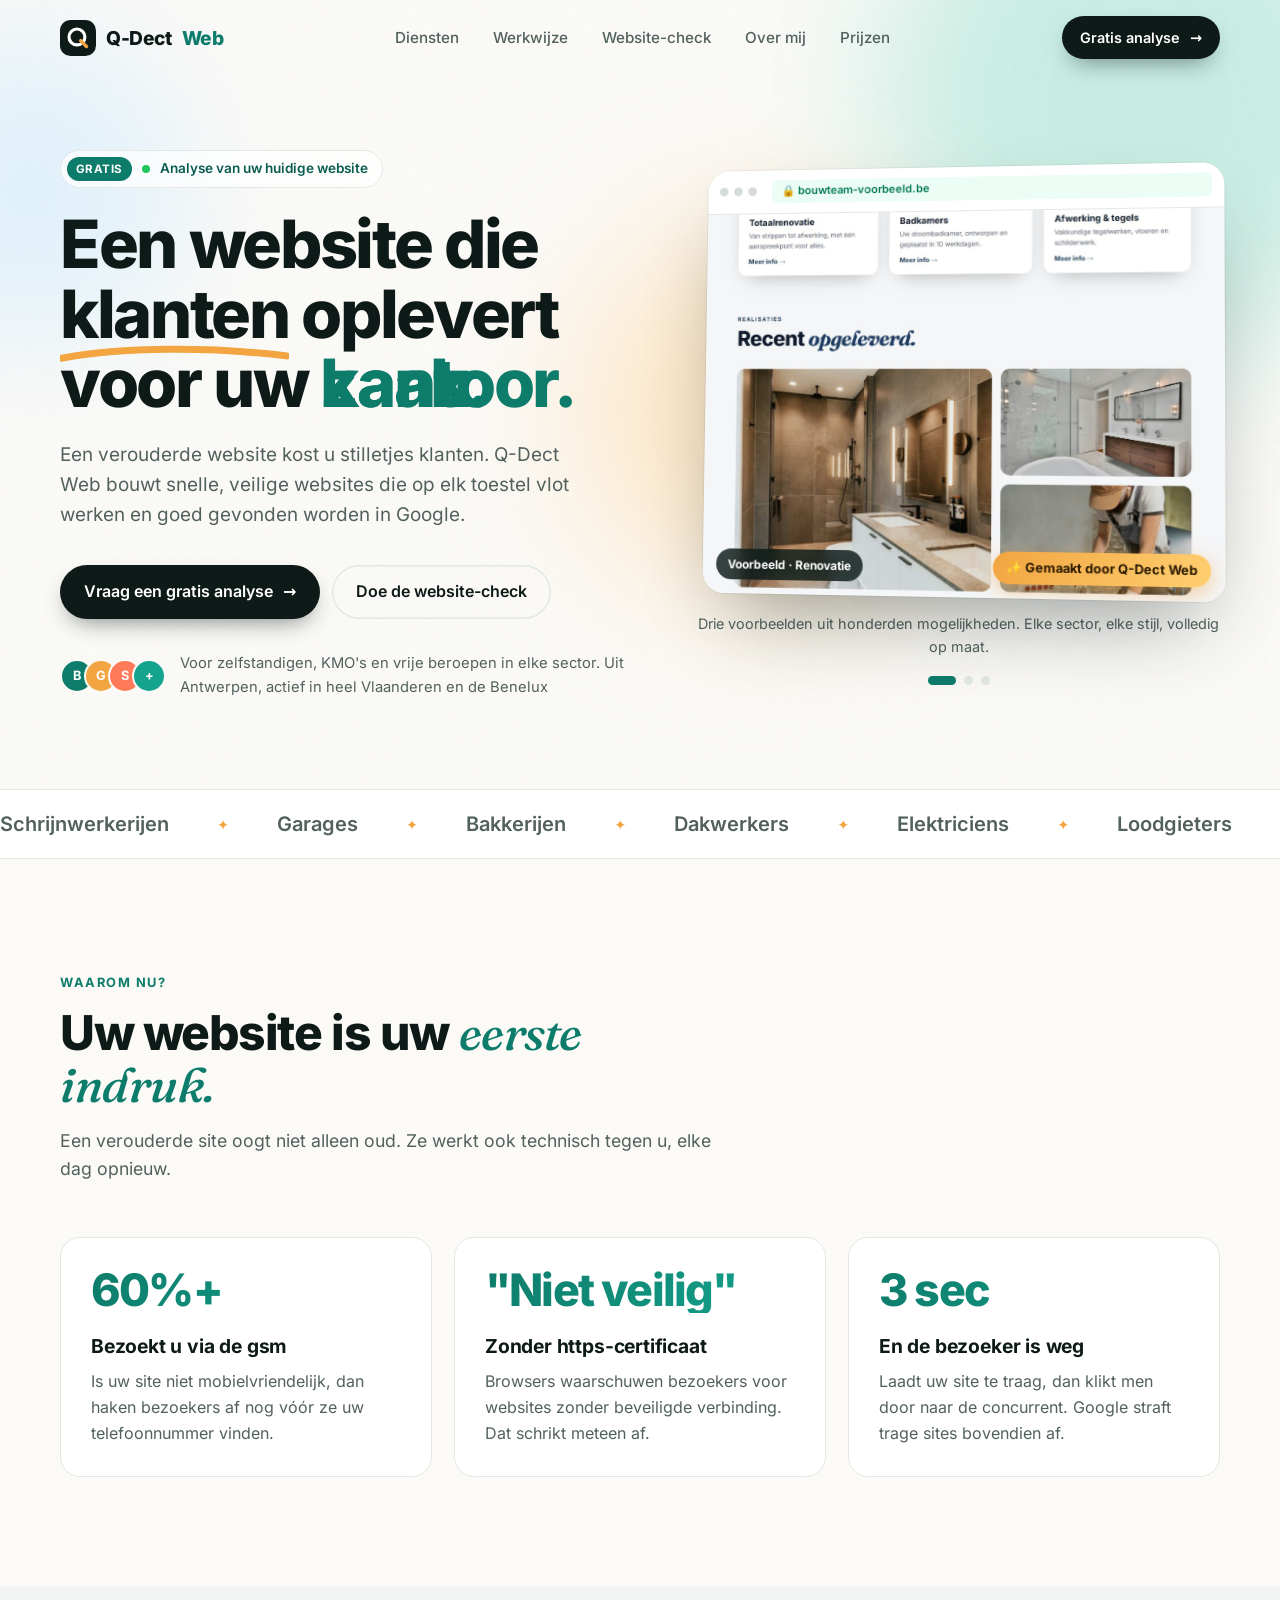
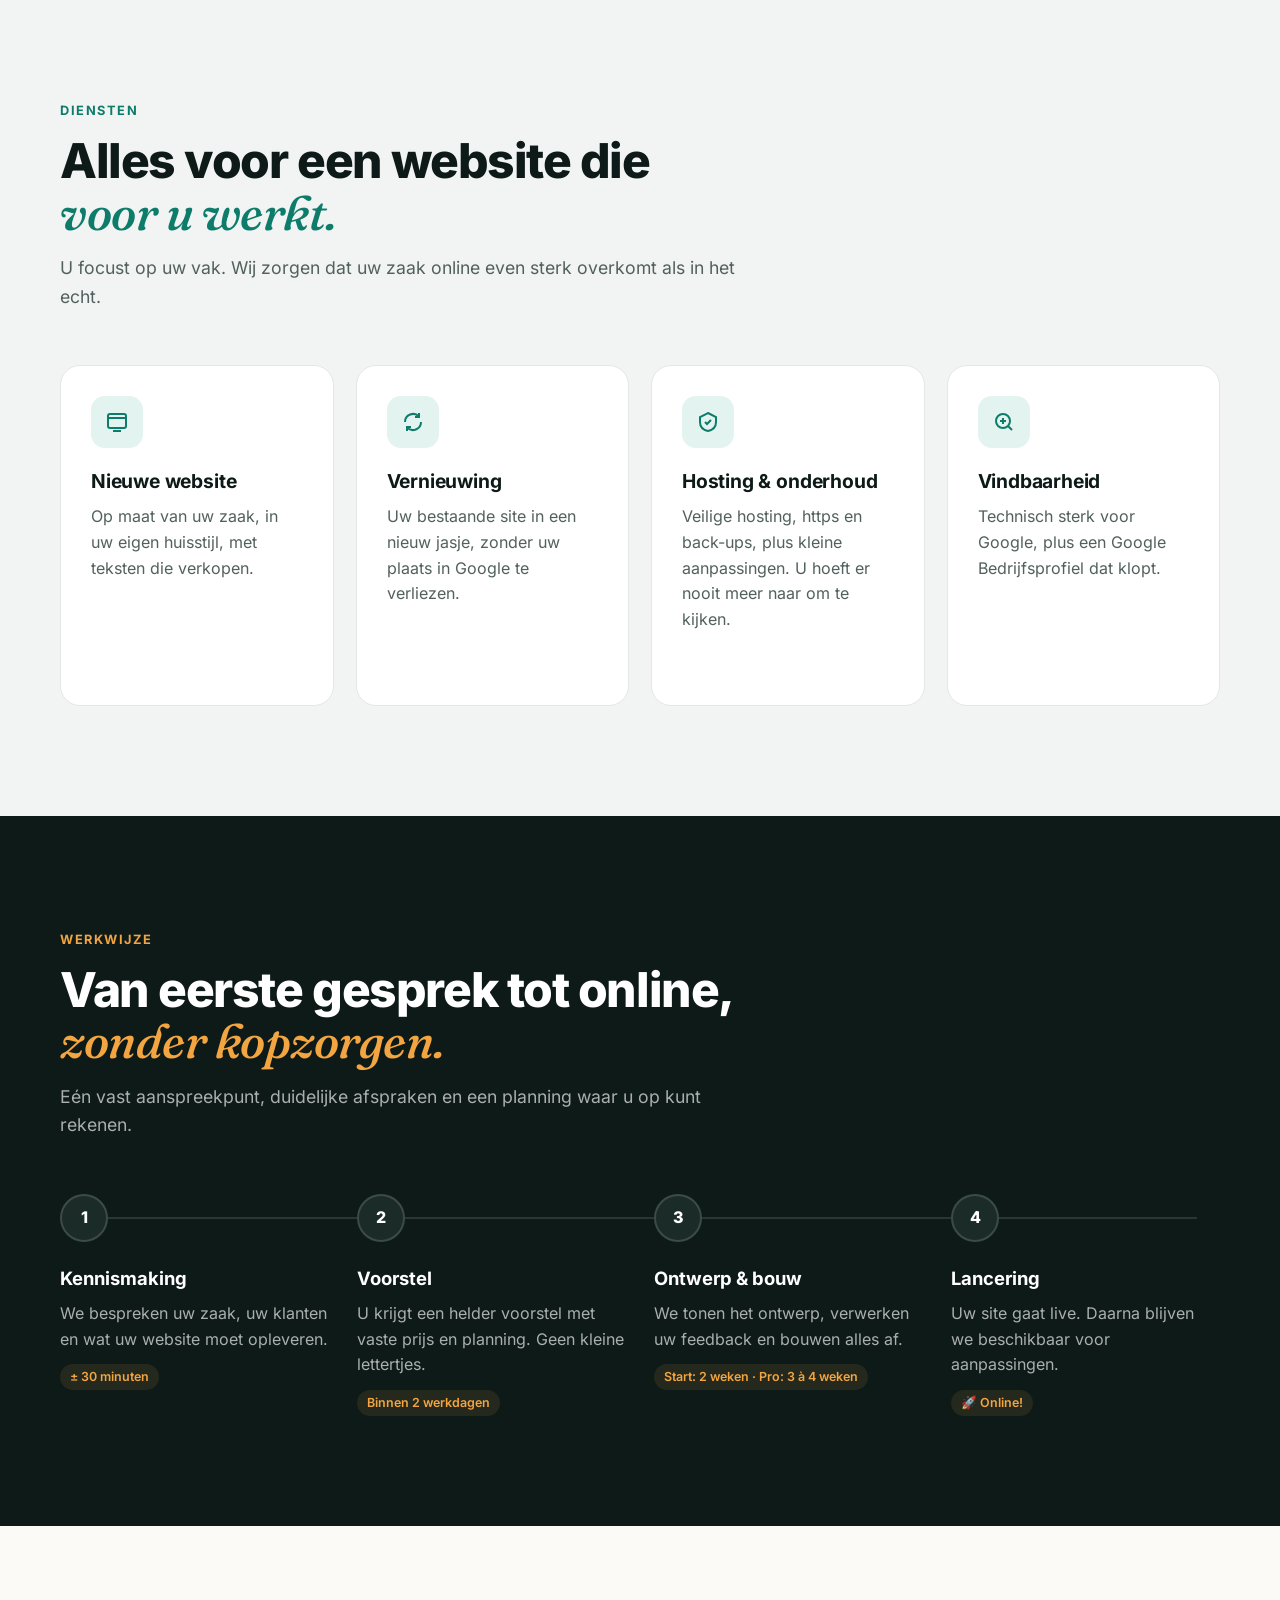
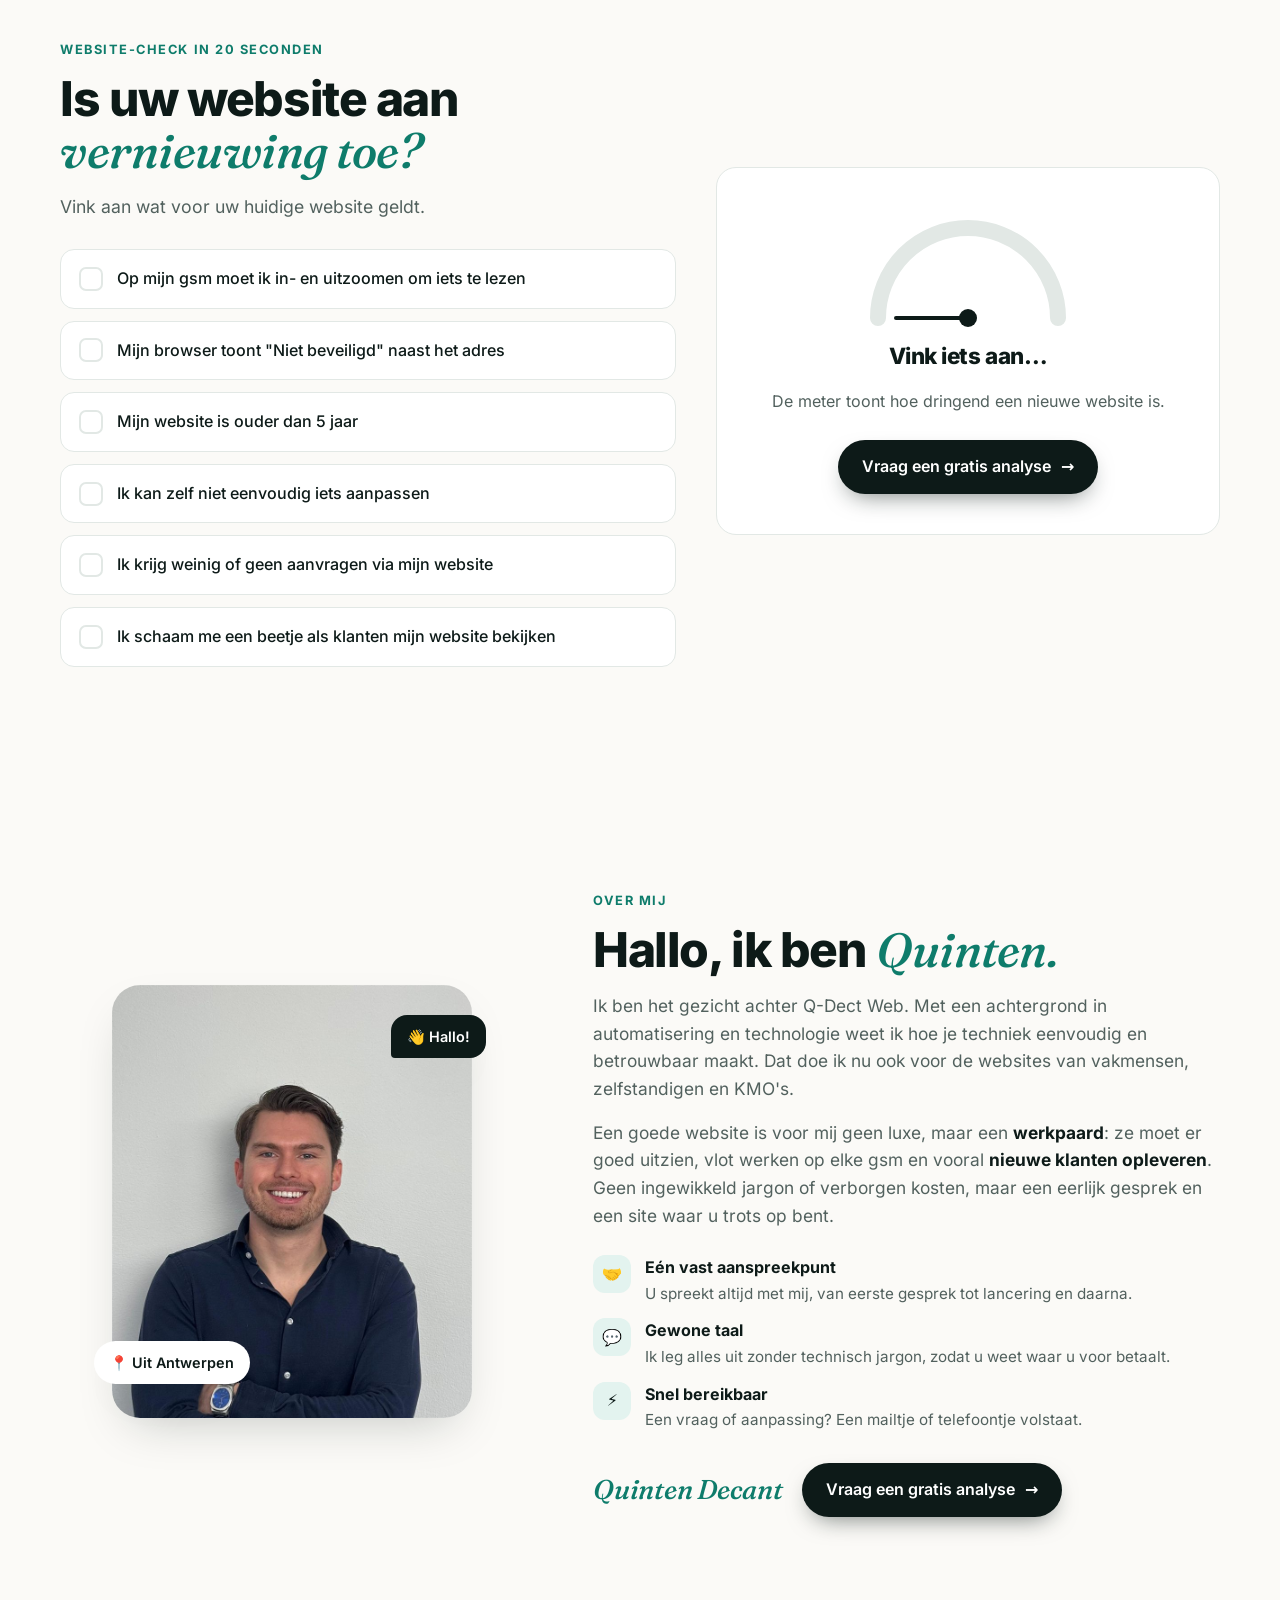
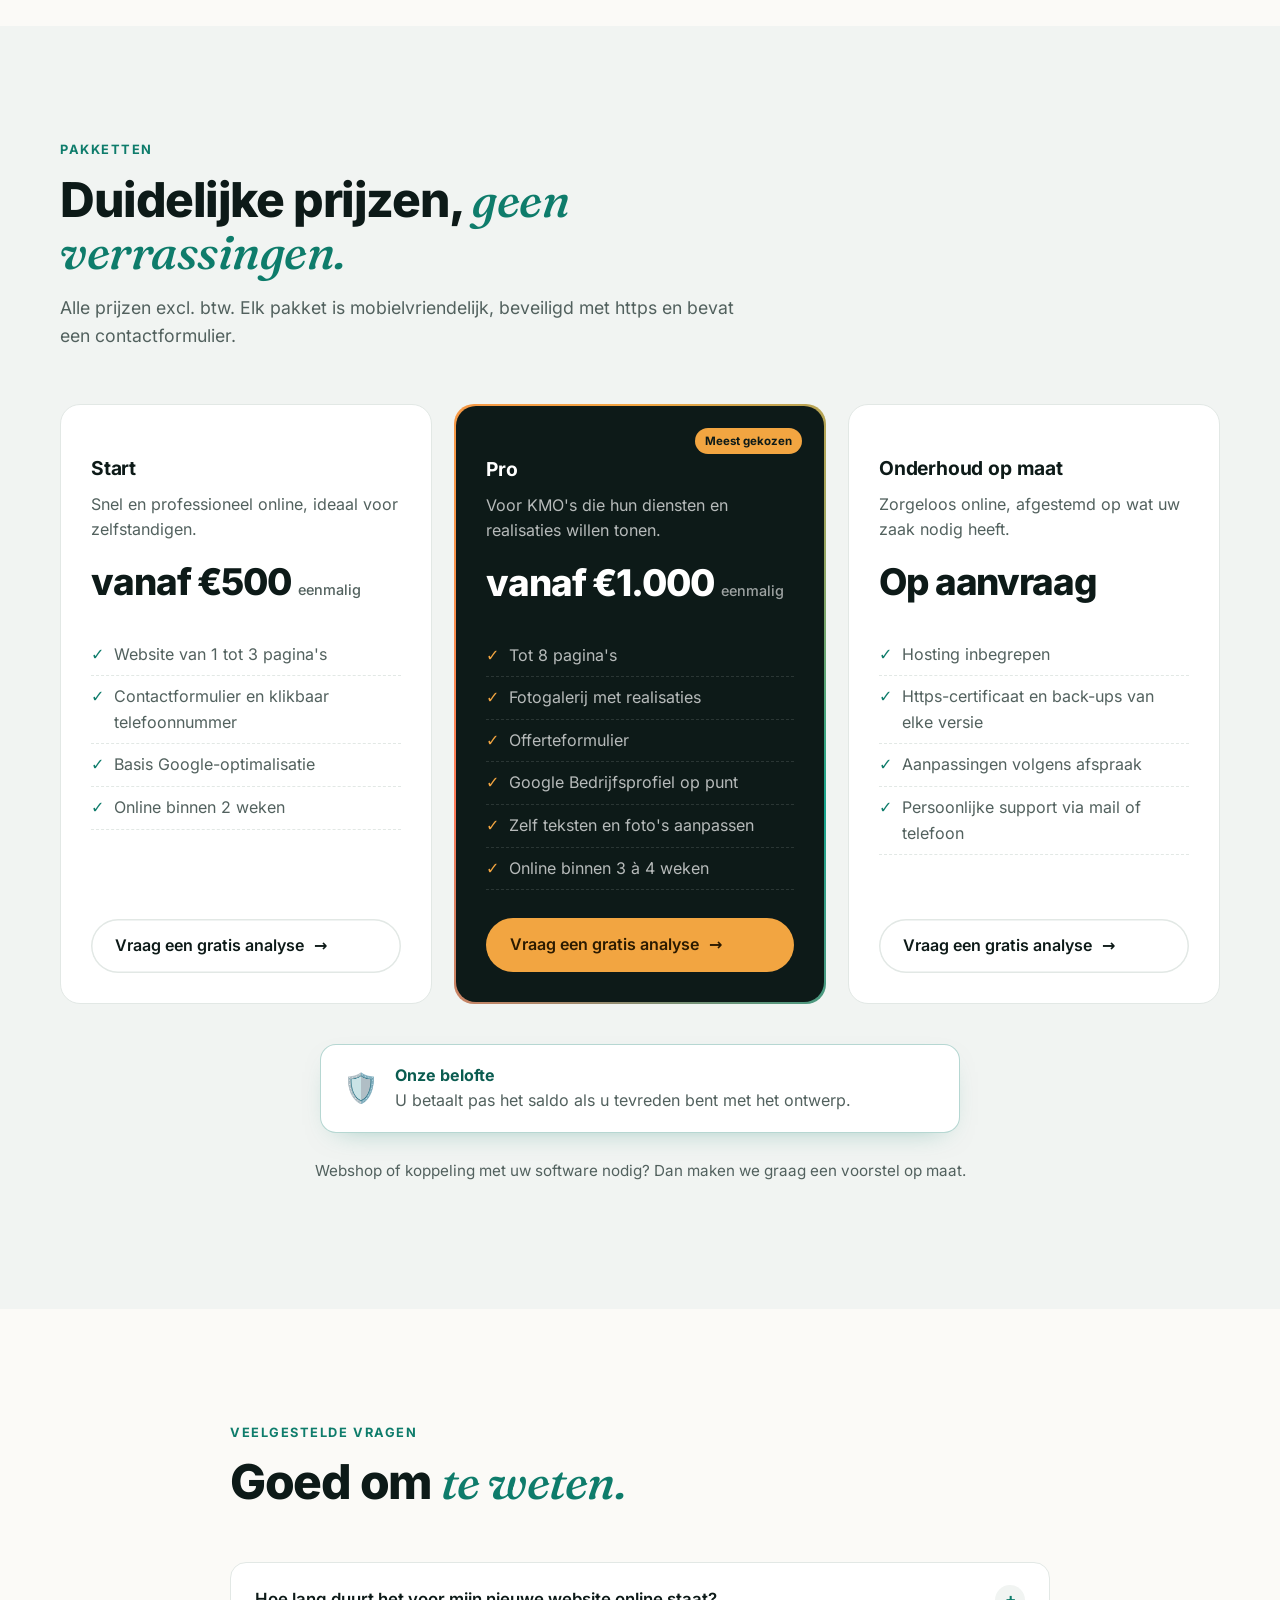
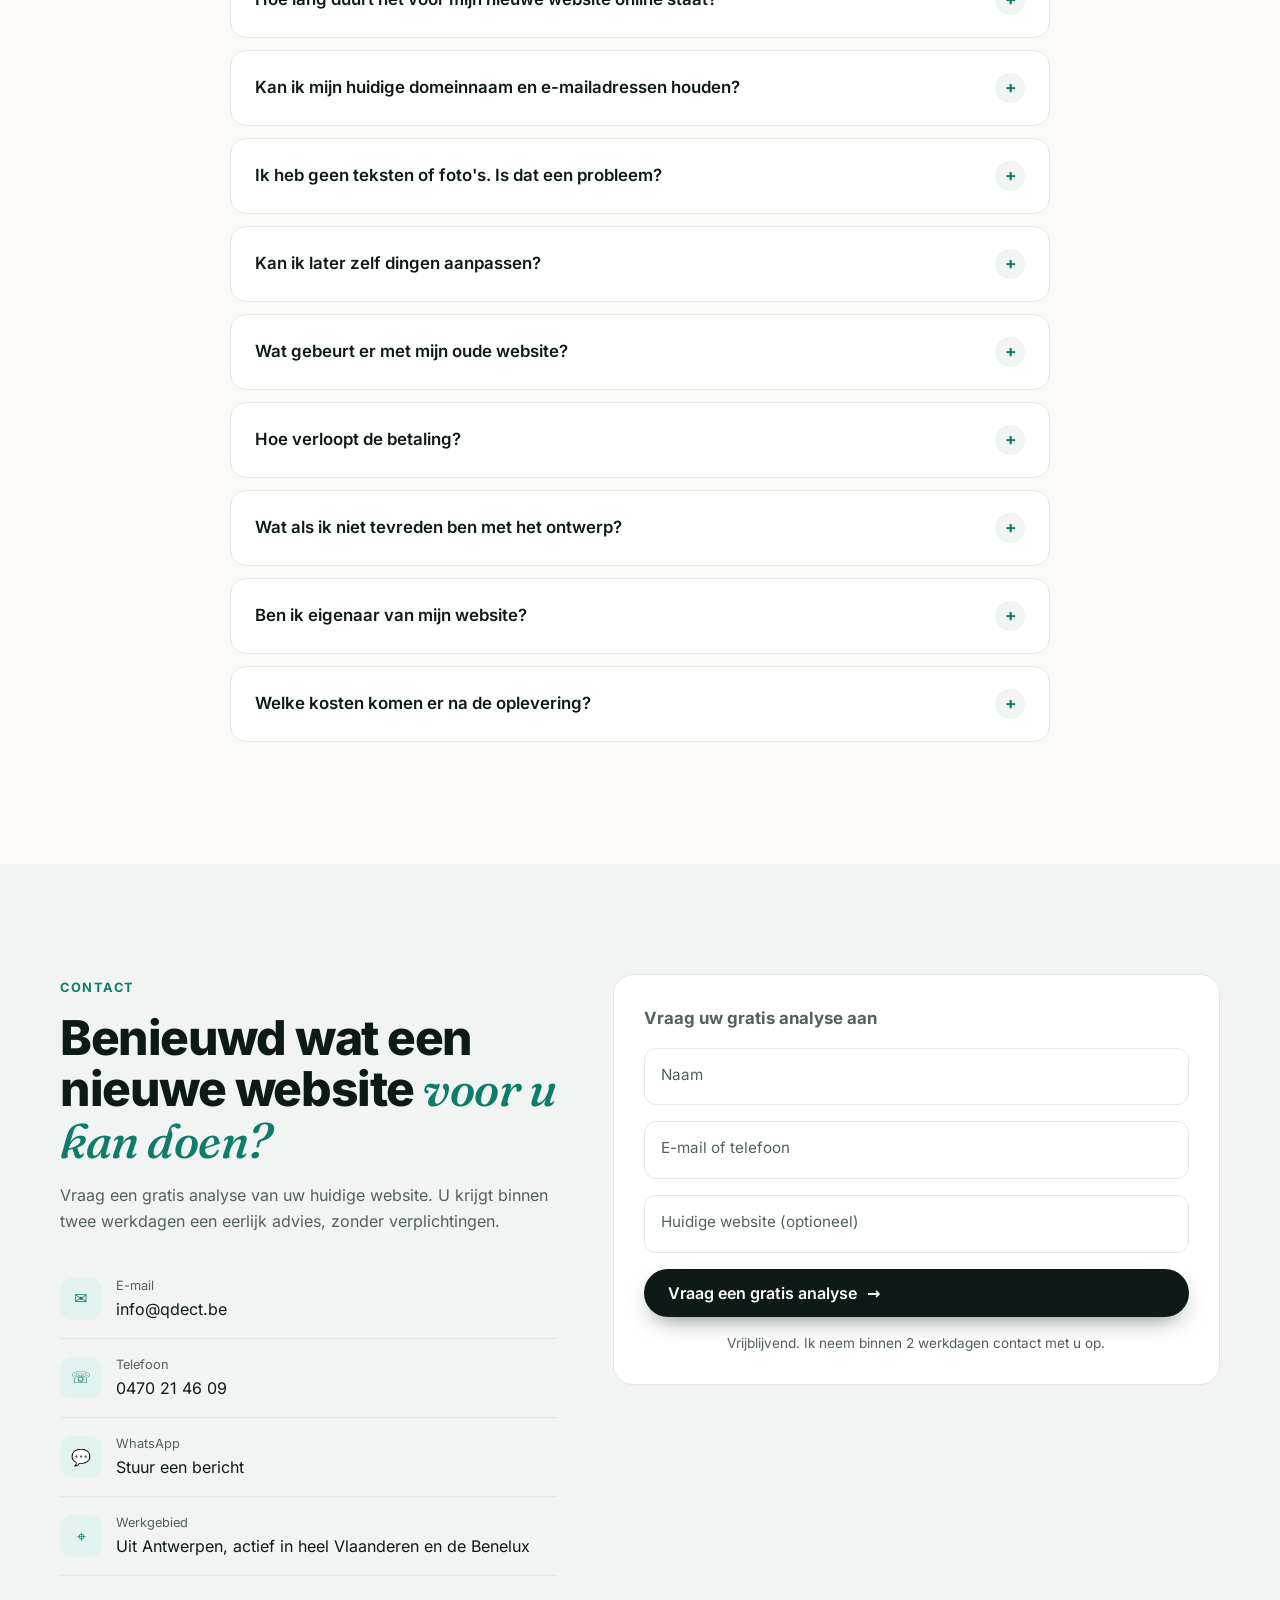
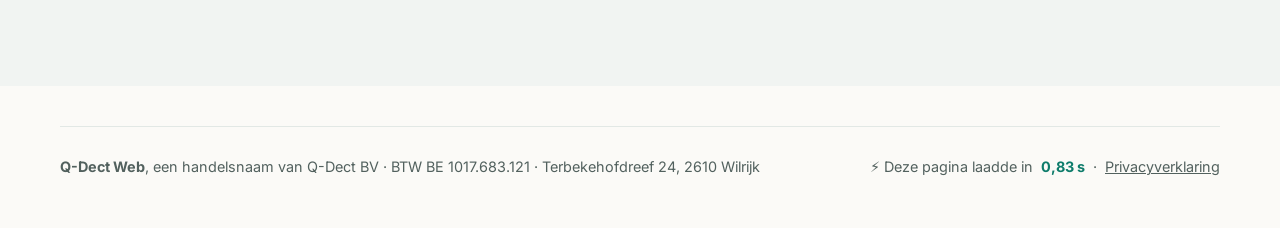
==== index.html @ 17177835 "Contactadres gewijzigd naar info@qdect.be Co-Authored-By: Claude Opus 5.5 <noreply@anthropic.com>" ====
<!doctype html>
<html lang="nl-BE">
<head>
<meta charset="utf-8">
<meta name="viewport" content="width=device-width, initial-scale=1">
<title>Q-Dect Web | Websites die klanten opleveren</title>
<meta name="description" content="Q-Dect Web bouwt snelle, veilige en mobielvriendelijke websites voor vakmensen, zelfstandigen en KMO's. Uit Antwerpen, actief in heel Vlaanderen en de Benelux. Vaste prijs, persoonlijke opvolging.">
<link rel="icon" href="favicon.svg" type="image/svg+xml">
<link rel="canonical" href="https://qdect.be/">
<meta name="theme-color" content="#0d1a18">
<meta property="og:type" content="website">
<meta property="og:locale" content="nl_BE">
<meta property="og:site_name" content="Q-Dect Web">
<meta property="og:title" content="Q-Dect Web | Websites die klanten opleveren">
<meta property="og:description" content="Snelle, veilige en mobielvriendelijke websites voor vakmensen, zelfstandigen en KMO's. Vaste prijs en gratis analyse van uw huidige website.">
<meta property="og:url" content="https://qdect.be/">
<meta property="og:image" content="https://qdect.be/media/og.png">
<meta property="og:image:width" content="1200">
<meta property="og:image:height" content="630">
<meta name="twitter:card" content="summary_large_image">
<link rel="stylesheet" href="fonts/fonts.css">
<style>
  :root {
    --bg: #fbfaf7;
    --bg-soft: #f1f4f2;
    --ink: #0d1a18;
    --ink-soft: #52615e;
    --line: #e2e8e5;
    --brand: #0e7c6b;
    --brand-2: #14a38c;
    --brand-dark: #0a5c50;
    --accent: #f2a541;
    --accent-2: #ff7a59;
    --card: #ffffff;
    --radius: 20px;
    --shadow: 0 20px 50px -20px rgba(13, 26, 24, .25);
    --ease: cubic-bezier(.2, .8, .2, 1);
  }
  * { box-sizing: border-box; }
  html { scroll-behavior: smooth; }
  body { margin: 0; font-family: Inter, system-ui, -apple-system, Segoe UI, Roboto, sans-serif; color: var(--ink); background: var(--bg); line-height: 1.6; overflow-x: hidden; }
  a { color: inherit; }
  .wrap { width: min(1160px, 100% - 32px); margin-inline: auto; }
  .serif { font-family: Fraunces, Georgia, serif; font-style: italic; font-weight: 500; letter-spacing: -.01em; }
  ::selection { background: var(--accent); color: var(--ink); }

  /* Scroll progress */
  .progress { position: fixed; top: 0; left: 0; height: 3px; width: 100%; transform-origin: 0 50%; transform: scaleX(0); background: linear-gradient(90deg, var(--brand), var(--accent)); z-index: 50; }

  /* Header */
  header { position: fixed; inset: 0 0 auto 0; z-index: 40; transition: .35s var(--ease); }
  header.scrolled { background: rgba(251, 250, 247, .82); backdrop-filter: blur(14px) saturate(1.4); box-shadow: 0 1px 0 var(--line); }
  .nav { display: flex; align-items: center; justify-content: space-between; height: 76px; transition: height .35s var(--ease); }
  header.scrolled .nav { height: 62px; }
  .logo { display: flex; align-items: center; gap: 10px; font-weight: 800; font-size: 1.2rem; text-decoration: none; letter-spacing: -.02em; }
  .logo svg { transition: transform .6s var(--ease); }
  .logo:hover svg { transform: rotate(-20deg) scale(1.08); }
  .logo span { color: var(--brand); }
  .nav ul { display: flex; gap: 6px; list-style: none; margin: 0; padding: 0; }
  .nav ul a { position: relative; text-decoration: none; color: var(--ink-soft); font-weight: 500; font-size: .95rem; padding: 8px 14px; border-radius: 999px; transition: .25s; }
  .nav ul a:hover { color: var(--ink); background: rgba(14, 124, 107, .08); }

  .btn { position: relative; display: inline-flex; align-items: center; gap: 10px; padding: 14px 24px; border-radius: 999px; font-weight: 600; text-decoration: none; border: 0; cursor: pointer; font-size: 1rem; font-family: inherit; transition: transform .3s var(--ease), box-shadow .3s var(--ease), background .3s; will-change: transform; isolation: isolate; overflow: hidden; }
  .btn .arrow { display: inline-block; transition: transform .3s var(--ease); }
  .btn:hover .arrow { transform: translateX(4px); }
  .btn-primary { background: var(--ink); color: #fff; box-shadow: 0 10px 25px -10px rgba(13, 26, 24, .6); }
  .btn-primary::before { content: ""; position: absolute; inset: 0; z-index: -1; background: linear-gradient(120deg, var(--brand), var(--brand-2)); transform: translateY(101%); transition: transform .45s var(--ease); }
  .btn-primary:hover::before { transform: translateY(0); }
  .btn-ghost { background: transparent; color: var(--ink); box-shadow: inset 0 0 0 1.5px var(--line); }
  .btn-ghost:hover { box-shadow: inset 0 0 0 1.5px var(--ink); }
  .btn-accent { background: var(--accent); color: #2b1a00; }
  .btn-accent:hover { box-shadow: 0 0 0 6px rgba(242, 165, 65, .25); }
  .nav .btn { padding: 10px 18px; font-size: .9rem; }

  /* Hero */
  .hero { position: relative; padding: 150px 0 90px; overflow: hidden; }
  .blob { position: absolute; border-radius: 50%; filter: blur(70px); opacity: .55; z-index: -1; animation: drift 18s ease-in-out infinite alternate; }
  .blob.b1 { width: 520px; height: 520px; background: #9fe3d4; top: -160px; right: -120px; }
  .blob.b2 { width: 380px; height: 380px; background: #ffd8a1; top: 220px; right: 320px; animation-duration: 22s; }
  .blob.b3 { width: 300px; height: 300px; background: #c9e9ff; top: 40px; left: -120px; animation-duration: 26s; }
  @keyframes drift { to { transform: translate(60px, 40px) scale(1.12); } }
  .grain { position: absolute; inset: 0; z-index: -1; opacity: .35; background-image: url("data:image/svg+xml,%3Csvg xmlns='http://www.w3.org/2000/svg' width='160' height='160'%3E%3Cfilter id='n'%3E%3CfeTurbulence baseFrequency='.9' numOctaves='2'/%3E%3C/filter%3E%3Crect width='100%25' height='100%25' filter='url(%23n)' opacity='.08'/%3E%3C/svg%3E"); }

  .hero-grid { display: grid; grid-template-columns: 1.05fr .95fr; gap: 60px; align-items: center; }
  .pill { display: inline-flex; align-items: center; gap: 10px; font-size: .85rem; font-weight: 600; color: var(--brand-dark); background: rgba(255,255,255,.7); border: 1px solid var(--line); padding: 6px 14px 6px 6px; border-radius: 999px; backdrop-filter: blur(6px); }
  .pill b { background: var(--brand); color: #fff; font-size: .72rem; padding: 3px 9px; border-radius: 999px; letter-spacing: .04em; }
  .pulse { width: 8px; height: 8px; border-radius: 50%; background: #22c55e; box-shadow: 0 0 0 0 rgba(34,197,94,.6); animation: pulse 2s infinite; }
  @keyframes pulse { to { box-shadow: 0 0 0 10px rgba(34,197,94,0); } }
  h1 { font-size: clamp(2.4rem, 5.2vw, 4.2rem); line-height: 1.04; letter-spacing: -.035em; margin: 22px 0 22px; font-weight: 800; }
  .rotator { display: inline-grid; vertical-align: bottom; color: var(--brand); }
  .rotator span { grid-area: 1 / 1; opacity: 0; transform: translateY(40%); transition: opacity .5s var(--ease), transform .5s var(--ease); white-space: nowrap; }
  .rotator span.on { opacity: 1; transform: none; }
  .rotator span.off { opacity: 0; transform: translateY(-40%); }
  .underline { position: relative; white-space: nowrap; }
  .underline svg { position: absolute; left: 0; bottom: -.18em; width: 100%; height: .35em; }
  .underline path { stroke-dasharray: 300; stroke-dashoffset: 300; animation: draw 1.2s .6s var(--ease) forwards; }
  @keyframes draw { to { stroke-dashoffset: 0; } }
  .lead { font-size: 1.18rem; color: var(--ink-soft); max-width: 540px; }
  .hero-cta { display: flex; gap: 12px; flex-wrap: wrap; margin-top: 34px; }
  .trust { display: flex; align-items: center; gap: 14px; margin-top: 34px; color: var(--ink-soft); font-size: .92rem; }
  .avatars { display: flex; }
  .avatars i { width: 34px; height: 34px; border-radius: 50%; border: 2px solid var(--bg); margin-left: -10px; display: grid; place-items: center; font-style: normal; font-weight: 700; font-size: .8rem; color: #fff; }
  .avatars i:first-child { margin-left: 0; }

  /* Before/after slider */
  .chrome { display: flex; align-items: center; gap: 6px; padding: 10px 12px; background: #eef1f0; border-bottom: 1px solid var(--line); font-size: .7rem; color: var(--ink-soft); }
  .chrome i { width: 9px; height: 9px; border-radius: 50%; background: #d4dbd9; }
  .chrome .url { margin-left: 10px; flex: 1; background: #fff; border-radius: 6px; padding: 3px 10px; display: flex; gap: 6px; align-items: center; }
  /* Hero showcase */
  .show { position: relative; aspect-ratio: 4 / 3.3; border-radius: 22px; overflow: hidden; background: #fff; display: flex; flex-direction: column; box-shadow: 0 40px 80px -30px rgba(13,26,24,.45), 0 0 0 1px rgba(13,26,24,.06); transform: perspective(1400px) rotateY(-7deg) rotateX(3deg); transition: transform .8s var(--ease); }
  .show:hover { transform: perspective(1400px) rotateY(0) rotateX(0); }
  .show .chrome { background: #fff; }
  .show .chrome .url { background: #ecfdf5; color: #047857; font-weight: 600; transition: opacity .3s; }
  .screens { position: relative; flex: 1; min-height: 0; overflow: hidden; }
  .screens img { position: absolute; inset: 0; width: 100%; height: 100%; object-fit: cover; object-position: 50% 0%; opacity: 0; transform: scale(1.03); transition: opacity .8s var(--ease), transform .8s var(--ease); }
  .screens img.on { opacity: 1; transform: none; animation: showScroll 9s cubic-bezier(.45,.05,.35,1) forwards; }
  @keyframes showScroll { 0%, 18% { object-position: 50% 0%; } 100% { object-position: 50% 62%; } }
  .show-label { position: absolute; right: 14px; bottom: 14px; z-index: 3; font-size: .8rem; font-weight: 700; padding: 6px 13px; border-radius: 999px; background: linear-gradient(120deg, var(--accent), #ffcf70); color: #2b1a00; box-shadow: 0 6px 20px rgba(242,165,65,.5); }
  .show-tag { position: absolute; left: 14px; bottom: 14px; z-index: 3; font-size: .75rem; font-weight: 700; padding: 6px 12px; border-radius: 999px; background: rgba(13,26,24,.82); color: #fff; backdrop-filter: blur(6px); }
  .show-cap { text-align: center; margin: 16px 0 0; font-size: .9rem; color: var(--ink-soft); }
  .show-dots { display: flex; justify-content: center; gap: 8px; margin-top: 18px; }
  .show-dots button { width: 9px; height: 9px; border-radius: 999px; border: 0; padding: 0; background: var(--line); cursor: pointer; transition: width .4s var(--ease), background .4s; }
  .show-dots button.on { width: 28px; background: var(--brand); }
  @media (max-width: 960px) { .show { transform: none; } }

  @keyframes shine { 0%, 60% { transform: translateX(-100%); } 100% { transform: translateX(100%); } }

  /* Marquee */
  .ticker { border-block: 1px solid var(--line); background: #fff; overflow: hidden; padding: 18px 0; }
  .ticker-track { display: flex; gap: 48px; width: max-content; animation: ticker 40s linear infinite; }
  .ticker:hover .ticker-track { animation-play-state: paused; }
  .ticker span { font-size: 1.25rem; font-weight: 600; color: var(--ink-soft); white-space: nowrap; display: flex; align-items: center; gap: 48px; transition: color .2s; }
  .ticker span:hover { color: var(--brand); }
  .ticker span::after { content: "✦"; color: var(--accent); font-size: .9rem; }
  @keyframes ticker { to { transform: translateX(-50%); } }

  /* Sections */
  section { padding: 110px 0; position: relative; }
  .soft { background: var(--bg-soft); }
  .section-head { max-width: 680px; margin-bottom: 54px; }
  .kicker { display: inline-block; font-size: .8rem; font-weight: 700; letter-spacing: .12em; text-transform: uppercase; color: var(--brand); }
  h2 { font-size: clamp(2rem, 3.8vw, 3rem); letter-spacing: -.03em; line-height: 1.08; margin: 12px 0 16px; font-weight: 800; }
  h2 .serif { color: var(--brand); }
  .section-head p { color: var(--ink-soft); font-size: 1.1rem; margin: 0; }

  /* Reveal */
  .reveal { opacity: 0; transform: translateY(28px); transition: opacity .8s var(--ease), transform .8s var(--ease); transition-delay: var(--d, 0s); }
  .reveal.in { opacity: 1; transform: none; }

  /* Spotlight cards */
  .grid-3 { display: grid; grid-template-columns: repeat(3, 1fr); gap: 22px; }
  .grid-4 { display: grid; grid-template-columns: repeat(4, 1fr); gap: 22px; }
  .card { position: relative; background: var(--card); border: 1px solid var(--line); border-radius: var(--radius); padding: 30px; overflow: hidden; transition: transform .4s var(--ease), box-shadow .4s var(--ease), border-color .4s; transform-style: preserve-3d; }
  .card::before { content: ""; position: absolute; inset: 0; background: radial-gradient(380px circle at var(--mx, 50%) var(--my, 50%), rgba(20, 163, 140, .14), transparent 45%); opacity: 0; transition: opacity .35s; pointer-events: none; }
  .card:hover::before { opacity: 1; }
  .card:hover { box-shadow: var(--shadow); border-color: rgba(14,124,107,.35); }
  .card h3 { margin: 18px 0 8px; font-size: 1.2rem; letter-spacing: -.01em; }
  .card p { margin: 0; color: var(--ink-soft); }

  .stat { font-size: 2.8rem; font-weight: 800; letter-spacing: -.04em; line-height: 1; background: linear-gradient(120deg, var(--brand), var(--brand-2)); -webkit-background-clip: text; background-clip: text; color: transparent; }

  /* Services */
  .svc .icon { width: 52px; height: 52px; border-radius: 14px; background: #e3f3ef; display: grid; place-items: center; color: var(--brand); transition: transform .5s var(--ease), background .4s, color .4s; }
  .svc:hover .icon { transform: rotate(-8deg) scale(1.1); background: var(--brand); color: #fff; }
  .svc .more { display: inline-flex; gap: 6px; margin-top: 18px; font-weight: 600; font-size: .9rem; color: var(--brand); opacity: 0; transform: translateY(8px); transition: .35s var(--ease); }
  .svc:hover .more { opacity: 1; transform: none; }

  /* Dark band with steps */
  .dark { background: var(--ink); color: #fff; overflow: hidden; }
  .dark .section-head p { color: rgba(255,255,255,.65); }
  .dark .kicker { color: var(--accent); }
  .dark h2 .serif { color: var(--accent); }
  .timeline { position: relative; display: grid; grid-template-columns: repeat(4, 1fr); gap: 28px; }
  .timeline::before, .timeline .fill { content: ""; position: absolute; top: 23px; left: 23px; right: 23px; height: 2px; background: rgba(255,255,255,.12); }
  .timeline .fill { background: linear-gradient(90deg, var(--accent), var(--brand-2)); transform-origin: 0 50%; transform: scaleX(var(--p, 0)); transition: transform .2s linear; }
  .step { position: relative; padding-top: 70px; }
  .step .dot { position: absolute; top: 0; left: 0; width: 48px; height: 48px; border-radius: 50%; display: grid; place-items: center; font-weight: 800; background: #1b2b28; border: 2px solid rgba(255,255,255,.15); transition: .5s var(--ease); }
  .step.lit .dot { background: var(--accent); color: var(--ink); border-color: var(--accent); box-shadow: 0 0 0 8px rgba(242,165,65,.15); }
  .step h3 { margin: 0 0 8px; font-size: 1.15rem; }
  .step p { margin: 0; color: rgba(255,255,255,.65); }
  .step .time { display: inline-block; margin-top: 12px; font-size: .78rem; font-weight: 600; color: var(--accent); background: rgba(242,165,65,.1); padding: 3px 10px; border-radius: 999px; }

  /* Quiz */
  .quiz { display: grid; grid-template-columns: 1.1fr .9fr; gap: 40px; align-items: center; }
  .q-list { display: grid; gap: 12px; }
  .q { display: flex; gap: 14px; align-items: center; background: #fff; border: 1.5px solid var(--line); border-radius: 14px; padding: 16px 18px; cursor: pointer; transition: .3s var(--ease); font-weight: 500; }
  .q:hover { border-color: var(--brand); transform: translateX(4px); }
  .q input { display: none; }
  .q .box { flex: none; width: 24px; height: 24px; border-radius: 7px; border: 2px solid var(--line); display: grid; place-items: center; transition: .3s var(--ease); }
  .q .box::after { content: "✓"; color: #fff; font-weight: 800; font-size: .8rem; transform: scale(0); transition: transform .3s var(--ease); }
  .q:has(input:checked) { border-color: var(--brand); background: #f0faf7; }
  .q:has(input:checked) .box { background: var(--brand); border-color: var(--brand); }
  .q:has(input:checked) .box::after { transform: scale(1); }
  .gauge-card { text-align: center; padding: 40px 30px; }
  .gauge { position: relative; width: 220px; height: 120px; margin: 0 auto 10px; }
  .gauge svg { width: 100%; height: 100%; overflow: visible; }
  .gauge .track { stroke: var(--line); }
  .gauge .val { stroke: url(#gg); stroke-dasharray: 283; stroke-dashoffset: 283; transition: stroke-dashoffset .9s var(--ease); }
  .gauge .needle { transform-origin: 110px 110px; transform: rotate(-90deg); transition: transform .9s var(--ease); }
  .verdict { font-size: 1.4rem; font-weight: 800; letter-spacing: -.02em; margin: 6px 0 6px; min-height: 2em; }
  .verdict-sub { color: var(--ink-soft); margin: 0 0 22px; min-height: 3.2em; }

  /* About */
  .about { display: grid; grid-template-columns: .85fr 1.15fr; gap: 70px; align-items: center; }
  .portrait { position: relative; max-width: 360px; justify-self: center; width: 100%; }
  .portrait img { position: relative; display: block; width: 100%; height: auto; border-radius: 28px; box-shadow: var(--shadow); transition: transform .6s var(--ease); }
  .portrait:hover img { transform: translateY(-6px) rotate(-1deg); }
  .portrait .loc { position: absolute; left: -18px; bottom: 34px; display: flex; align-items: center; gap: 8px; background: #fff; padding: 10px 16px; border-radius: 999px; box-shadow: var(--shadow); font-weight: 600; font-size: .9rem; animation: float 5s ease-in-out infinite; }
  .portrait .wave { position: absolute; right: -14px; top: 30px; background: var(--ink); color: #fff; padding: 10px 16px; border-radius: 16px 16px 16px 4px; box-shadow: var(--shadow); font-weight: 600; font-size: .9rem; animation: float 5s 1.2s ease-in-out infinite; }
  .portrait .wave span { display: inline-block; transform-origin: 70% 70%; animation: wave 2.4s ease-in-out infinite; }
  @keyframes float { 50% { transform: translateY(-8px); } }
  @keyframes wave { 0%, 60%, 100% { transform: rotate(0); } 10%, 30% { transform: rotate(16deg); } 20%, 40% { transform: rotate(-8deg); } }
  .about p { color: var(--ink-soft); font-size: 1.08rem; margin: 0 0 16px; }
  .about p strong { color: var(--ink); }
  .about-points { list-style: none; padding: 0; margin: 26px 0 30px; display: grid; gap: 12px; }
  .about-points li { display: flex; gap: 14px; align-items: flex-start; }
  .about-points i { flex: none; width: 38px; height: 38px; border-radius: 12px; background: #e3f3ef; display: grid; place-items: center; font-style: normal; }
  .about-points b { display: block; }
  .about-points span { color: var(--ink-soft); font-size: .95rem; }
  .sign { display: flex; align-items: center; gap: 20px; flex-wrap: wrap; }
  .sign .serif { font-size: 1.7rem; color: var(--brand); }

  /* Pricing */
  .price { display: flex; flex-direction: column; }
  .price .amount { font-size: 2.3rem; font-weight: 800; margin: 10px 0 2px; letter-spacing: -.03em; }
  .price .amount small { font-size: .9rem; font-weight: 500; color: var(--ink-soft); letter-spacing: 0; }
  .price ul { list-style: none; padding: 0; margin: 20px 0 28px; flex: 1; }
  .price li { padding: 8px 0; color: var(--ink-soft); border-bottom: 1px dashed var(--line); display: flex; gap: 10px; }
  .price li::before { content: "✓"; color: var(--brand); font-weight: 800; }
  .featured { border: 0; background: var(--ink); color: #fff; transform: translateY(-14px); }
  .featured::after { content: ""; position: absolute; inset: -2px; z-index: -1; border-radius: inherit; background: conic-gradient(from var(--a, 0deg), var(--accent), var(--brand-2), var(--accent-2), var(--accent)); animation: spin 6s linear infinite; }
  .featured-wrap { position: relative; border-radius: var(--radius); padding: 2px; background: conic-gradient(from var(--a, 0deg), var(--accent), var(--brand-2), var(--accent-2), var(--accent)); animation: spin 6s linear infinite; transform: translateY(-14px); }
  .featured-wrap .card { height: 100%; background: var(--ink); color: #fff; border: 0; }
  .featured-wrap .card p, .featured-wrap li { color: rgba(255,255,255,.7); }
  .featured-wrap li { border-color: rgba(255,255,255,.12); }
  .featured-wrap li::before { color: var(--accent); }
  .featured-wrap .badge { position: absolute; top: 22px; right: 22px; background: var(--accent); color: var(--ink); font-size: .72rem; font-weight: 700; padding: 4px 10px; border-radius: 999px; }
  @property --a { syntax: "<angle>"; inherits: false; initial-value: 0deg; }
  @keyframes spin { to { --a: 360deg; } }
  .promise { display: flex; align-items: center; gap: 16px; max-width: 640px; margin: 40px auto 0; padding: 18px 22px; border-radius: 16px; background: #fff; border: 1.5px solid rgba(14,124,107,.3); box-shadow: 0 10px 30px -18px rgba(14,124,107,.5); }
  .promise-ico { font-size: 1.8rem; }
  .promise b { display: block; color: var(--brand-dark); }
  .promise span { color: var(--ink-soft); }
  .mobile-bar { display: none; }
  @media (max-width: 620px) {
    .mobile-bar { display: flex; position: fixed; left: 12px; right: 12px; bottom: 12px; z-index: 45; gap: 10px; }
    .mobile-bar a { flex: 1; display: flex; justify-content: center; align-items: center; gap: 8px; padding: 14px; border-radius: 999px; font-weight: 700; text-decoration: none; box-shadow: 0 10px 30px -10px rgba(0,0,0,.4); }
    .mobile-bar .call { background: var(--ink); color: #fff; }
    .mobile-bar .wa { background: #25d366; color: #05361b; }
    footer { padding-bottom: 96px; }
    .toast { bottom: 90px; }
  }
  .note { margin-top: 26px; color: var(--ink-soft); font-size: .95rem; text-align: center; }

  /* FAQ */
  .faq { max-width: 820px; }
  details { background: #fff; border: 1px solid var(--line); border-radius: 16px; margin-bottom: 12px; transition: border-color .3s, box-shadow .3s; }
  details:hover { border-color: rgba(14,124,107,.35); }
  details[open] { box-shadow: var(--shadow); border-color: transparent; }
  summary { cursor: pointer; font-weight: 600; list-style: none; display: flex; justify-content: space-between; align-items: center; gap: 16px; padding: 22px 24px; font-size: 1.05rem; }
  summary::-webkit-details-marker { display: none; }
  summary .plus { flex: none; width: 30px; height: 30px; border-radius: 50%; background: var(--bg-soft); display: grid; place-items: center; transition: transform .4s var(--ease), background .3s; font-weight: 700; color: var(--brand); }
  details[open] .plus { transform: rotate(45deg); background: var(--brand); color: #fff; }
  details p { color: var(--ink-soft); margin: 0; padding: 0 24px 22px; }

  /* Contact */
  .contact-grid { display: grid; grid-template-columns: .9fr 1.1fr; gap: 56px; align-items: start; }
  .contact-info p { margin: 6px 0; }
  .contact-line { display: flex; align-items: center; gap: 14px; padding: 16px 0; border-bottom: 1px solid var(--line); text-decoration: none; transition: .3s var(--ease); }
  .contact-line:hover { padding-left: 8px; color: var(--brand); }
  .contact-line .ci { width: 42px; height: 42px; border-radius: 12px; background: #e3f3ef; color: var(--brand); display: grid; place-items: center; }
  .contact-line small { display: block; color: var(--ink-soft); font-size: .8rem; }
  form { display: grid; gap: 16px; }
  .two { display: grid; grid-template-columns: 1fr 1fr; gap: 16px; }
  .field { position: relative; }
  .field input, .field textarea { width: 100%; font: inherit; padding: 22px 16px 8px; border: 1.5px solid var(--line); border-radius: 12px; background: #fff; color: var(--ink); transition: border-color .3s, box-shadow .3s; }
  .field textarea { min-height: 130px; resize: vertical; }
  .field label { position: absolute; left: 17px; top: 15px; color: var(--ink-soft); font-size: .95rem; pointer-events: none; transition: .25s var(--ease); }
  .field input:focus, .field textarea:focus { outline: none; border-color: var(--brand); box-shadow: 0 0 0 4px rgba(14,124,107,.12); }
  .field input:focus + label, .field input:not(:placeholder-shown) + label,
  .field textarea:focus + label, .field textarea:not(:placeholder-shown) + label { top: 6px; font-size: .72rem; font-weight: 600; color: var(--brand); }
  .chips { display: flex; flex-wrap: wrap; gap: 8px; }
  .chips label { cursor: pointer; }
  .chips input { display: none; }
  .chips span { display: inline-block; padding: 8px 14px; border-radius: 999px; border: 1.5px solid var(--line); font-size: .88rem; font-weight: 500; transition: .25s var(--ease); background: #fff; }
  .chips span:hover { border-color: var(--brand); }
  .chips input:checked + span { background: var(--ink); color: #fff; border-color: var(--ink); }
  .form-title { font-weight: 700; font-size: 1.05rem; margin: 4px 0 2px; }
  .form-note { margin: -4px 0 0; font-size: .85rem; color: var(--ink-soft); text-align: center; }


  footer { padding: 40px 0 50px; color: var(--ink-soft); font-size: .9rem; }
  .foot { display: flex; justify-content: space-between; gap: 16px; flex-wrap: wrap; border-top: 1px solid var(--line); padding-top: 28px; }
  .speed { display: inline-flex; align-items: center; gap: 8px; }
  .speed b { color: var(--brand); }

  /* Toast */
  .toast { position: fixed; left: 50%; bottom: 24px; transform: translate(-50%, 140%); background: var(--ink); color: #fff; padding: 14px 20px; border-radius: 14px; box-shadow: var(--shadow); z-index: 60; transition: transform .5s var(--ease); font-size: .95rem; max-width: calc(100% - 32px); }
  .toast { opacity: 0; visibility: hidden; }
  .toast.show { transform: translate(-50%, 0); opacity: 1; visibility: visible; }

  @media (max-width: 960px) {
    .hero-grid, .contact-grid, .quiz, .about { grid-template-columns: 1fr; }
    .about { gap: 50px; }
    .portrait { max-width: 360px; }
    .hero { padding-top: 120px; }
    .grid-3, .grid-4 { grid-template-columns: 1fr 1fr; }
    .timeline { grid-template-columns: 1fr 1fr; row-gap: 40px; }
    .timeline::before, .timeline .fill { display: none; }
    .nav ul { display: none; }
    .featured-wrap { transform: none; }
  }
  @media (max-width: 620px) {
    .grid-3, .grid-4, .two, .timeline { grid-template-columns: 1fr; }
    section { padding: 76px 0; }
  }
  @media (prefers-reduced-motion: reduce) {
    *, *::before, *::after { animation: none !important; transition: none !important; }
    .reveal { opacity: 1; transform: none; }
  }
</style>
</head>
<body>
<div class="progress" id="progress"></div>

<header id="top">
  <div class="wrap nav">
    <a href="#" class="logo" aria-label="Q-Dect Web, naar boven">
      <svg width="36" height="36" viewBox="0 0 34 34" aria-hidden="true"><rect width="34" height="34" rx="10" fill="#0d1a18"/><circle cx="16" cy="16" r="7.5" fill="none" stroke="#fff" stroke-width="3"/><path d="M19.5 19.5 L25 25" stroke="#f2a541" stroke-width="3.2" stroke-linecap="round"/></svg>
      Q-Dect <span>Web</span>
    </a>
    <ul>
      <li><a href="#diensten">Diensten</a></li>
      <li><a href="#werkwijze">Werkwijze</a></li>
      <li><a href="#check">Website-check</a></li>
      <li><a href="#over">Over mij</a></li>
      <li><a href="#prijzen">Prijzen</a></li>
    </ul>
    <a href="#contact" class="btn btn-primary magnetic">Gratis analyse <span class="arrow">→</span></a>
  </div>
</header>

<main>
  <section class="hero" id="home">
    <div class="blob b1"></div><div class="blob b2"></div><div class="blob b3"></div><div class="grain"></div>
    <div class="wrap hero-grid">
      <div>
        <span class="pill reveal"><b>GRATIS</b><span class="pulse"></span> Analyse van uw huidige website</span>
        <h1 class="reveal" style="--d:.08s">Een website die <span class="underline">klanten<svg viewBox="0 0 300 20" preserveAspectRatio="none" aria-hidden="true"><path d="M2 14 C 80 4, 200 4, 298 12" fill="none" stroke="#f2a541" stroke-width="6" stroke-linecap="round"/></svg></span> oplevert voor uw <span class="rotator" aria-live="polite"><span class="on">zaak.</span><span>kantoor.</span><span>praktijk.</span><span>winkel.</span><span>bedrijf.</span></span></h1>
        <p class="lead reveal" style="--d:.16s">Een verouderde website kost u stilletjes klanten. Q-Dect Web bouwt snelle, veilige websites die op elk toestel vlot werken en goed gevonden worden in Google.</p>
        <div class="hero-cta reveal" style="--d:.24s">
          <a href="#contact" class="btn btn-primary magnetic">Vraag een gratis analyse <span class="arrow">→</span></a>
          <a href="#check" class="btn btn-ghost">Doe de website-check</a>
        </div>
        <div class="trust reveal" style="--d:.32s">
          <div class="avatars" aria-hidden="true"><i style="background:#0e7c6b">B</i><i style="background:#f2a541">G</i><i style="background:#ff7a59">S</i><i style="background:#14a38c">+</i></div>
          <span>Voor zelfstandigen, KMO's en vrije beroepen in elke sector. Uit Antwerpen, actief in heel Vlaanderen en de Benelux</span>
        </div>
      </div>

      <div class="reveal" style="--d:.2s">
        <div class="show" id="show">
          <div class="chrome"><i></i><i></i><i></i><div class="url" id="showUrl">🔒 bouwteam-voorbeeld.be</div></div>
          <div class="screens">
            <img class="on" src="media/site-renovatie.jpg" alt="Voorbeeld van een moderne website voor een renovatiebedrijf" width="1280" height="3100">
            <img src="media/site-garage.jpg" alt="Voorbeeld van een moderne website voor een garage" width="1280" height="3100" loading="lazy">
            <img src="media/site-bakkerij.jpg" alt="Voorbeeld van een moderne website voor een bakkerij" width="1280" height="3100" loading="lazy">
          </div>
          <span class="show-tag" id="showTag">Voorbeeld · Renovatie</span>
          <span class="show-label">✨ Gemaakt door Q-Dect Web</span>
        </div>
        <p class="show-cap">Drie voorbeelden uit honderden mogelijkheden. Elke sector, elke stijl, volledig op maat.</p>
        <div class="show-dots" id="showDots"><button class="on" aria-label="Renovatie"></button><button aria-label="Garage"></button><button aria-label="Bakkerij"></button></div>
      </div>
    </div>
  </section>

  <div class="ticker" aria-hidden="true">
    <div class="ticker-track">
      <span>Schrijnwerkerijen</span><span>Garages</span><span>Bakkerijen</span><span>Dakwerkers</span><span>Elektriciens</span><span>Loodgieters</span><span>Boekhouders</span><span>Tuinaanleggers</span><span>Kinesisten</span><span>Restaurants</span><span>Schilders</span><span>Metaalbouw</span>
      <span>Schrijnwerkerijen</span><span>Garages</span><span>Bakkerijen</span><span>Dakwerkers</span><span>Elektriciens</span><span>Loodgieters</span><span>Boekhouders</span><span>Tuinaanleggers</span><span>Kinesisten</span><span>Restaurants</span><span>Schilders</span><span>Metaalbouw</span>
    </div>
  </div>

  <section>
    <div class="wrap">
      <div class="section-head reveal">
        <span class="kicker">Waarom nu?</span>
        <h2>Uw website is uw <span class="serif">eerste indruk.</span></h2>
        <p>Een verouderde site oogt niet alleen oud. Ze werkt ook technisch tegen u, elke dag opnieuw.</p>
      </div>
      <div class="grid-3">
        <div class="card spot tilt reveal"><div class="stat" data-count="60" data-suffix="%+">0%+</div><h3>Bezoekt u via de gsm</h3><p>Is uw site niet mobielvriendelijk, dan haken bezoekers af nog vóór ze uw telefoonnummer vinden.</p></div>
        <div class="card spot tilt reveal" style="--d:.1s"><div class="stat">"Niet veilig"</div><h3>Zonder https-certificaat</h3><p>Browsers waarschuwen bezoekers voor websites zonder beveiligde verbinding. Dat schrikt meteen af.</p></div>
        <div class="card spot tilt reveal" style="--d:.2s"><div class="stat" data-count="3" data-suffix=" sec">0 sec</div><h3>En de bezoeker is weg</h3><p>Laadt uw site te traag, dan klikt men door naar de concurrent. Google straft trage sites bovendien af.</p></div>
      </div>
    </div>
  </section>

  <section id="diensten" class="soft">
    <div class="wrap">
      <div class="section-head reveal">
        <span class="kicker">Diensten</span>
        <h2>Alles voor een website die <span class="serif">voor u werkt.</span></h2>
        <p>U focust op uw vak. Wij zorgen dat uw zaak online even sterk overkomt als in het echt.</p>
      </div>
      <div class="grid-4">
        <div class="card svc spot tilt reveal"><div class="icon"><svg width="24" height="24" viewBox="0 0 24 24" fill="none" stroke="currentColor" stroke-width="2"><rect x="3" y="4" width="18" height="14" rx="2"/><path d="M3 8h18M8 21h8"/></svg></div><h3>Nieuwe website</h3><p>Op maat van uw zaak, in uw eigen huisstijl, met teksten die verkopen.</p><span class="more">Meer weten →</span></div>
        <div class="card svc spot tilt reveal" style="--d:.08s"><div class="icon"><svg width="24" height="24" viewBox="0 0 24 24" fill="none" stroke="currentColor" stroke-width="2"><path d="M4 12a8 8 0 0 1 14-5.3M20 12a8 8 0 0 1-14 5.3"/><path d="M18 3v4h-4M6 21v-4h4"/></svg></div><h3>Vernieuwing</h3><p>Uw bestaande site in een nieuw jasje, zonder uw plaats in Google te verliezen.</p><span class="more">Meer weten →</span></div>
        <div class="card svc spot tilt reveal" style="--d:.16s"><div class="icon"><svg width="24" height="24" viewBox="0 0 24 24" fill="none" stroke="currentColor" stroke-width="2"><path d="M12 3l8 4v5c0 5-3.5 8-8 9-4.5-1-8-4-8-9V7z"/><path d="M9 12l2 2 4-4"/></svg></div><h3>Hosting & onderhoud</h3><p>Veilige hosting, https en back-ups, plus kleine aanpassingen. U hoeft er nooit meer naar om te kijken.</p><span class="more">Meer weten →</span></div>
        <div class="card svc spot tilt reveal" style="--d:.24s"><div class="icon"><svg width="24" height="24" viewBox="0 0 24 24" fill="none" stroke="currentColor" stroke-width="2"><circle cx="11" cy="11" r="7"/><path d="M20 20l-4-4M8 11h6M11 8v6"/></svg></div><h3>Vindbaarheid</h3><p>Technisch sterk voor Google, plus een Google Bedrijfsprofiel dat klopt.</p><span class="more">Meer weten →</span></div>
      </div>
    </div>
  </section>

  <section id="werkwijze" class="dark">
    <div class="wrap">
      <div class="section-head reveal">
        <span class="kicker">Werkwijze</span>
        <h2>Van eerste gesprek tot online, <span class="serif">zonder kopzorgen.</span></h2>
        <p>Eén vast aanspreekpunt, duidelijke afspraken en een planning waar u op kunt rekenen.</p>
      </div>
      <div class="timeline" id="timeline">
        <div class="fill"></div>
        <div class="step"><div class="dot">1</div><h3>Kennismaking</h3><p>We bespreken uw zaak, uw klanten en wat uw website moet opleveren.</p><span class="time">± 30 minuten</span></div>
        <div class="step"><div class="dot">2</div><h3>Voorstel</h3><p>U krijgt een helder voorstel met vaste prijs en planning. Geen kleine lettertjes.</p><span class="time">Binnen 2 werkdagen</span></div>
        <div class="step"><div class="dot">3</div><h3>Ontwerp & bouw</h3><p>We tonen het ontwerp, verwerken uw feedback en bouwen alles af.</p><span class="time">Start: 2 weken · Pro: 3 à 4 weken</span></div>
        <div class="step"><div class="dot">4</div><h3>Lancering</h3><p>Uw site gaat live. Daarna blijven we beschikbaar voor aanpassingen.</p><span class="time">🚀 Online!</span></div>
      </div>
    </div>
  </section>

  <section id="check">
    <div class="wrap quiz">
      <div>
        <div class="section-head reveal" style="margin-bottom:28px">
          <span class="kicker">Website-check in 20 seconden</span>
          <h2>Is uw website aan <span class="serif">vernieuwing toe?</span></h2>
          <p>Vink aan wat voor uw huidige website geldt.</p>
        </div>
        <div class="q-list reveal" id="qlist">
          <label class="q"><input type="checkbox"><span class="box"></span>Op mijn gsm moet ik in- en uitzoomen om iets te lezen</label>
          <label class="q"><input type="checkbox"><span class="box"></span>Mijn browser toont "Niet beveiligd" naast het adres</label>
          <label class="q"><input type="checkbox"><span class="box"></span>Mijn website is ouder dan 5 jaar</label>
          <label class="q"><input type="checkbox"><span class="box"></span>Ik kan zelf niet eenvoudig iets aanpassen</label>
          <label class="q"><input type="checkbox"><span class="box"></span>Ik krijg weinig of geen aanvragen via mijn website</label>
          <label class="q"><input type="checkbox"><span class="box"></span>Ik schaam me een beetje als klanten mijn website bekijken</label>
        </div>
      </div>
      <div class="card gauge-card reveal" style="--d:.15s">
        <div class="gauge" aria-hidden="true">
          <svg viewBox="0 0 220 120">
            <defs><linearGradient id="gg" x1="0" x2="1"><stop offset="0" stop-color="#14a38c"/><stop offset=".6" stop-color="#f2a541"/><stop offset="1" stop-color="#ff5a3c"/></linearGradient></defs>
            <path class="track" d="M20 110 A90 90 0 0 1 200 110" fill="none" stroke-width="16" stroke-linecap="round"/>
            <path class="val" id="gval" d="M20 110 A90 90 0 0 1 200 110" fill="none" stroke-width="16" stroke-linecap="round"/>
            <g class="needle" id="needle"><line x1="110" y1="110" x2="110" y2="38" stroke="#0d1a18" stroke-width="4" stroke-linecap="round"/><circle cx="110" cy="110" r="9" fill="#0d1a18"/></g>
          </svg>
        </div>
        <div class="verdict" id="verdict">Vink iets aan…</div>
        <p class="verdict-sub" id="verdictSub">De meter toont hoe dringend een nieuwe website is.</p>
        <a href="#contact" class="btn btn-primary magnetic">Vraag een gratis analyse <span class="arrow">→</span></a>
      </div>
    </div>
  </section>

  <section id="over">
    <div class="wrap about">
      <div class="portrait reveal">
        <img src="media/quinten.jpg" alt="Quinten Decant, oprichter van Q-Dect Web" loading="lazy" width="800" height="961">
        <div class="wave"><span>👋</span> Hallo!</div>
        <div class="loc">📍 Uit Antwerpen</div>
      </div>
      <div class="reveal" style="--d:.1s">
        <span class="kicker">Over mij</span>
        <h2>Hallo, ik ben <span class="serif">Quinten.</span></h2>
        <p>Ik ben het gezicht achter Q-Dect Web. Met een achtergrond in automatisering en technologie weet ik hoe je techniek eenvoudig en betrouwbaar maakt. Dat doe ik nu ook voor de websites van vakmensen, zelfstandigen en KMO's.</p>
        <p>Een goede website is voor mij geen luxe, maar een <strong>werkpaard</strong>: ze moet er goed uitzien, vlot werken op elke gsm en vooral <strong>nieuwe klanten opleveren</strong>. Geen ingewikkeld jargon of verborgen kosten, maar een eerlijk gesprek en een site waar u trots op bent.</p>
        <ul class="about-points">
          <li><i>🤝</i><div><b>Eén vast aanspreekpunt</b><span>U spreekt altijd met mij, van eerste gesprek tot lancering en daarna.</span></div></li>
          <li><i>💬</i><div><b>Gewone taal</b><span>Ik leg alles uit zonder technisch jargon, zodat u weet waar u voor betaalt.</span></div></li>
          <li><i>⚡</i><div><b>Snel bereikbaar</b><span>Een vraag of aanpassing? Een mailtje of telefoontje volstaat.</span></div></li>
        </ul>
        <div class="sign">
          <span class="serif">Quinten Decant</span>
          <a href="#contact" class="btn btn-primary magnetic">Vraag een gratis analyse <span class="arrow">→</span></a>
        </div>
      </div>
    </div>
  </section>

  <section id="prijzen" class="soft">
    <div class="wrap">
      <div class="section-head reveal">
        <span class="kicker">Pakketten</span>
        <h2>Duidelijke prijzen, <span class="serif">geen verrassingen.</span></h2>
        <p>Alle prijzen excl. btw. Elk pakket is mobielvriendelijk, beveiligd met https en bevat een contactformulier.</p>
      </div>
      <div class="grid-3" style="align-items:stretch">
        <div class="card price spot reveal">
          <h3>Start</h3>
          <p>Snel en professioneel online, ideaal voor zelfstandigen.</p>
          <div class="amount">vanaf €500 <small>eenmalig</small></div>
          <ul><li>Website van 1 tot 3 pagina's</li><li>Contactformulier en klikbaar telefoonnummer</li><li>Basis Google-optimalisatie</li><li>Online binnen 2 weken</li></ul>
          <a href="#contact" class="btn btn-ghost">Vraag een gratis analyse <span class="arrow">→</span></a>
        </div>
        <div class="featured-wrap reveal" style="--d:.1s">
          <div class="card price">
            <span class="badge">Meest gekozen</span>
            <h3>Pro</h3>
            <p>Voor KMO's die hun diensten en realisaties willen tonen.</p>
            <div class="amount">vanaf €1.000 <small style="color:rgba(255,255,255,.6)">eenmalig</small></div>
            <ul><li>Tot 8 pagina's</li><li>Fotogalerij met realisaties</li><li>Offerteformulier</li><li>Google Bedrijfsprofiel op punt</li><li>Zelf teksten en foto's aanpassen</li><li>Online binnen 3 à 4 weken</li></ul>
            <a href="#contact" class="btn btn-accent magnetic">Vraag een gratis analyse <span class="arrow">→</span></a>
          </div>
        </div>
        <div class="card price spot reveal" style="--d:.2s">
          <h3>Onderhoud op maat</h3>
          <p>Zorgeloos online, afgestemd op wat uw zaak nodig heeft.</p>
          <div class="amount">Op aanvraag</div>
          <ul><li>Hosting inbegrepen</li><li>Https-certificaat en back-ups van elke versie</li><li>Aanpassingen volgens afspraak</li><li>Persoonlijke support via mail of telefoon</li></ul>
          <a href="#contact" class="btn btn-ghost">Vraag een gratis analyse <span class="arrow">→</span></a>
        </div>
      </div>
      <div class="promise reveal"><span class="promise-ico">🛡️</span><div><b>Onze belofte</b><span>U betaalt pas het saldo als u tevreden bent met het ontwerp.</span></div></div>
      <p class="note reveal">Webshop of koppeling met uw software nodig? Dan maken we graag een voorstel op maat.</p>
    </div>
  </section>

  <section id="faq">
    <div class="wrap faq">
      <div class="section-head reveal">
        <span class="kicker">Veelgestelde vragen</span>
        <h2>Goed om <span class="serif">te weten.</span></h2>
      </div>
      <div class="reveal">
        <details><summary>Hoe lang duurt het voor mijn nieuwe website online staat? <span class="plus">+</span></summary><p>Een Start-website staat binnen 2 weken online, een Pro-website binnen 3 à 4 weken. Dat hangt ook af van hoe snel we teksten en foto's van u krijgen.</p></details>
        <details><summary>Kan ik mijn huidige domeinnaam en e-mailadressen houden? <span class="plus">+</span></summary><p>Ja. Uw domeinnaam en e-mailadressen blijven gewoon behouden. Wij zorgen dat de overstap zonder onderbreking verloopt.</p></details>
        <details><summary>Ik heb geen teksten of foto's. Is dat een probleem? <span class="plus">+</span></summary><p>Helemaal niet. We helpen u met duidelijke teksten en gebruiken rechtenvrije beelden, of schakelen een fotograaf in.</p></details>
        <details><summary>Kan ik later zelf dingen aanpassen? <span class="plus">+</span></summary><p>Ja, bij het Pro-pakket past u zelf eenvoudig teksten en foto's aan. Liever niet zelf doen? Met het onderhoudspakket regelen wij het.</p></details>
        <details><summary>Wat gebeurt er met mijn oude website? <span class="plus">+</span></summary><p>Die blijft online tot de nieuwe klaar is. Belangrijke pagina's leiden we door, zodat u uw plaats in Google niet verliest.</p></details>
        <details><summary>Hoe verloopt de betaling? <span class="plus">+</span></summary><p>U betaalt een voorschot bij de start van het project. Het saldo betaalt u pas als u tevreden bent met het ontwerp.</p></details>
        <details><summary>Wat als ik niet tevreden ben met het ontwerp? <span class="plus">+</span></summary><p>Dan bespreken we uw feedback en passen we het ontwerp aan. Het saldo betaalt u pas als u tevreden bent.</p></details>
        <details><summary>Ben ik eigenaar van mijn website? <span class="plus">+</span></summary><p>Ja. Na volledige betaling is de website van u, net als uw domeinnaam. Wilt u later overstappen, dan krijgt u alle bestanden mee.</p></details>
        <details><summary>Welke kosten komen er na de oplevering? <span class="plus">+</span></summary><p>De prijs van uw website is eenmalig. Daarna kiest u zelf: met een onderhoudsabonnement regelen wij hosting, beveiliging en aanpassingen, of u beheert het zelf. In het voorstel staat dit altijd duidelijk vermeld.</p></details>
      </div>
    </div>
  </section>

  <section id="contact" class="soft">
    <div class="wrap contact-grid">
      <div class="contact-info reveal">
        <span class="kicker">Contact</span>
        <h2>Benieuwd wat een nieuwe website <span class="serif">voor u kan doen?</span></h2>
        <p style="color:var(--ink-soft);margin:0 0 26px">Vraag een gratis analyse van uw huidige website. U krijgt binnen twee werkdagen een eerlijk advies, zonder verplichtingen.</p>
        <a class="contact-line" href="mailto:info@qdect.be"><span class="ci">✉</span><span><small>E-mail</small>info@qdect.be</span></a>
        <a class="contact-line" href="tel:+32470214609"><span class="ci">☏</span><span><small>Telefoon</small>0470 21 46 09</span></a>
        <a class="contact-line" href="https://wa.me/32470214609" target="_blank" rel="noopener"><span class="ci">💬</span><span><small>WhatsApp</small>Stuur een bericht</span></a>
        <div class="contact-line"><span class="ci">⌖</span><span><small>Werkgebied</small>Uit Antwerpen, actief in heel Vlaanderen en de Benelux</span></div>
      </div>
      <form class="card reveal" style="--d:.1s" id="form" name="contact" method="POST" action="/" data-netlify="true" netlify-honeypot="bot-field">
        <input type="hidden" name="form-name" value="contact">
        <p hidden><label>Niet invullen: <input name="bot-field"></label></p>
        <p class="form-title">Vraag uw gratis analyse aan</p>
        <div class="field"><input id="f1" name="naam" placeholder=" " required autocomplete="name"><label for="f1">Naam</label></div>
        <div class="field"><input id="f3" name="contact" placeholder=" " required autocomplete="email"><label for="f3">E-mail of telefoon</label></div>
        <div class="field"><input id="f5" name="website" placeholder=" "><label for="f5">Huidige website (optioneel)</label></div>
        <button class="btn btn-primary magnetic" type="submit">Vraag een gratis analyse <span class="arrow">→</span></button>
        <p class="form-note">Vrijblijvend. Ik neem binnen 2 werkdagen contact met u op.</p>
      </form>
    </div>
  </section>

</main>

<footer>
  <div class="wrap foot">
    <div><strong>Q-Dect Web</strong>, een handelsnaam van Q-Dect BV · BTW BE 1017.683.121 · Terbekehofdreef 24, 2610 Wilrijk</div>
    <div class="speed" title="Gemeten in uw eigen browser">⚡ Deze pagina laadde in <b id="speed">…</b> · <a href="privacy.html">Privacyverklaring</a></div>
  </div>
</footer>

<div class="mobile-bar"><a class="call" href="tel:+32470214609">📞 Bel mij</a><a class="wa" href="https://wa.me/32470214609" target="_blank" rel="noopener">💬 WhatsApp</a></div>
<div class="toast" id="toast" role="status"></div>

<script>
(() => {
  const reduce = matchMedia('(prefers-reduced-motion: reduce)').matches;

  // Header + progress bar
  const header = document.getElementById('top'), bar = document.getElementById('progress');
  const onScroll = () => {
    const h = document.documentElement;
    header.classList.toggle('scrolled', h.scrollTop > 20);
    bar.style.transform = `scaleX(${h.scrollTop / (h.scrollHeight - h.clientHeight || 1)})`;
    timelineProgress();
  };

  // Reveal on scroll + count-up
  const io = new IntersectionObserver(entries => entries.forEach(e => {
    if (!e.isIntersecting) return;
    e.target.classList.add('in');
    e.target.querySelectorAll('[data-count]').forEach(countUp);
    io.unobserve(e.target);
  }), { threshold: .15 });
  document.querySelectorAll('.reveal').forEach(el => io.observe(el));
  function countUp(el) {
    const end = +el.dataset.count, suf = el.dataset.suffix || '', t0 = performance.now(), dur = 1400;
    const tick = t => { const p = Math.min((t - t0) / dur, 1), v = Math.round(end * (1 - Math.pow(1 - p, 3))); el.textContent = v + suf; if (p < 1) requestAnimationFrame(tick); };
    reduce ? (el.textContent = end + suf) : requestAnimationFrame(tick);
  }

  // Rotating word
  const words = [...document.querySelectorAll('.rotator span')]; let wi = 0;
  if (!reduce) setInterval(() => {
    const cur = words[wi]; cur.classList.remove('on'); cur.classList.add('off');
    setTimeout(() => cur.classList.remove('off'), 500);
    wi = (wi + 1) % words.length; words[wi].classList.add('on');
  }, 2600);

  // Voorbeeldsites
  const shots = [...document.querySelectorAll('#show .screens img')], dots = [...document.querySelectorAll('#showDots button')];
  const urls = ['🔒 bouwteam-voorbeeld.be', '🔒 garage-voorbeeld.be', '🔒 bakkerij-voorbeeld.be'], tags = ['Voorbeeld · Renovatie', 'Voorbeeld · Garage', 'Voorbeeld · Bakkerij'];
  const showUrl = document.getElementById('showUrl'), showTag = document.getElementById('showTag'); let si = 0;
  const showGo = n => {
    si = n;
    shots.forEach((s, i) => { s.classList.toggle('on', i === si); if (i === si) { s.style.animation = 'none'; s.offsetHeight; s.style.animation = ''; } });
    dots.forEach((d, i) => d.classList.toggle('on', i === si));
    showUrl.textContent = urls[si]; showTag.textContent = tags[si];
  };
  let rot = reduce ? null : setInterval(() => showGo((si + 1) % shots.length), 7000);
  dots.forEach((d, i) => d.addEventListener('click', () => { showGo(i); if (rot) { clearInterval(rot); rot = setInterval(() => showGo((si + 1) % shots.length), 7000); } }));

  // Spotlight + tilt on cards
  document.querySelectorAll('.spot').forEach(c => {
    c.addEventListener('pointermove', e => {
      const r = c.getBoundingClientRect(), x = e.clientX - r.left, y = e.clientY - r.top;
      c.style.setProperty('--mx', x + 'px'); c.style.setProperty('--my', y + 'px');
      if (c.classList.contains('tilt') && !reduce) c.style.transform = `perspective(900px) rotateX(${(y / r.height - .5) * -6}deg) rotateY(${(x / r.width - .5) * 6}deg) translateY(-4px)`;
    });
    c.addEventListener('pointerleave', () => { c.style.transform = ''; });
  });

  // Magnetic buttons
  if (!reduce && matchMedia('(pointer: fine)').matches) document.querySelectorAll('.magnetic').forEach(b => {
    b.addEventListener('pointermove', e => { const r = b.getBoundingClientRect(); b.style.transform = `translate(${(e.clientX - r.left - r.width / 2) * .18}px, ${(e.clientY - r.top - r.height / 2) * .3}px)`; });
    b.addEventListener('pointerleave', () => { b.style.transform = ''; });
  });

  // Timeline fill
  const tl = document.getElementById('timeline'), steps = [...tl.querySelectorAll('.step')];
  function timelineProgress() {
    const r = tl.getBoundingClientRect(), vh = innerHeight;
    const p = Math.max(0, Math.min(1, (vh * .75 - r.top) / (r.height + vh * .2)));
    tl.style.setProperty('--p', p);
    steps.forEach((s, i) => s.classList.toggle('lit', p >= i / (steps.length - 1) - .02 && p > 0));
  }

  // Website-check gauge
  const qs = [...document.querySelectorAll('#qlist input')], gval = document.getElementById('gval'), needle = document.getElementById('needle');
  const verdict = document.getElementById('verdict'), sub = document.getElementById('verdictSub');
  const texts = [
    ['Vink iets aan…', 'De meter toont hoe dringend een nieuwe website is.'],
    ['Nog in orde 👍', 'Kleine verbeteringen kunnen al veel verschil maken.'],
    ['Tijd voor een opfrissing', 'Uw website laat klanten liggen. Met een paar ingrepen staat u er weer.'],
    ['Dringend aan vernieuwing toe', 'Uw website kost u waarschijnlijk elke week klanten. Laat ons eens kijken.'],
    ['Code rood 🚨', 'Hoog tijd voor een nieuwe website. Goed nieuws: dat is precies waar we u mee helpen.']
  ];
  const update = () => {
    const n = qs.filter(q => q.checked).length, p = n / qs.length;
    gval.style.strokeDashoffset = 283 * (1 - p);
    needle.style.transform = `rotate(${-90 + 180 * p}deg)`;
    const t = n === 0 ? texts[0] : n <= 1 ? texts[1] : n <= 3 ? texts[2] : n <= 4 ? texts[3] : texts[4];
    verdict.textContent = t[0]; sub.textContent = t[1];
  };
  qs.forEach(q => q.addEventListener('change', update));

  // Form feedback
  const toast = document.getElementById('toast');
  const form = document.getElementById('form');
  const showToast = msg => { toast.textContent = msg; toast.classList.add('show'); setTimeout(() => toast.classList.remove('show'), 5000); };
  form.addEventListener('submit', async e => {
    e.preventDefault();
    const btn = form.querySelector('button[type=submit]'); btn.disabled = true;
    try {
      const res = await fetch('/', { method: 'POST', headers: { 'Content-Type': 'application/x-www-form-urlencoded' }, body: new URLSearchParams(new FormData(form)).toString() });
      if (!res.ok) throw new Error(res.status);
      form.reset();
      showToast('Bedankt! Uw aanvraag is goed ontvangen. U hoort binnen twee werkdagen van ons.');
    } catch {
      showToast('Er ging iets mis bij het versturen. Mail ons gerust op info@qdect.be.');
    } finally { btn.disabled = false; }
  });

  // Real load time
  addEventListener('load', () => {
    const nav = performance.getEntriesByType('navigation')[0];
    const ms = nav ? nav.loadEventStart || nav.domContentLoadedEventEnd : performance.now();
    document.getElementById('speed').textContent = (ms / 1000).toFixed(2).replace('.', ',') + ' s';
  });

  addEventListener('scroll', onScroll, { passive: true }); onScroll();
})();
</script>
</body>
</html>
---- fonts/fonts.css ----
/* latin-ext */
@font-face {
  font-family: 'Fraunces';
  font-style: italic;
  font-weight: 500;
  font-display: swap;
  src: url(fraunces-italic-500-latin-ext.woff2) format('woff2');
  unicode-range: U+0100-02BA, U+02BD-02C5, U+02C7-02CC, U+02CE-02D7, U+02DD-02FF, U+0304, U+0308, U+0329, U+1D00-1DBF, U+1E00-1E9F, U+1EF2-1EFF, U+2020, U+20A0-20AB, U+20AD-20C4, U+2113, U+2C60-2C7F, U+A720-A7FF;
}
/* latin */
@font-face {
  font-family: 'Fraunces';
  font-style: italic;
  font-weight: 500;
  font-display: swap;
  src: url(fraunces-italic-500-latin.woff2) format('woff2');
  unicode-range: U+0000-00FF, U+0131, U+0152-0153, U+02BB-02BC, U+02C6, U+02DA, U+02DC, U+0304, U+0308, U+0329, U+2000-206F, U+20AC, U+2122, U+2191, U+2193, U+2212, U+2215, U+FEFF, U+FFFD;
}
/* latin-ext */
@font-face {
  font-family: 'Fraunces';
  font-style: italic;
  font-weight: 700;
  font-display: swap;
  src: url(fraunces-italic-700-latin-ext.woff2) format('woff2');
  unicode-range: U+0100-02BA, U+02BD-02C5, U+02C7-02CC, U+02CE-02D7, U+02DD-02FF, U+0304, U+0308, U+0329, U+1D00-1DBF, U+1E00-1E9F, U+1EF2-1EFF, U+2020, U+20A0-20AB, U+20AD-20C4, U+2113, U+2C60-2C7F, U+A720-A7FF;
}
/* latin */
@font-face {
  font-family: 'Fraunces';
  font-style: italic;
  font-weight: 700;
  font-display: swap;
  src: url(fraunces-italic-700-latin.woff2) format('woff2');
  unicode-range: U+0000-00FF, U+0131, U+0152-0153, U+02BB-02BC, U+02C6, U+02DA, U+02DC, U+0304, U+0308, U+0329, U+2000-206F, U+20AC, U+2122, U+2191, U+2193, U+2212, U+2215, U+FEFF, U+FFFD;
}
/* latin-ext */
@font-face {
  font-family: 'Inter';
  font-style: normal;
  font-weight: 400;
  font-display: swap;
  src: url(inter-normal-400-latin-ext.woff2) format('woff2');
  unicode-range: U+0100-02BA, U+02BD-02C5, U+02C7-02CC, U+02CE-02D7, U+02DD-02FF, U+0304, U+0308, U+0329, U+1D00-1DBF, U+1E00-1E9F, U+1EF2-1EFF, U+2020, U+20A0-20AB, U+20AD-20C4, U+2113, U+2C60-2C7F, U+A720-A7FF;
}
/* latin */
@font-face {
  font-family: 'Inter';
  font-style: normal;
  font-weight: 400;
  font-display: swap;
  src: url(inter-normal-400-latin.woff2) format('woff2');
  unicode-range: U+0000-00FF, U+0131, U+0152-0153, U+02BB-02BC, U+02C6, U+02DA, U+02DC, U+0304, U+0308, U+0329, U+2000-206F, U+20AC, U+2122, U+2191, U+2193, U+2212, U+2215, U+FEFF, U+FFFD;
}
/* latin-ext */
@font-face {
  font-family: 'Inter';
  font-style: normal;
  font-weight: 500;
  font-display: swap;
  src: url(inter-normal-500-latin-ext.woff2) format('woff2');
  unicode-range: U+0100-02BA, U+02BD-02C5, U+02C7-02CC, U+02CE-02D7, U+02DD-02FF, U+0304, U+0308, U+0329, U+1D00-1DBF, U+1E00-1E9F, U+1EF2-1EFF, U+2020, U+20A0-20AB, U+20AD-20C4, U+2113, U+2C60-2C7F, U+A720-A7FF;
}
/* latin */
@font-face {
  font-family: 'Inter';
  font-style: normal;
  font-weight: 500;
  font-display: swap;
  src: url(inter-normal-500-latin.woff2) format('woff2');
  unicode-range: U+0000-00FF, U+0131, U+0152-0153, U+02BB-02BC, U+02C6, U+02DA, U+02DC, U+0304, U+0308, U+0329, U+2000-206F, U+20AC, U+2122, U+2191, U+2193, U+2212, U+2215, U+FEFF, U+FFFD;
}
/* latin-ext */
@font-face {
  font-family: 'Inter';
  font-style: normal;
  font-weight: 600;
  font-display: swap;
  src: url(inter-normal-600-latin-ext.woff2) format('woff2');
  unicode-range: U+0100-02BA, U+02BD-02C5, U+02C7-02CC, U+02CE-02D7, U+02DD-02FF, U+0304, U+0308, U+0329, U+1D00-1DBF, U+1E00-1E9F, U+1EF2-1EFF, U+2020, U+20A0-20AB, U+20AD-20C4, U+2113, U+2C60-2C7F, U+A720-A7FF;
}
/* latin */
@font-face {
  font-family: 'Inter';
  font-style: normal;
  font-weight: 600;
  font-display: swap;
  src: url(inter-normal-600-latin.woff2) format('woff2');
  unicode-range: U+0000-00FF, U+0131, U+0152-0153, U+02BB-02BC, U+02C6, U+02DA, U+02DC, U+0304, U+0308, U+0329, U+2000-206F, U+20AC, U+2122, U+2191, U+2193, U+2212, U+2215, U+FEFF, U+FFFD;
}
/* latin-ext */
@font-face {
  font-family: 'Inter';
  font-style: normal;
  font-weight: 700;
  font-display: swap;
  src: url(inter-normal-700-latin-ext.woff2) format('woff2');
  unicode-range: U+0100-02BA, U+02BD-02C5, U+02C7-02CC, U+02CE-02D7, U+02DD-02FF, U+0304, U+0308, U+0329, U+1D00-1DBF, U+1E00-1E9F, U+1EF2-1EFF, U+2020, U+20A0-20AB, U+20AD-20C4, U+2113, U+2C60-2C7F, U+A720-A7FF;
}
/* latin */
@font-face {
  font-family: 'Inter';
  font-style: normal;
  font-weight: 700;
  font-display: swap;
  src: url(inter-normal-700-latin.woff2) format('woff2');
  unicode-range: U+0000-00FF, U+0131, U+0152-0153, U+02BB-02BC, U+02C6, U+02DA, U+02DC, U+0304, U+0308, U+0329, U+2000-206F, U+20AC, U+2122, U+2191, U+2193, U+2212, U+2215, U+FEFF, U+FFFD;
}
/* latin-ext */
@font-face {
  font-family: 'Inter';
  font-style: normal;
  font-weight: 800;
  font-display: swap;
  src: url(inter-normal-800-latin-ext.woff2) format('woff2');
  unicode-range: U+0100-02BA, U+02BD-02C5, U+02C7-02CC, U+02CE-02D7, U+02DD-02FF, U+0304, U+0308, U+0329, U+1D00-1DBF, U+1E00-1E9F, U+1EF2-1EFF, U+2020, U+20A0-20AB, U+20AD-20C4, U+2113, U+2C60-2C7F, U+A720-A7FF;
}
/* latin */
@font-face {
  font-family: 'Inter';
  font-style: normal;
  font-weight: 800;
  font-display: swap;
  src: url(inter-normal-800-latin.woff2) format('woff2');
  unicode-range: U+0000-00FF, U+0131, U+0152-0153, U+02BB-02BC, U+02C6, U+02DA, U+02DC, U+0304, U+0308, U+0329, U+2000-206F, U+20AC, U+2122, U+2191, U+2193, U+2212, U+2215, U+FEFF, U+FFFD;
}
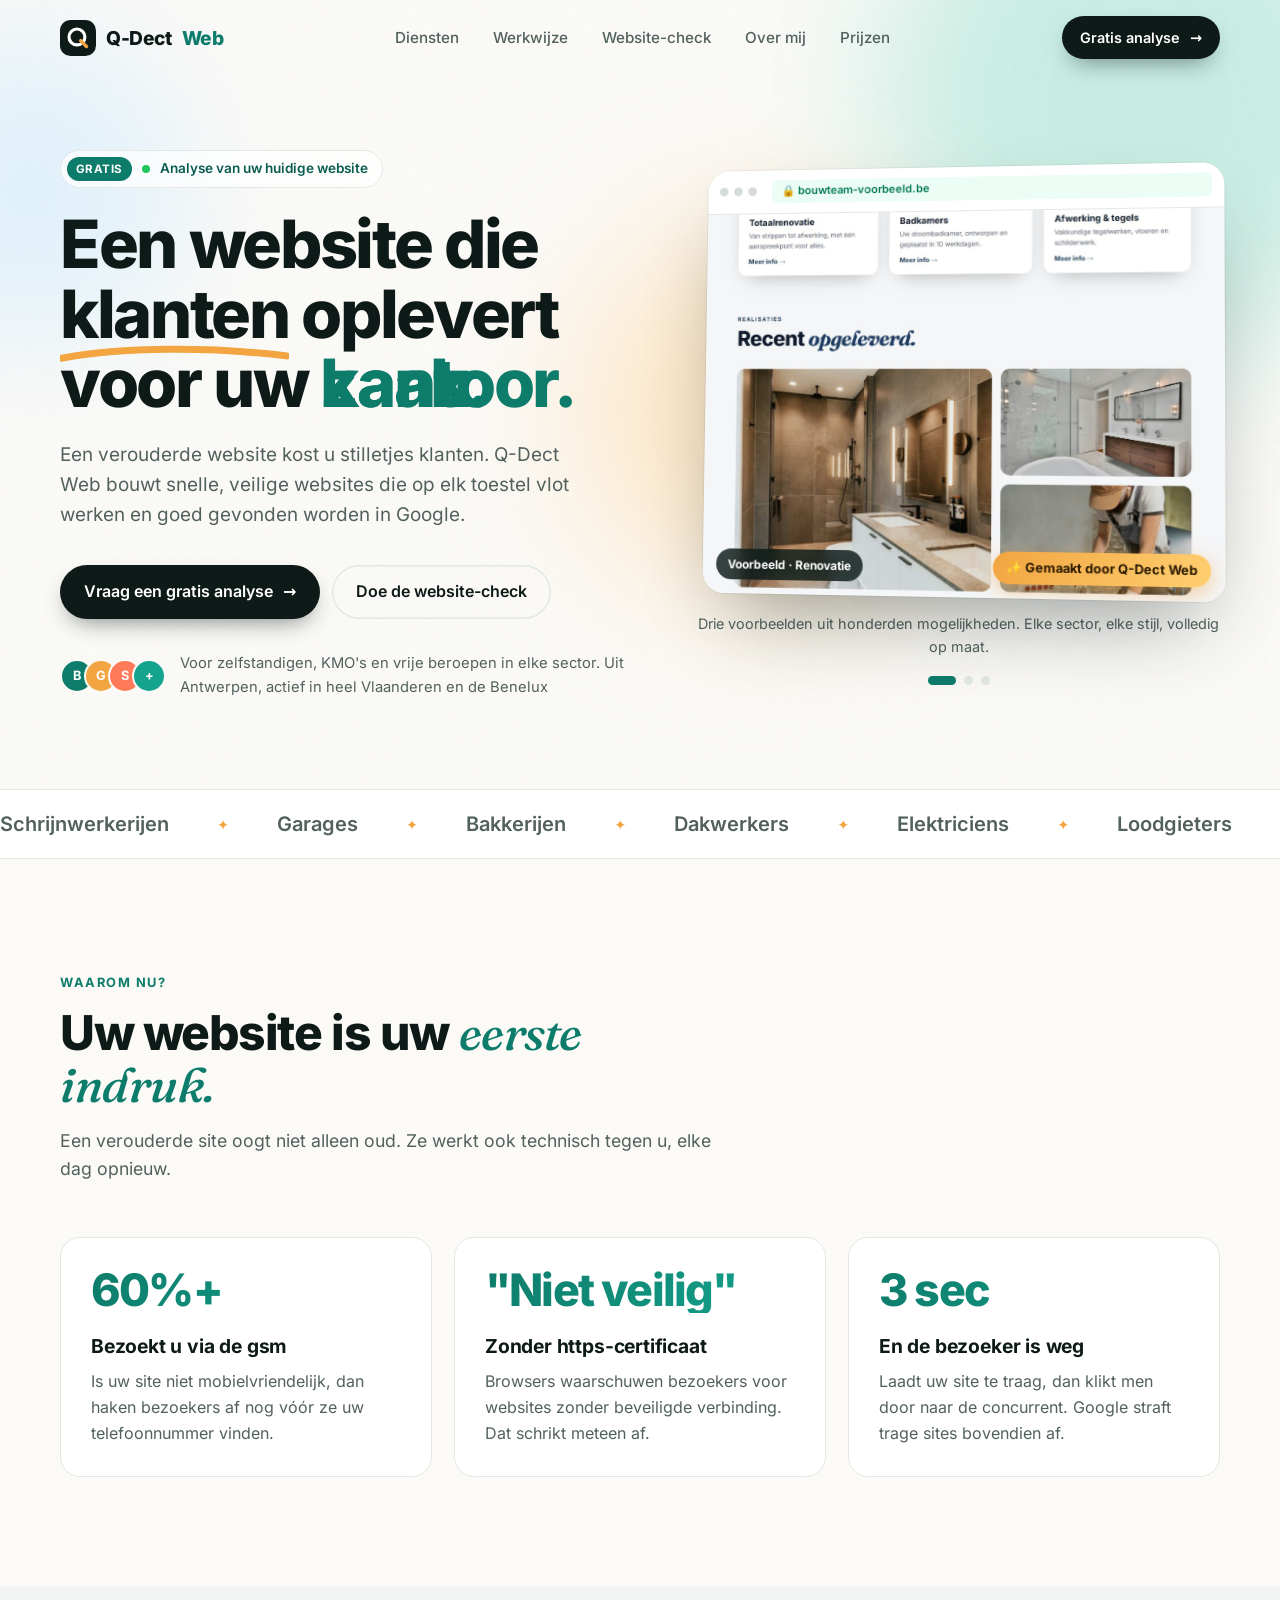
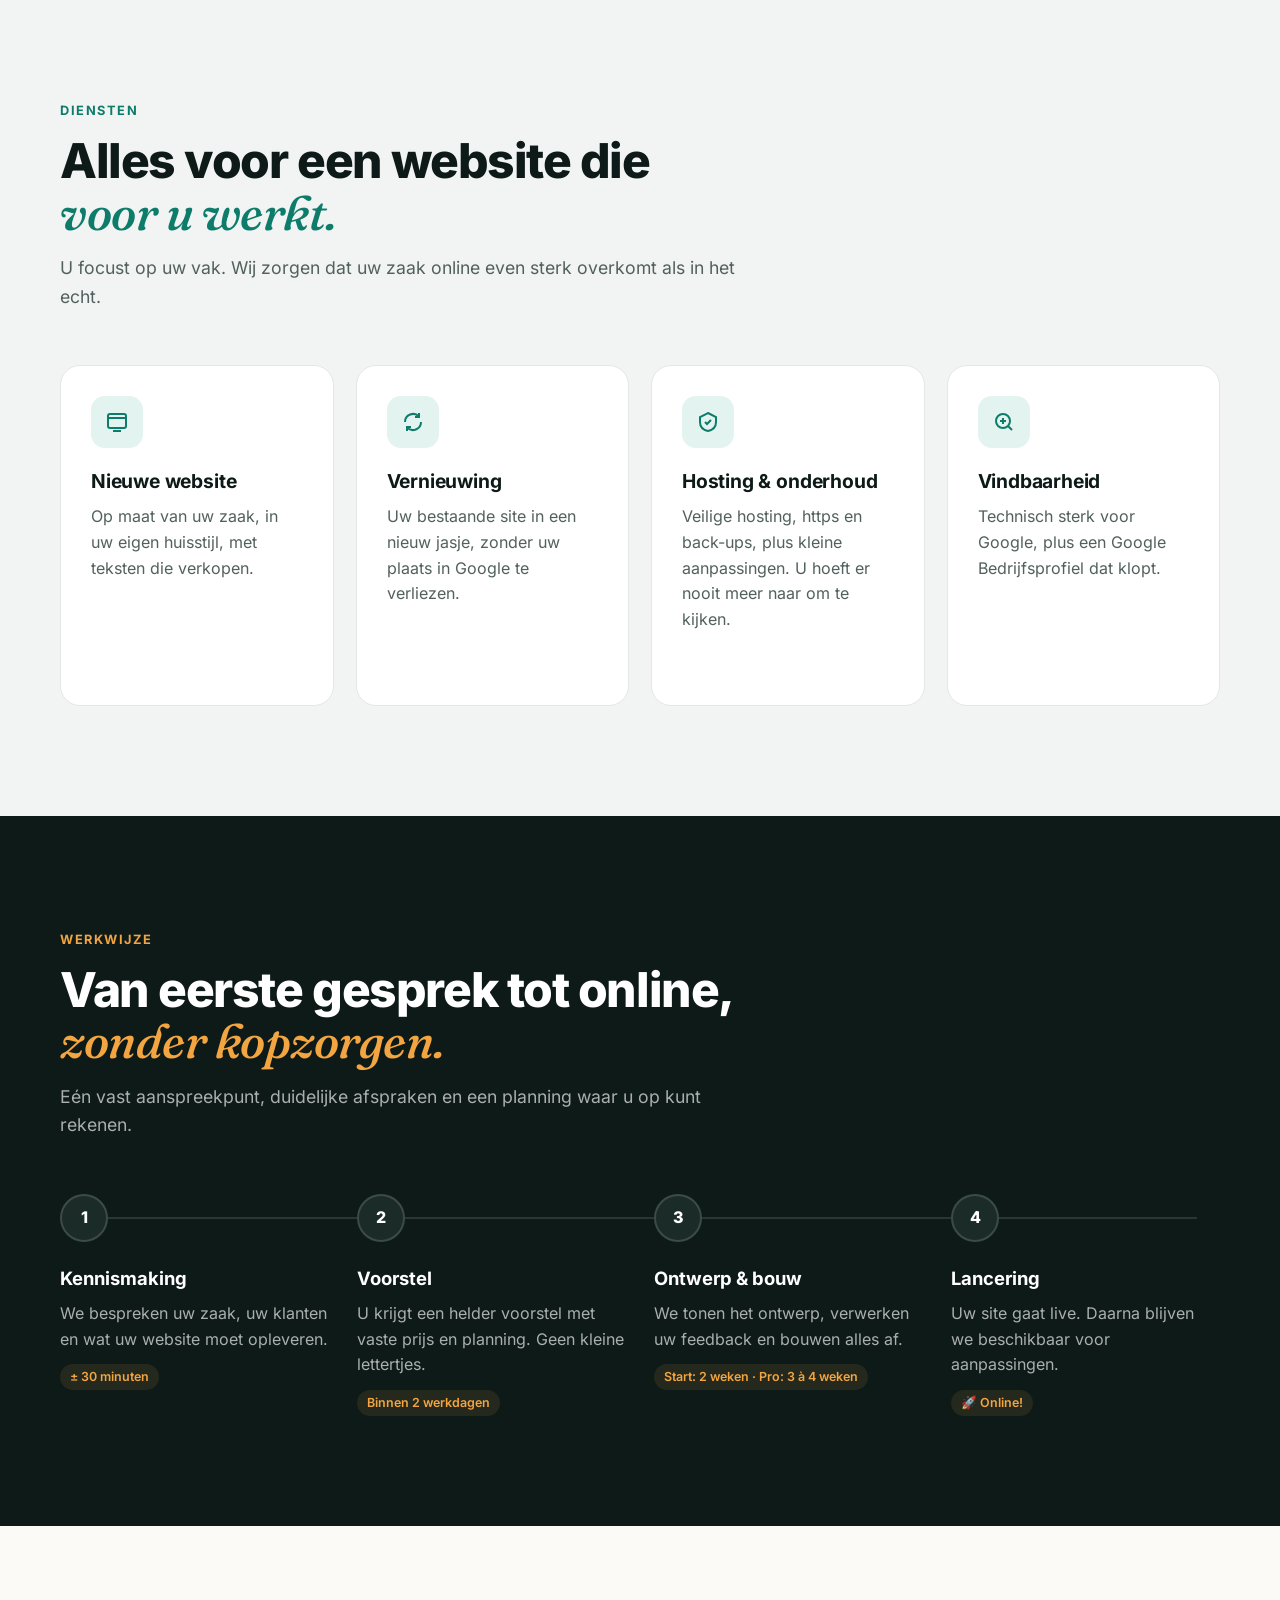
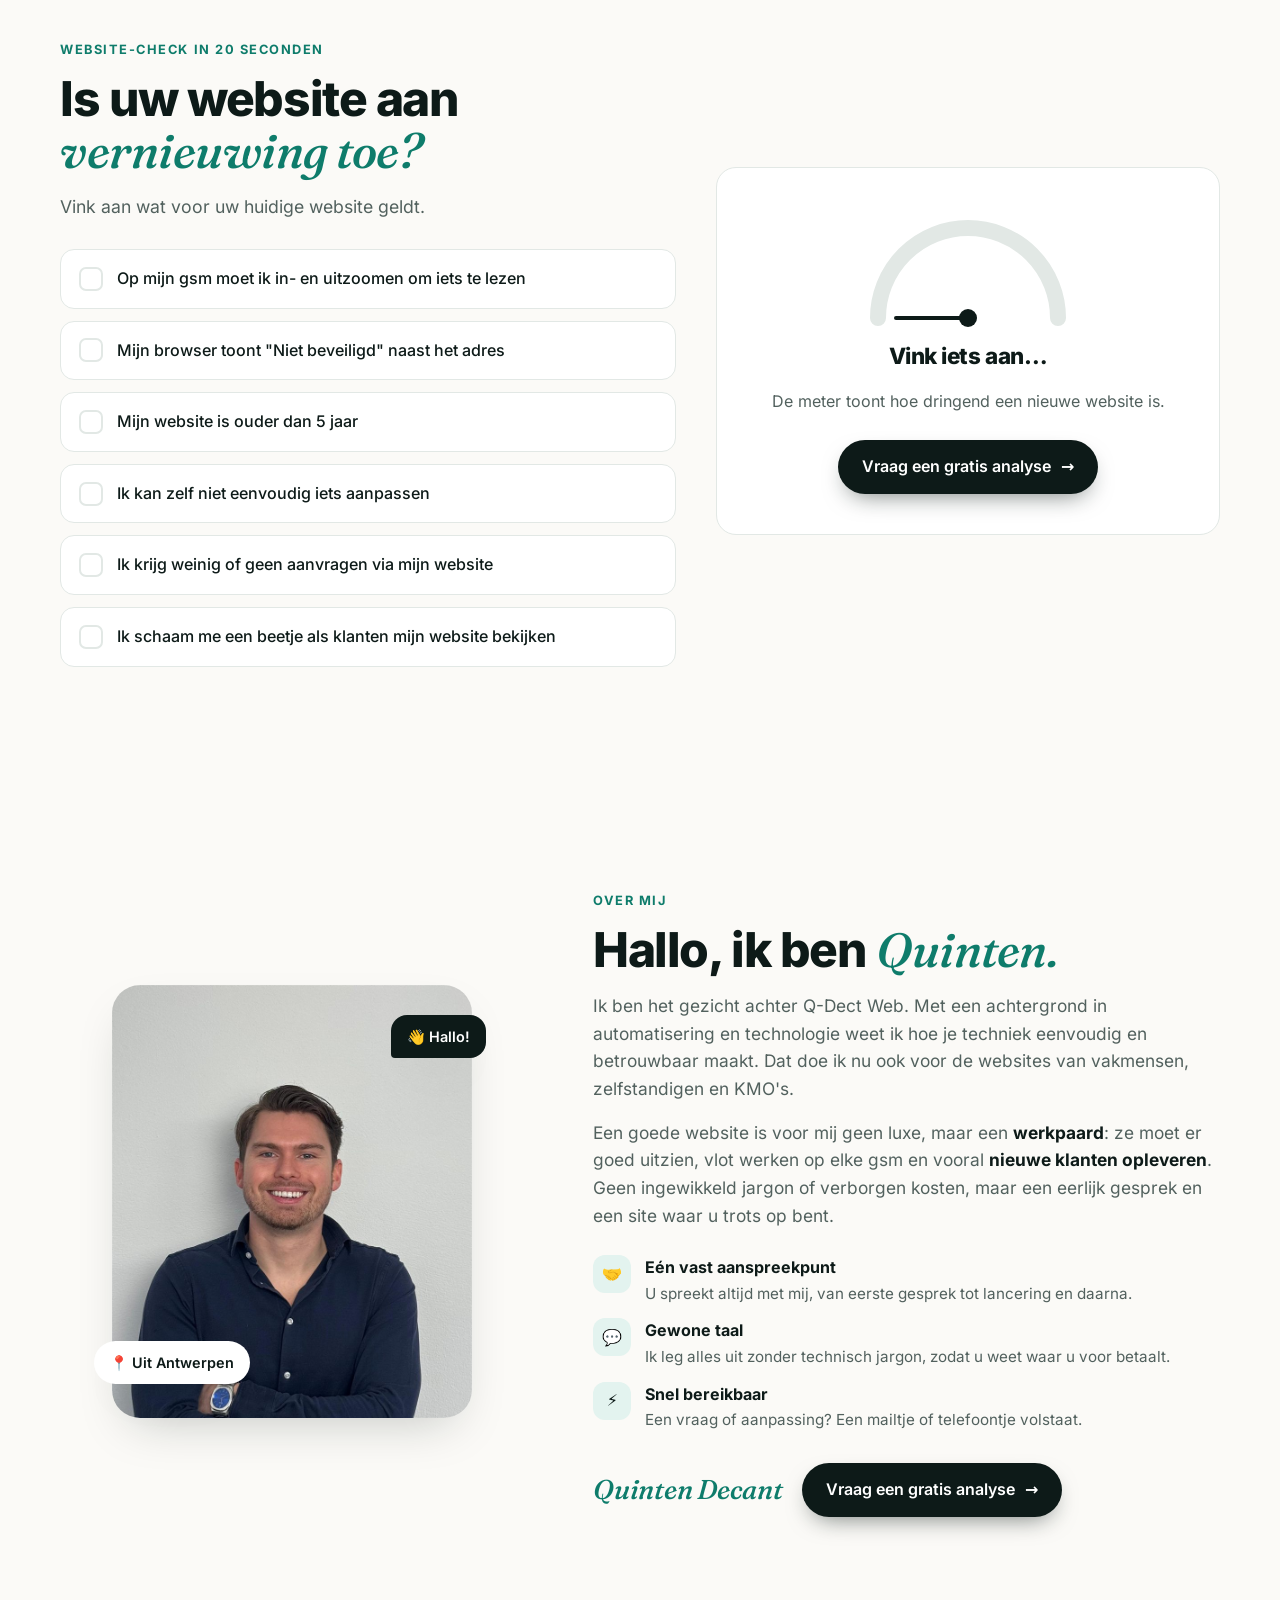
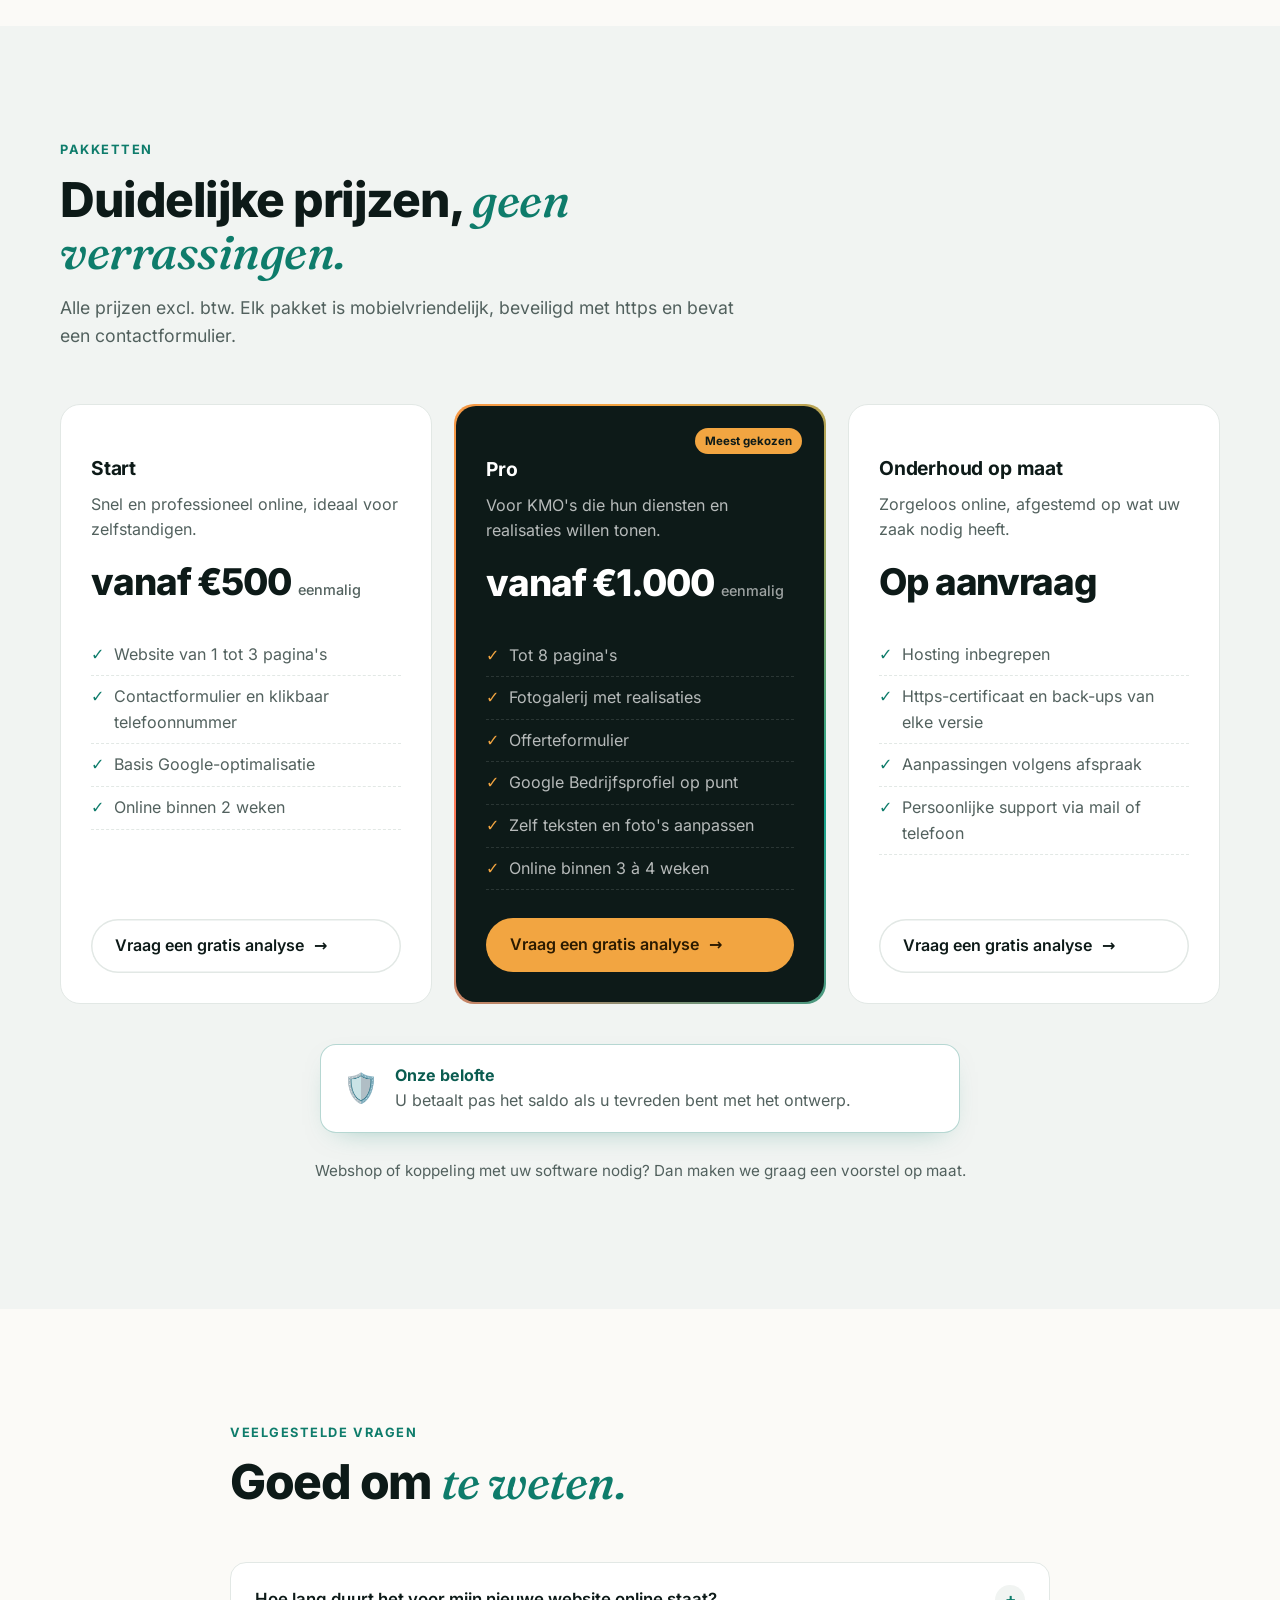
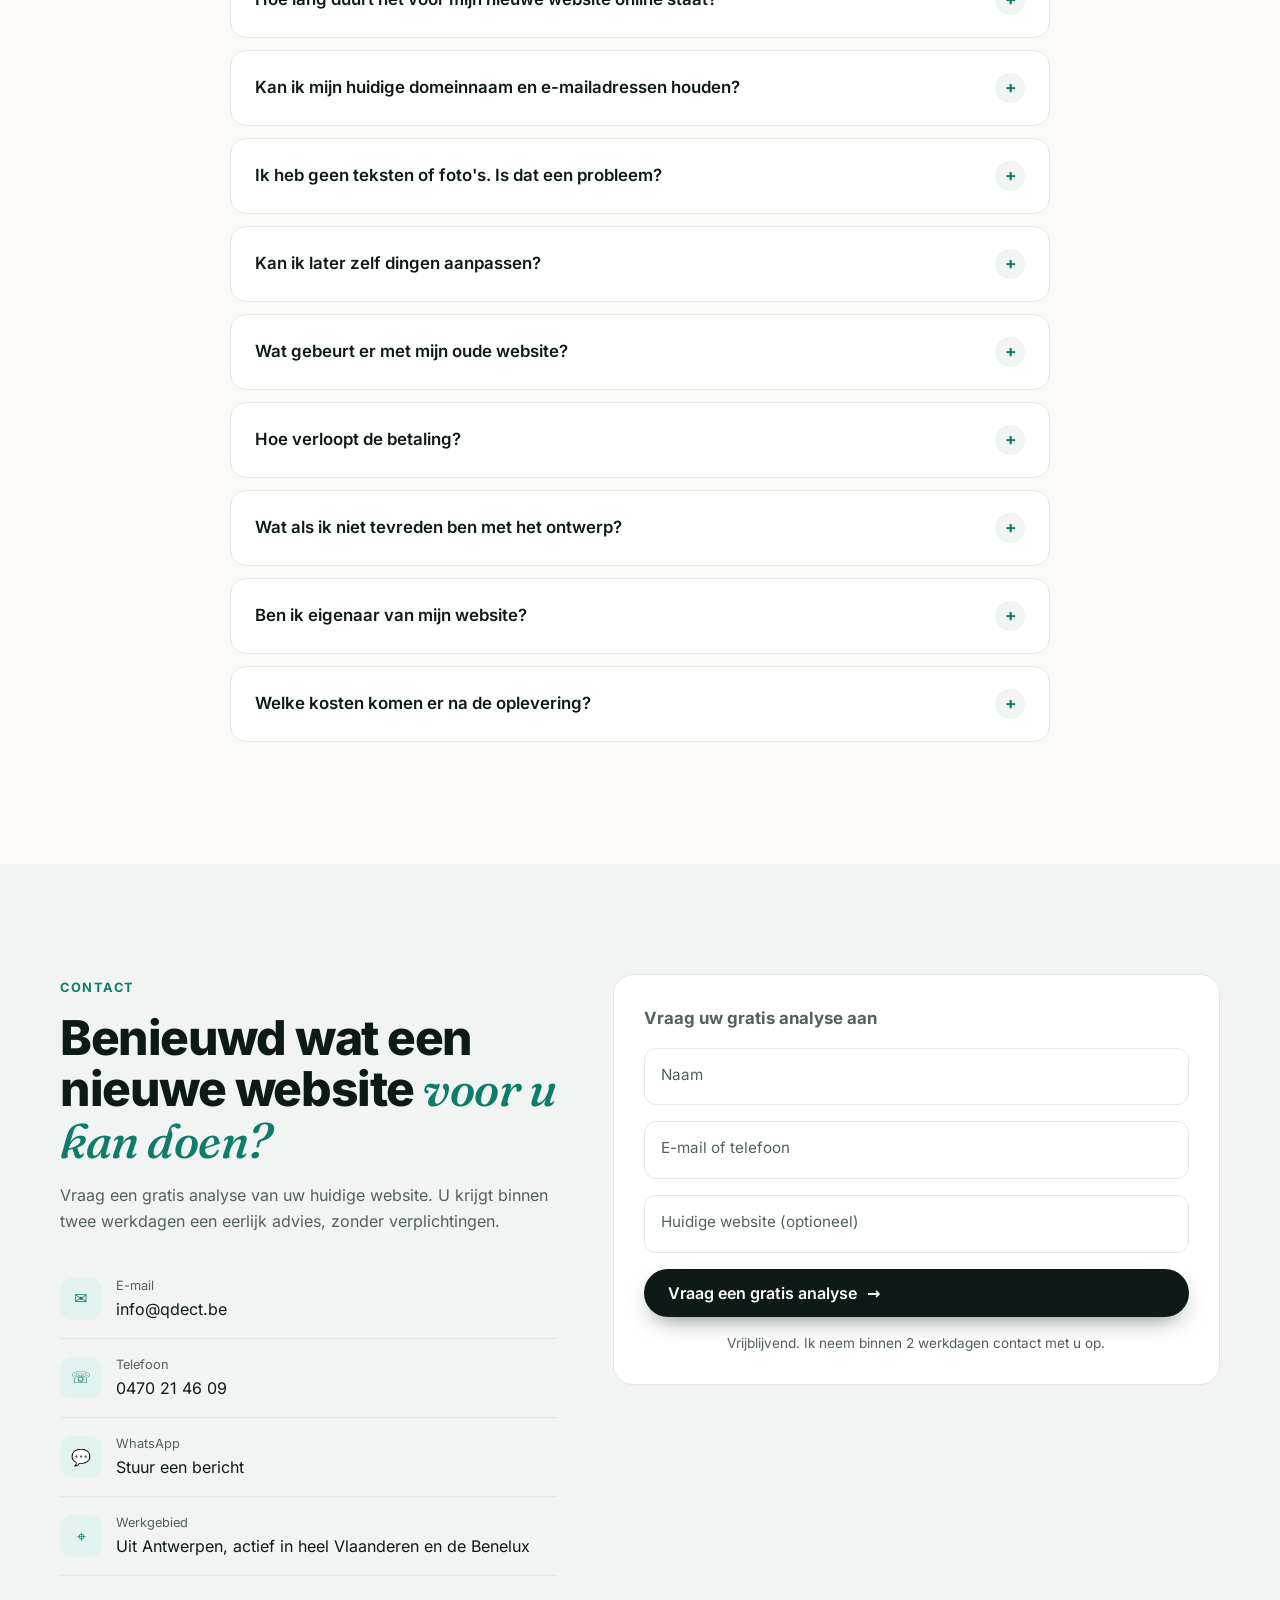
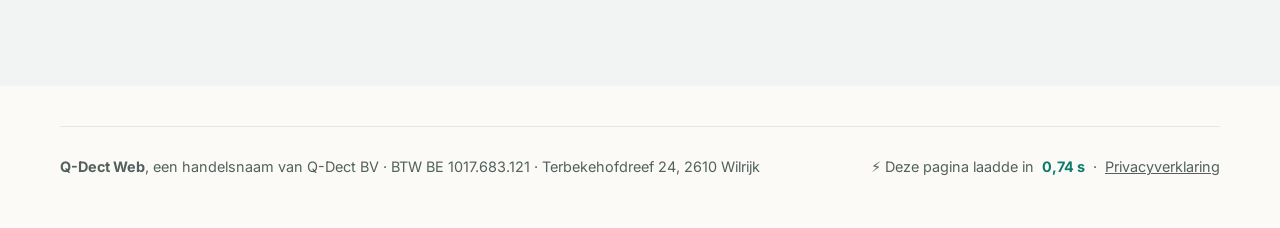
==== commit ef419118: "Overstap naar GitHub Pages: CNAME, FormSubmit voor contactformulier, privacyverklaring aangepast Co-" ====
--- a/index.html
+++ b/index.html
@@ -557,9 +557,11 @@
         <a class="contact-line" href="https://wa.me/32470214609" target="_blank" rel="noopener"><span class="ci">💬</span><span><small>WhatsApp</small>Stuur een bericht</span></a>
         <div class="contact-line"><span class="ci">⌖</span><span><small>Werkgebied</small>Uit Antwerpen, actief in heel Vlaanderen en de Benelux</span></div>
       </div>
-      <form class="card reveal" style="--d:.1s" id="form" name="contact" method="POST" action="/" data-netlify="true" netlify-honeypot="bot-field">
-        <input type="hidden" name="form-name" value="contact">
-        <p hidden><label>Niet invullen: <input name="bot-field"></label></p>
+      <form class="card reveal" style="--d:.1s" id="form" name="contact" method="POST" action="https://formsubmit.co/info@qdect.be">
+        <input type="hidden" name="_subject" value="Nieuwe aanvraag via qdect.be">
+        <input type="hidden" name="_template" value="table">
+        <input type="hidden" name="_captcha" value="false">
+        <input type="text" name="_honey" style="display:none" tabindex="-1" autocomplete="off">
         <p class="form-title">Vraag uw gratis analyse aan</p>
         <div class="field"><input id="f1" name="naam" placeholder=" " required autocomplete="name"><label for="f1">Naam</label></div>
         <div class="field"><input id="f3" name="contact" placeholder=" " required autocomplete="email"><label for="f3">E-mail of telefoon</label></div>
@@ -682,7 +684,7 @@
     e.preventDefault();
     const btn = form.querySelector('button[type=submit]'); btn.disabled = true;
     try {
-      const res = await fetch('/', { method: 'POST', headers: { 'Content-Type': 'application/x-www-form-urlencoded' }, body: new URLSearchParams(new FormData(form)).toString() });
+      const res = await fetch('https://formsubmit.co/ajax/info@qdect.be', { method: 'POST', headers: { 'Accept': 'application/json' }, body: new FormData(form) });
       if (!res.ok) throw new Error(res.status);
       form.reset();
       showToast('Bedankt! Uw aanvraag is goed ontvangen. U hoort binnen twee werkdagen van ons.');
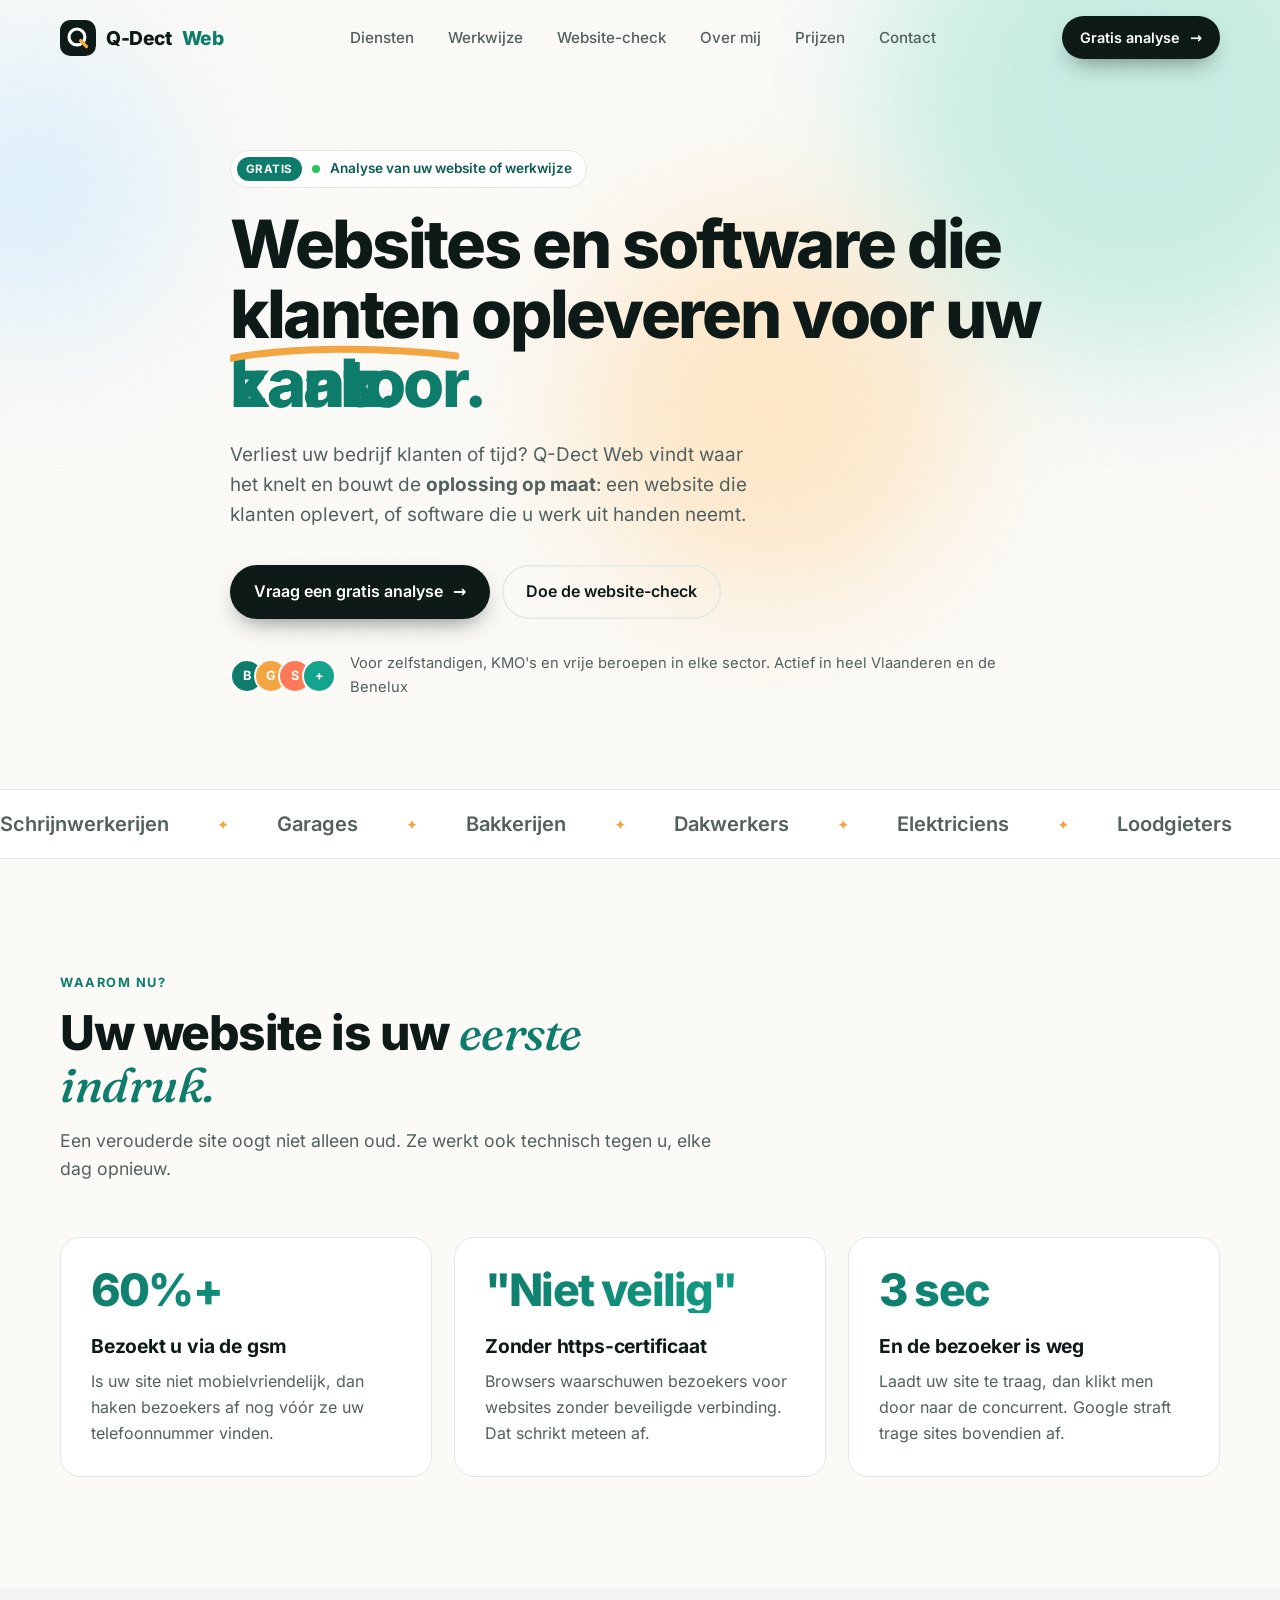
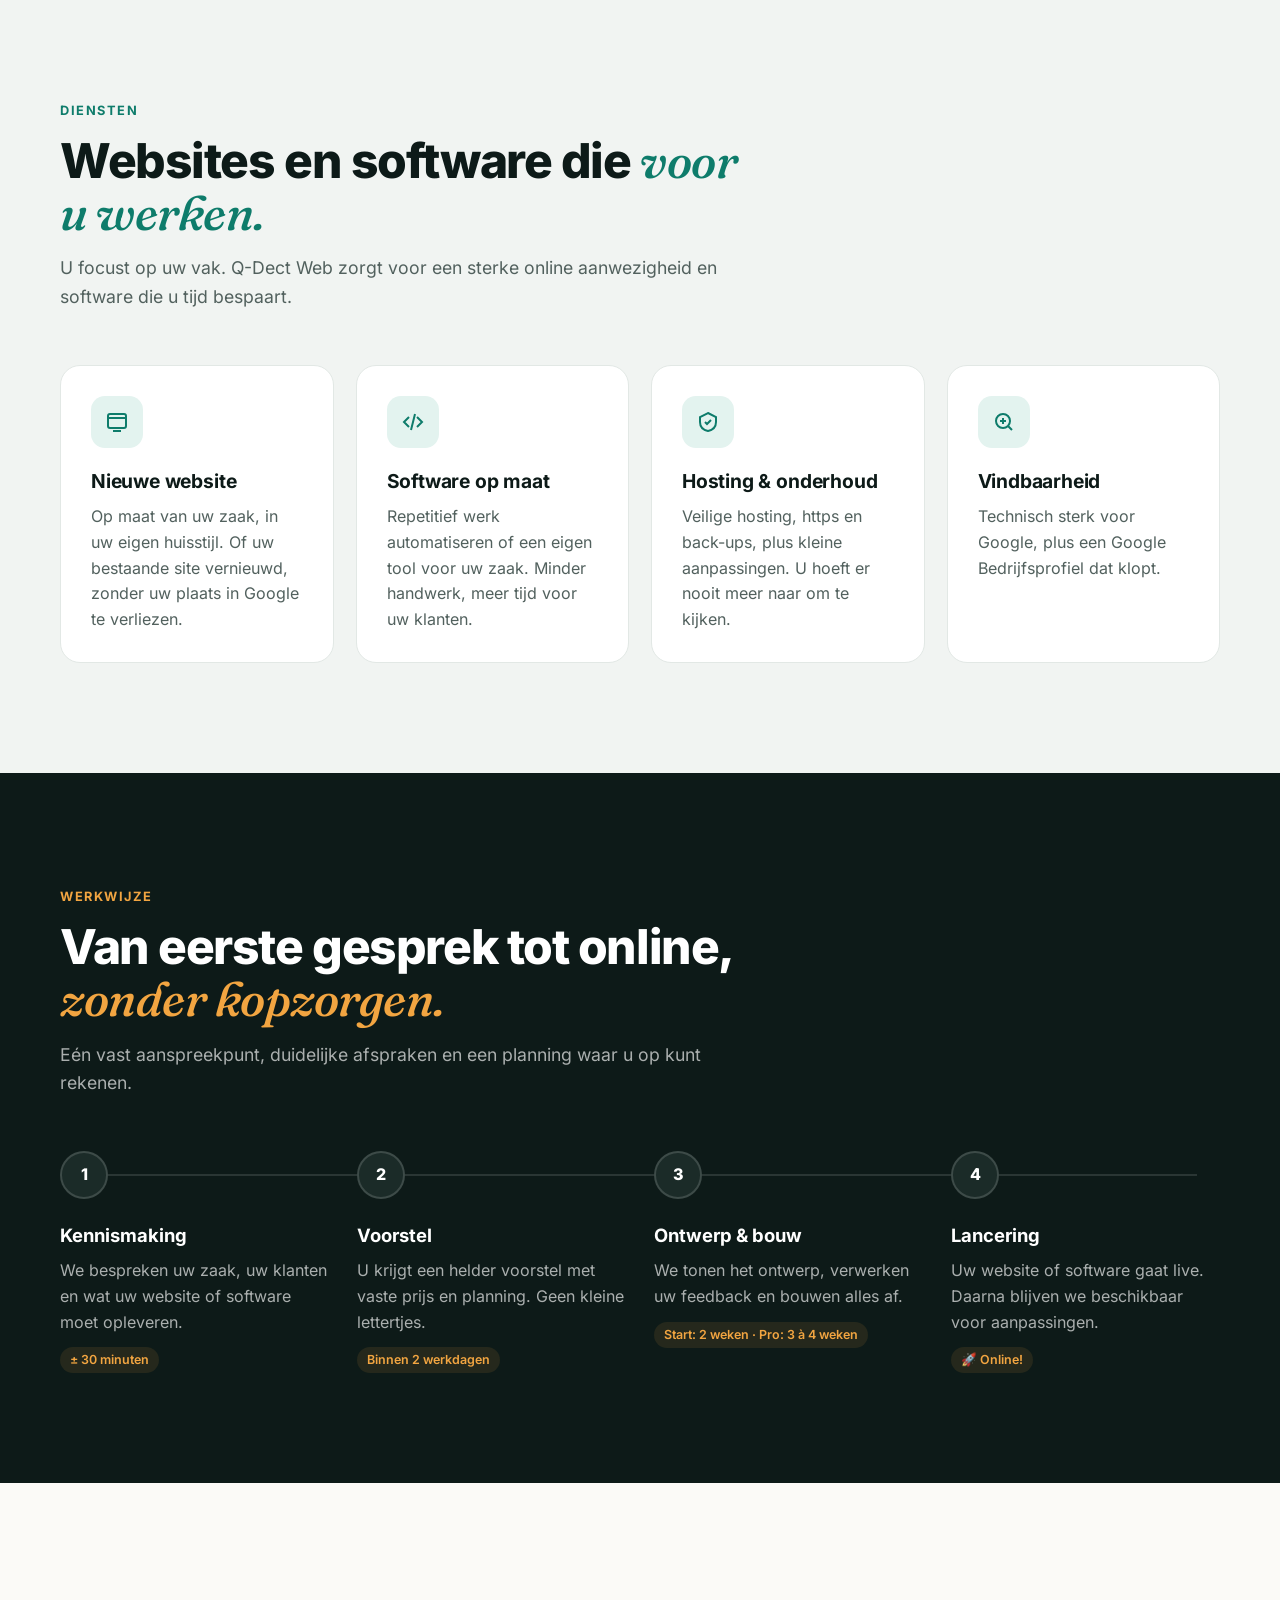
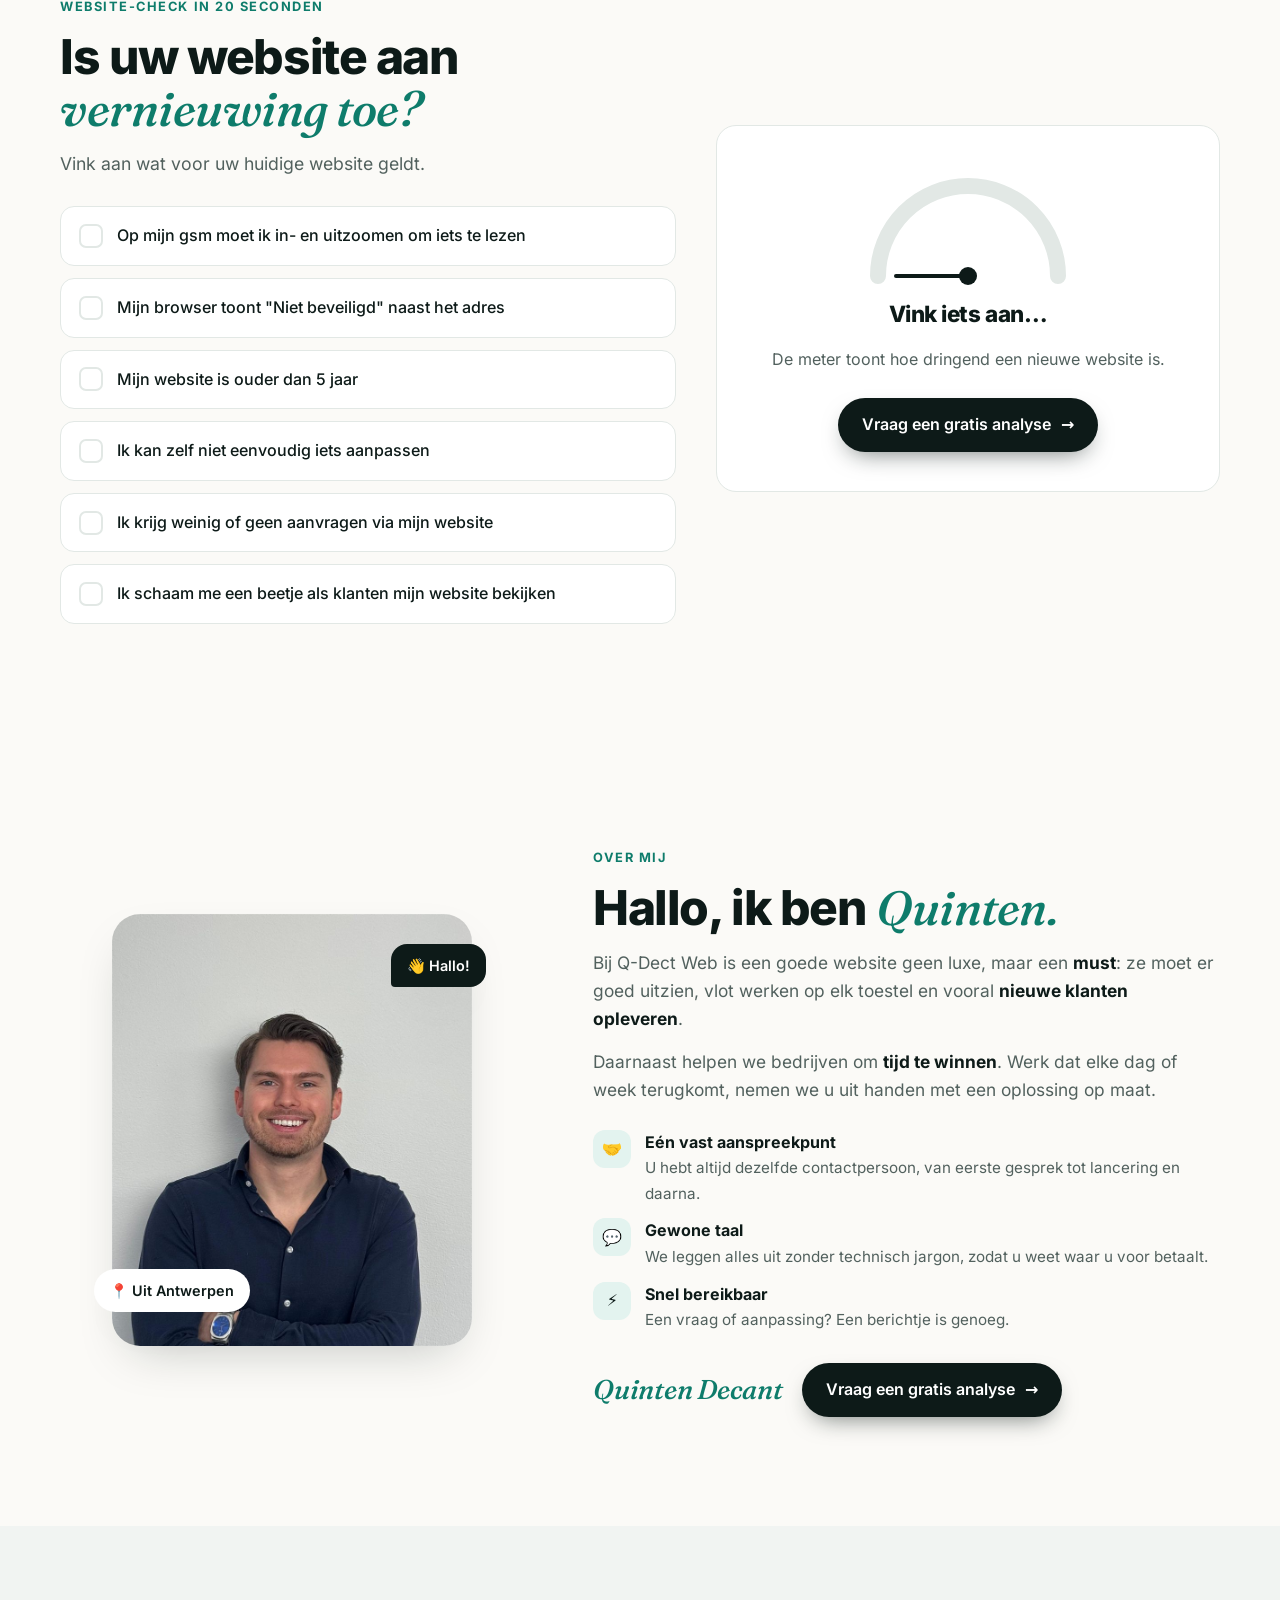
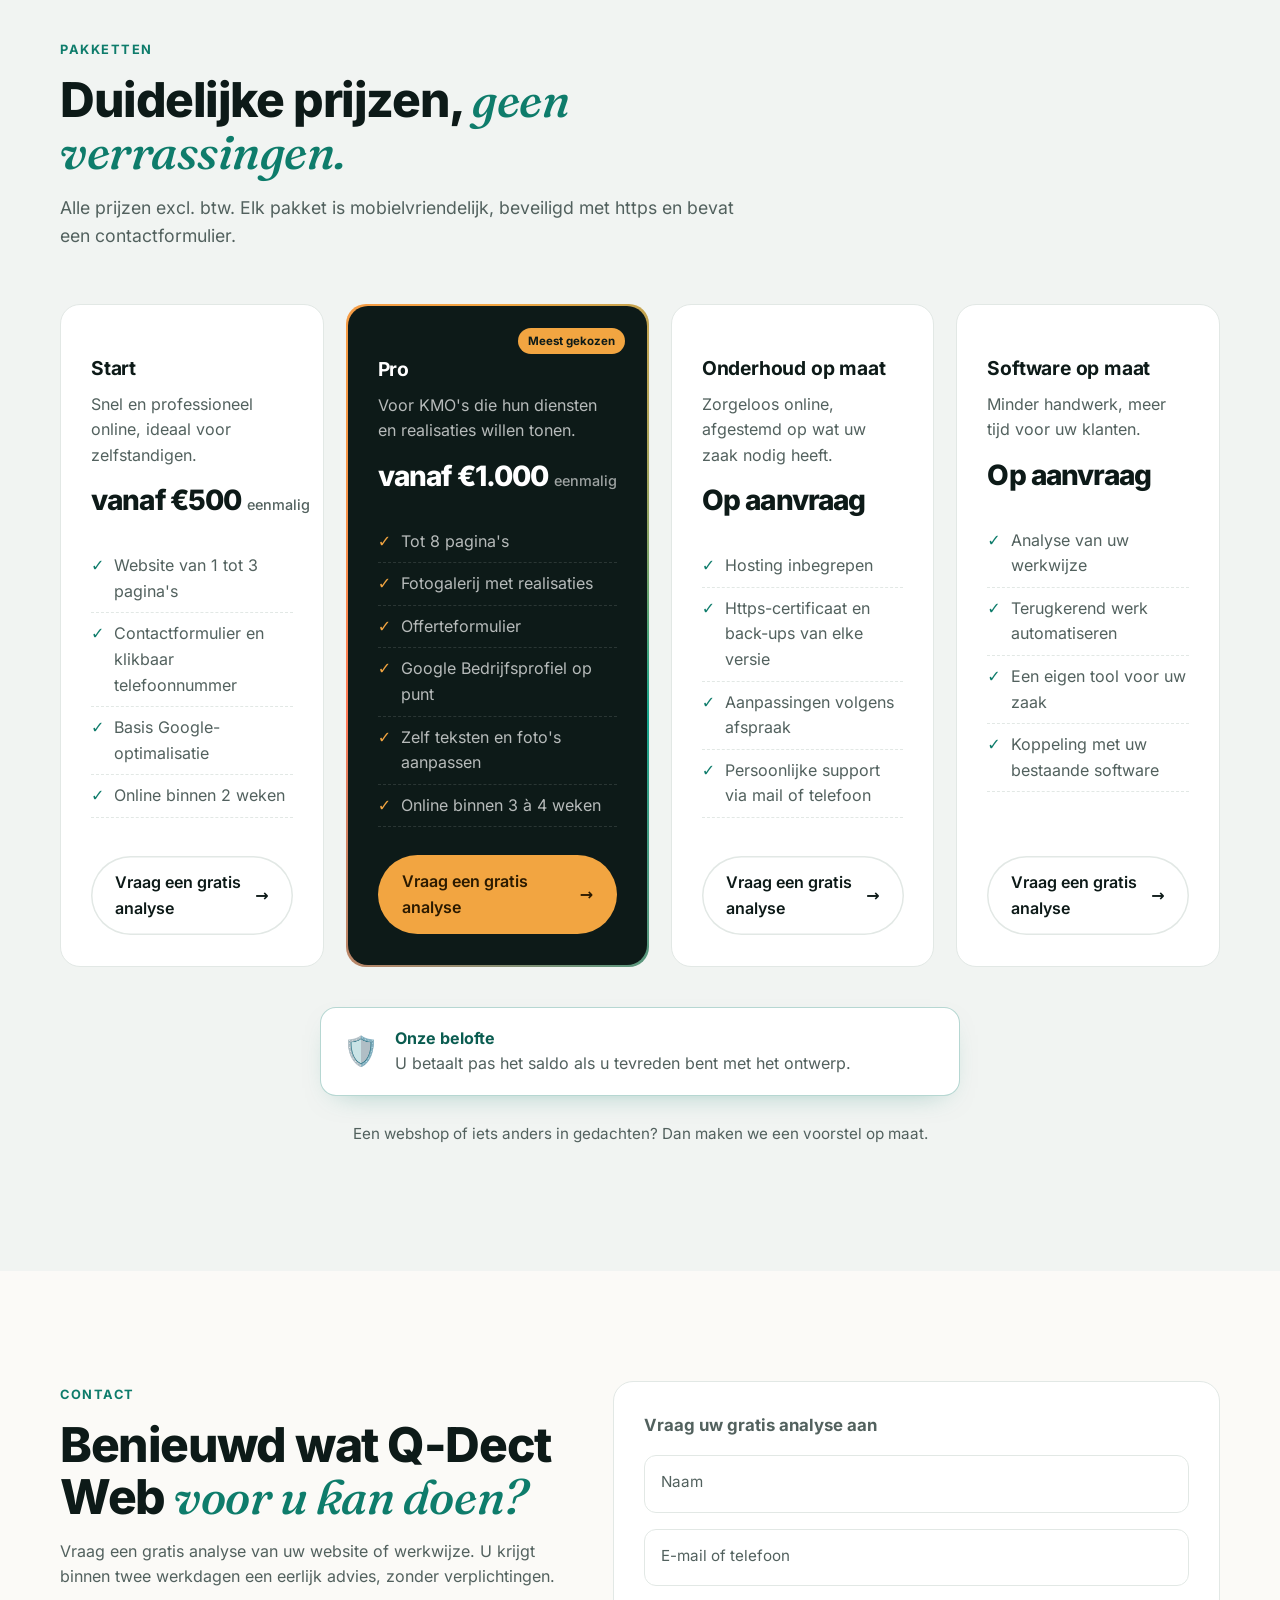
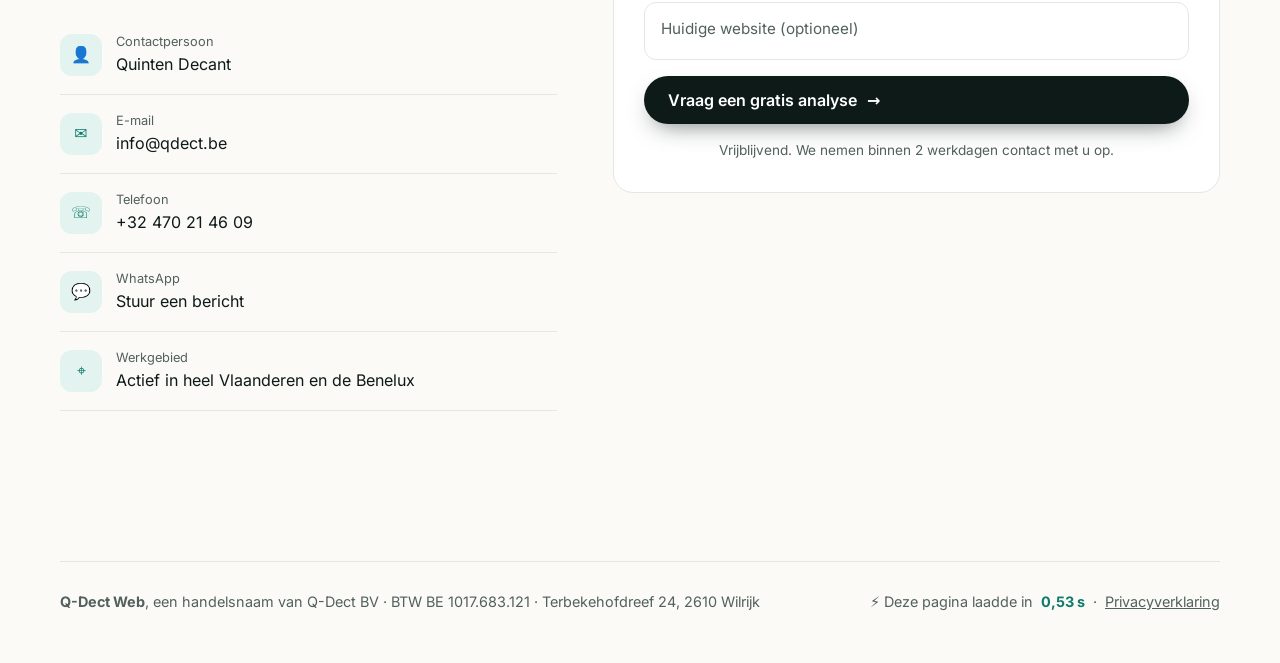
==== commit 5642c704: "Website en software op maat: nieuwe hero, diensten en prijzen, FAQ en voorbeeldblok weg Co-Authored-" ====
--- a/index.html
+++ b/index.html
@@ -3,16 +3,16 @@
 <head>
 <meta charset="utf-8">
 <meta name="viewport" content="width=device-width, initial-scale=1">
-<title>Q-Dect Web | Websites die klanten opleveren</title>
-<meta name="description" content="Q-Dect Web bouwt snelle, veilige en mobielvriendelijke websites voor vakmensen, zelfstandigen en KMO's. Uit Antwerpen, actief in heel Vlaanderen en de Benelux. Vaste prijs, persoonlijke opvolging.">
+<title>Q-Dect Web | Websites en software op maat</title>
+<meta name="description" content="Q-Dect Web bouwt snelle, veilige websites en software op maat voor vakmensen, zelfstandigen en KMO's. Actief in heel Vlaanderen en de Benelux. Vaste prijs, persoonlijke opvolging.">
 <link rel="icon" href="favicon.svg" type="image/svg+xml">
 <link rel="canonical" href="https://qdect.be/">
 <meta name="theme-color" content="#0d1a18">
 <meta property="og:type" content="website">
 <meta property="og:locale" content="nl_BE">
 <meta property="og:site_name" content="Q-Dect Web">
-<meta property="og:title" content="Q-Dect Web | Websites die klanten opleveren">
-<meta property="og:description" content="Snelle, veilige en mobielvriendelijke websites voor vakmensen, zelfstandigen en KMO's. Vaste prijs en gratis analyse van uw huidige website.">
+<meta property="og:title" content="Q-Dect Web | Websites en software op maat">
+<meta property="og:description" content="Snelle, veilige websites en software op maat voor vakmensen, zelfstandigen en KMO's. Vaste prijs en gratis analyse.">
 <meta property="og:url" content="https://qdect.be/">
 <meta property="og:image" content="https://qdect.be/media/og.png">
 <meta property="og:image:width" content="1200">
@@ -81,7 +81,7 @@
   @keyframes drift { to { transform: translate(60px, 40px) scale(1.12); } }
   .grain { position: absolute; inset: 0; z-index: -1; opacity: .35; background-image: url("data:image/svg+xml,%3Csvg xmlns='http://www.w3.org/2000/svg' width='160' height='160'%3E%3Cfilter id='n'%3E%3CfeTurbulence baseFrequency='.9' numOctaves='2'/%3E%3C/filter%3E%3Crect width='100%25' height='100%25' filter='url(%23n)' opacity='.08'/%3E%3C/svg%3E"); }
 
-  .hero-grid { display: grid; grid-template-columns: 1.05fr .95fr; gap: 60px; align-items: center; }
+  .hero-grid { max-width: 820px; }
   .pill { display: inline-flex; align-items: center; gap: 10px; font-size: .85rem; font-weight: 600; color: var(--brand-dark); background: rgba(255,255,255,.7); border: 1px solid var(--line); padding: 6px 14px 6px 6px; border-radius: 999px; backdrop-filter: blur(6px); }
   .pill b { background: var(--brand); color: #fff; font-size: .72rem; padding: 3px 9px; border-radius: 999px; letter-spacing: .04em; }
   .pulse { width: 8px; height: 8px; border-radius: 50%; background: #22c55e; box-shadow: 0 0 0 0 rgba(34,197,94,.6); animation: pulse 2s infinite; }
@@ -106,22 +106,6 @@
   .chrome { display: flex; align-items: center; gap: 6px; padding: 10px 12px; background: #eef1f0; border-bottom: 1px solid var(--line); font-size: .7rem; color: var(--ink-soft); }
   .chrome i { width: 9px; height: 9px; border-radius: 50%; background: #d4dbd9; }
   .chrome .url { margin-left: 10px; flex: 1; background: #fff; border-radius: 6px; padding: 3px 10px; display: flex; gap: 6px; align-items: center; }
-  /* Hero showcase */
-  .show { position: relative; aspect-ratio: 4 / 3.3; border-radius: 22px; overflow: hidden; background: #fff; display: flex; flex-direction: column; box-shadow: 0 40px 80px -30px rgba(13,26,24,.45), 0 0 0 1px rgba(13,26,24,.06); transform: perspective(1400px) rotateY(-7deg) rotateX(3deg); transition: transform .8s var(--ease); }
-  .show:hover { transform: perspective(1400px) rotateY(0) rotateX(0); }
-  .show .chrome { background: #fff; }
-  .show .chrome .url { background: #ecfdf5; color: #047857; font-weight: 600; transition: opacity .3s; }
-  .screens { position: relative; flex: 1; min-height: 0; overflow: hidden; }
-  .screens img { position: absolute; inset: 0; width: 100%; height: 100%; object-fit: cover; object-position: 50% 0%; opacity: 0; transform: scale(1.03); transition: opacity .8s var(--ease), transform .8s var(--ease); }
-  .screens img.on { opacity: 1; transform: none; animation: showScroll 9s cubic-bezier(.45,.05,.35,1) forwards; }
-  @keyframes showScroll { 0%, 18% { object-position: 50% 0%; } 100% { object-position: 50% 62%; } }
-  .show-label { position: absolute; right: 14px; bottom: 14px; z-index: 3; font-size: .8rem; font-weight: 700; padding: 6px 13px; border-radius: 999px; background: linear-gradient(120deg, var(--accent), #ffcf70); color: #2b1a00; box-shadow: 0 6px 20px rgba(242,165,65,.5); }
-  .show-tag { position: absolute; left: 14px; bottom: 14px; z-index: 3; font-size: .75rem; font-weight: 700; padding: 6px 12px; border-radius: 999px; background: rgba(13,26,24,.82); color: #fff; backdrop-filter: blur(6px); }
-  .show-cap { text-align: center; margin: 16px 0 0; font-size: .9rem; color: var(--ink-soft); }
-  .show-dots { display: flex; justify-content: center; gap: 8px; margin-top: 18px; }
-  .show-dots button { width: 9px; height: 9px; border-radius: 999px; border: 0; padding: 0; background: var(--line); cursor: pointer; transition: width .4s var(--ease), background .4s; }
-  .show-dots button.on { width: 28px; background: var(--brand); }
-  @media (max-width: 960px) { .show { transform: none; } }
 
   @keyframes shine { 0%, 60% { transform: translateX(-100%); } 100% { transform: translateX(100%); } }
 
@@ -223,6 +207,7 @@
   /* Pricing */
   .price { display: flex; flex-direction: column; }
   .price .amount { font-size: 2.3rem; font-weight: 800; margin: 10px 0 2px; letter-spacing: -.03em; }
+  .grid-4 .price .amount { font-size: 1.75rem; white-space: nowrap; }
   .price .amount small { font-size: .9rem; font-weight: 500; color: var(--ink-soft); letter-spacing: 0; }
   .price ul { list-style: none; padding: 0; margin: 20px 0 28px; flex: 1; }
   .price li { padding: 8px 0; color: var(--ink-soft); border-bottom: 1px dashed var(--line); display: flex; gap: 10px; }
@@ -252,17 +237,6 @@
   }
   .note { margin-top: 26px; color: var(--ink-soft); font-size: .95rem; text-align: center; }
 
-  /* FAQ */
-  .faq { max-width: 820px; }
-  details { background: #fff; border: 1px solid var(--line); border-radius: 16px; margin-bottom: 12px; transition: border-color .3s, box-shadow .3s; }
-  details:hover { border-color: rgba(14,124,107,.35); }
-  details[open] { box-shadow: var(--shadow); border-color: transparent; }
-  summary { cursor: pointer; font-weight: 600; list-style: none; display: flex; justify-content: space-between; align-items: center; gap: 16px; padding: 22px 24px; font-size: 1.05rem; }
-  summary::-webkit-details-marker { display: none; }
-  summary .plus { flex: none; width: 30px; height: 30px; border-radius: 50%; background: var(--bg-soft); display: grid; place-items: center; transition: transform .4s var(--ease), background .3s; font-weight: 700; color: var(--brand); }
-  details[open] .plus { transform: rotate(45deg); background: var(--brand); color: #fff; }
-  details p { color: var(--ink-soft); margin: 0; padding: 0 24px 22px; }
-
   /* Contact */
   .contact-grid { display: grid; grid-template-columns: .9fr 1.1fr; gap: 56px; align-items: start; }
   .contact-info p { margin: 6px 0; }
@@ -335,6 +309,7 @@
       <li><a href="#check">Website-check</a></li>
       <li><a href="#over">Over mij</a></li>
       <li><a href="#prijzen">Prijzen</a></li>
+      <li><a href="#contact">Contact</a></li>
     </ul>
     <a href="#contact" class="btn btn-primary magnetic">Gratis analyse <span class="arrow">→</span></a>
   </div>
@@ -345,32 +320,17 @@
     <div class="blob b1"></div><div class="blob b2"></div><div class="blob b3"></div><div class="grain"></div>
     <div class="wrap hero-grid">
       <div>
-        <span class="pill reveal"><b>GRATIS</b><span class="pulse"></span> Analyse van uw huidige website</span>
-        <h1 class="reveal" style="--d:.08s">Een website die <span class="underline">klanten<svg viewBox="0 0 300 20" preserveAspectRatio="none" aria-hidden="true"><path d="M2 14 C 80 4, 200 4, 298 12" fill="none" stroke="#f2a541" stroke-width="6" stroke-linecap="round"/></svg></span> oplevert voor uw <span class="rotator" aria-live="polite"><span class="on">zaak.</span><span>kantoor.</span><span>praktijk.</span><span>winkel.</span><span>bedrijf.</span></span></h1>
-        <p class="lead reveal" style="--d:.16s">Een verouderde website kost u stilletjes klanten. Q-Dect Web bouwt snelle, veilige websites die op elk toestel vlot werken en goed gevonden worden in Google.</p>
+        <span class="pill reveal"><b>GRATIS</b><span class="pulse"></span> Analyse van uw website of werkwijze</span>
+        <h1 class="reveal" style="--d:.08s">Websites en software die <span class="underline">klanten<svg viewBox="0 0 300 20" preserveAspectRatio="none" aria-hidden="true"><path d="M2 14 C 80 4, 200 4, 298 12" fill="none" stroke="#f2a541" stroke-width="6" stroke-linecap="round"/></svg></span> opleveren voor uw <span class="rotator" aria-live="polite"><span class="on">zaak.</span><span>kantoor.</span><span>praktijk.</span><span>winkel.</span><span>bedrijf.</span></span></h1>
+        <p class="lead reveal" style="--d:.16s">Verliest uw bedrijf klanten of tijd? Q-Dect Web vindt waar het knelt en bouwt de <strong>oplossing op maat</strong>: een website die klanten oplevert, of software die u werk uit handen neemt.</p>
         <div class="hero-cta reveal" style="--d:.24s">
           <a href="#contact" class="btn btn-primary magnetic">Vraag een gratis analyse <span class="arrow">→</span></a>
           <a href="#check" class="btn btn-ghost">Doe de website-check</a>
         </div>
         <div class="trust reveal" style="--d:.32s">
           <div class="avatars" aria-hidden="true"><i style="background:#0e7c6b">B</i><i style="background:#f2a541">G</i><i style="background:#ff7a59">S</i><i style="background:#14a38c">+</i></div>
-          <span>Voor zelfstandigen, KMO's en vrije beroepen in elke sector. Uit Antwerpen, actief in heel Vlaanderen en de Benelux</span>
-        </div>
-      </div>
-
-      <div class="reveal" style="--d:.2s">
-        <div class="show" id="show">
-          <div class="chrome"><i></i><i></i><i></i><div class="url" id="showUrl">🔒 bouwteam-voorbeeld.be</div></div>
-          <div class="screens">
-            <img class="on" src="media/site-renovatie.jpg" alt="Voorbeeld van een moderne website voor een renovatiebedrijf" width="1280" height="3100">
-            <img src="media/site-garage.jpg" alt="Voorbeeld van een moderne website voor een garage" width="1280" height="3100" loading="lazy">
-            <img src="media/site-bakkerij.jpg" alt="Voorbeeld van een moderne website voor een bakkerij" width="1280" height="3100" loading="lazy">
-          </div>
-          <span class="show-tag" id="showTag">Voorbeeld · Renovatie</span>
-          <span class="show-label">✨ Gemaakt door Q-Dect Web</span>
-        </div>
-        <p class="show-cap">Drie voorbeelden uit honderden mogelijkheden. Elke sector, elke stijl, volledig op maat.</p>
-        <div class="show-dots" id="showDots"><button class="on" aria-label="Renovatie"></button><button aria-label="Garage"></button><button aria-label="Bakkerij"></button></div>
+          <span>Voor zelfstandigen, KMO's en vrije beroepen in elke sector. Actief in heel Vlaanderen en de Benelux</span>
+        </div>
       </div>
     </div>
   </section>
@@ -401,14 +361,14 @@
     <div class="wrap">
       <div class="section-head reveal">
         <span class="kicker">Diensten</span>
-        <h2>Alles voor een website die <span class="serif">voor u werkt.</span></h2>
-        <p>U focust op uw vak. Wij zorgen dat uw zaak online even sterk overkomt als in het echt.</p>
+        <h2>Websites en software die <span class="serif">voor u werken.</span></h2>
+        <p>U focust op uw vak. Q-Dect Web zorgt voor een sterke online aanwezigheid en software die u tijd bespaart.</p>
       </div>
       <div class="grid-4">
-        <div class="card svc spot tilt reveal"><div class="icon"><svg width="24" height="24" viewBox="0 0 24 24" fill="none" stroke="currentColor" stroke-width="2"><rect x="3" y="4" width="18" height="14" rx="2"/><path d="M3 8h18M8 21h8"/></svg></div><h3>Nieuwe website</h3><p>Op maat van uw zaak, in uw eigen huisstijl, met teksten die verkopen.</p><span class="more">Meer weten →</span></div>
-        <div class="card svc spot tilt reveal" style="--d:.08s"><div class="icon"><svg width="24" height="24" viewBox="0 0 24 24" fill="none" stroke="currentColor" stroke-width="2"><path d="M4 12a8 8 0 0 1 14-5.3M20 12a8 8 0 0 1-14 5.3"/><path d="M18 3v4h-4M6 21v-4h4"/></svg></div><h3>Vernieuwing</h3><p>Uw bestaande site in een nieuw jasje, zonder uw plaats in Google te verliezen.</p><span class="more">Meer weten →</span></div>
-        <div class="card svc spot tilt reveal" style="--d:.16s"><div class="icon"><svg width="24" height="24" viewBox="0 0 24 24" fill="none" stroke="currentColor" stroke-width="2"><path d="M12 3l8 4v5c0 5-3.5 8-8 9-4.5-1-8-4-8-9V7z"/><path d="M9 12l2 2 4-4"/></svg></div><h3>Hosting & onderhoud</h3><p>Veilige hosting, https en back-ups, plus kleine aanpassingen. U hoeft er nooit meer naar om te kijken.</p><span class="more">Meer weten →</span></div>
-        <div class="card svc spot tilt reveal" style="--d:.24s"><div class="icon"><svg width="24" height="24" viewBox="0 0 24 24" fill="none" stroke="currentColor" stroke-width="2"><circle cx="11" cy="11" r="7"/><path d="M20 20l-4-4M8 11h6M11 8v6"/></svg></div><h3>Vindbaarheid</h3><p>Technisch sterk voor Google, plus een Google Bedrijfsprofiel dat klopt.</p><span class="more">Meer weten →</span></div>
+        <div class="card svc spot tilt reveal"><div class="icon"><svg width="24" height="24" viewBox="0 0 24 24" fill="none" stroke="currentColor" stroke-width="2"><rect x="3" y="4" width="18" height="14" rx="2"/><path d="M3 8h18M8 21h8"/></svg></div><h3>Nieuwe website</h3><p>Op maat van uw zaak, in uw eigen huisstijl. Of uw bestaande site vernieuwd, zonder uw plaats in Google te verliezen.</p></div>
+        <div class="card svc spot tilt reveal" style="--d:.08s"><div class="icon"><svg width="24" height="24" viewBox="0 0 24 24" fill="none" stroke="currentColor" stroke-width="2"><path d="M8 7l-5 5 5 5M16 7l5 5-5 5M14 4l-4 16"/></svg></div><h3>Software op maat</h3><p>Repetitief werk automatiseren of een eigen tool voor uw zaak. Minder handwerk, meer tijd voor uw klanten.</p></div>
+        <div class="card svc spot tilt reveal" style="--d:.16s"><div class="icon"><svg width="24" height="24" viewBox="0 0 24 24" fill="none" stroke="currentColor" stroke-width="2"><path d="M12 3l8 4v5c0 5-3.5 8-8 9-4.5-1-8-4-8-9V7z"/><path d="M9 12l2 2 4-4"/></svg></div><h3>Hosting & onderhoud</h3><p>Veilige hosting, https en back-ups, plus kleine aanpassingen. U hoeft er nooit meer naar om te kijken.</p></div>
+        <div class="card svc spot tilt reveal" style="--d:.24s"><div class="icon"><svg width="24" height="24" viewBox="0 0 24 24" fill="none" stroke="currentColor" stroke-width="2"><circle cx="11" cy="11" r="7"/><path d="M20 20l-4-4M8 11h6M11 8v6"/></svg></div><h3>Vindbaarheid</h3><p>Technisch sterk voor Google, plus een Google Bedrijfsprofiel dat klopt.</p></div>
       </div>
     </div>
   </section>
@@ -422,10 +382,10 @@
       </div>
       <div class="timeline" id="timeline">
         <div class="fill"></div>
-        <div class="step"><div class="dot">1</div><h3>Kennismaking</h3><p>We bespreken uw zaak, uw klanten en wat uw website moet opleveren.</p><span class="time">± 30 minuten</span></div>
+        <div class="step"><div class="dot">1</div><h3>Kennismaking</h3><p>We bespreken uw zaak, uw klanten en wat uw website of software moet opleveren.</p><span class="time">± 30 minuten</span></div>
         <div class="step"><div class="dot">2</div><h3>Voorstel</h3><p>U krijgt een helder voorstel met vaste prijs en planning. Geen kleine lettertjes.</p><span class="time">Binnen 2 werkdagen</span></div>
         <div class="step"><div class="dot">3</div><h3>Ontwerp & bouw</h3><p>We tonen het ontwerp, verwerken uw feedback en bouwen alles af.</p><span class="time">Start: 2 weken · Pro: 3 à 4 weken</span></div>
-        <div class="step"><div class="dot">4</div><h3>Lancering</h3><p>Uw site gaat live. Daarna blijven we beschikbaar voor aanpassingen.</p><span class="time">🚀 Online!</span></div>
+        <div class="step"><div class="dot">4</div><h3>Lancering</h3><p>Uw website of software gaat live. Daarna blijven we beschikbaar voor aanpassingen.</p><span class="time">🚀 Online!</span></div>
       </div>
     </div>
   </section>
@@ -473,12 +433,12 @@
       <div class="reveal" style="--d:.1s">
         <span class="kicker">Over mij</span>
         <h2>Hallo, ik ben <span class="serif">Quinten.</span></h2>
-        <p>Ik ben het gezicht achter Q-Dect Web. Met een achtergrond in automatisering en technologie weet ik hoe je techniek eenvoudig en betrouwbaar maakt. Dat doe ik nu ook voor de websites van vakmensen, zelfstandigen en KMO's.</p>
-        <p>Een goede website is voor mij geen luxe, maar een <strong>werkpaard</strong>: ze moet er goed uitzien, vlot werken op elke gsm en vooral <strong>nieuwe klanten opleveren</strong>. Geen ingewikkeld jargon of verborgen kosten, maar een eerlijk gesprek en een site waar u trots op bent.</p>
+        <p>Bij Q-Dect Web is een goede website geen luxe, maar een <strong>must</strong>: ze moet er goed uitzien, vlot werken op elk toestel en vooral <strong>nieuwe klanten opleveren</strong>.</p>
+        <p>Daarnaast helpen we bedrijven om <strong>tijd te winnen</strong>. Werk dat elke dag of week terugkomt, nemen we u uit handen met een oplossing op maat.</p>
         <ul class="about-points">
-          <li><i>🤝</i><div><b>Eén vast aanspreekpunt</b><span>U spreekt altijd met mij, van eerste gesprek tot lancering en daarna.</span></div></li>
-          <li><i>💬</i><div><b>Gewone taal</b><span>Ik leg alles uit zonder technisch jargon, zodat u weet waar u voor betaalt.</span></div></li>
-          <li><i>⚡</i><div><b>Snel bereikbaar</b><span>Een vraag of aanpassing? Een mailtje of telefoontje volstaat.</span></div></li>
+          <li><i>🤝</i><div><b>Eén vast aanspreekpunt</b><span>U hebt altijd dezelfde contactpersoon, van eerste gesprek tot lancering en daarna.</span></div></li>
+          <li><i>💬</i><div><b>Gewone taal</b><span>We leggen alles uit zonder technisch jargon, zodat u weet waar u voor betaalt.</span></div></li>
+          <li><i>⚡</i><div><b>Snel bereikbaar</b><span>Een vraag of aanpassing? Een berichtje is genoeg.</span></div></li>
         </ul>
         <div class="sign">
           <span class="serif">Quinten Decant</span>
@@ -495,7 +455,7 @@
         <h2>Duidelijke prijzen, <span class="serif">geen verrassingen.</span></h2>
         <p>Alle prijzen excl. btw. Elk pakket is mobielvriendelijk, beveiligd met https en bevat een contactformulier.</p>
       </div>
-      <div class="grid-3" style="align-items:stretch">
+      <div class="grid-4" style="align-items:stretch">
         <div class="card price spot reveal">
           <h3>Start</h3>
           <p>Snel en professioneel online, ideaal voor zelfstandigen.</p>
@@ -520,42 +480,30 @@
           <ul><li>Hosting inbegrepen</li><li>Https-certificaat en back-ups van elke versie</li><li>Aanpassingen volgens afspraak</li><li>Persoonlijke support via mail of telefoon</li></ul>
           <a href="#contact" class="btn btn-ghost">Vraag een gratis analyse <span class="arrow">→</span></a>
         </div>
+        <div class="card price spot reveal" style="--d:.3s">
+          <h3>Software op maat</h3>
+          <p>Minder handwerk, meer tijd voor uw klanten.</p>
+          <div class="amount">Op aanvraag</div>
+          <ul><li>Analyse van uw werkwijze</li><li>Terugkerend werk automatiseren</li><li>Een eigen tool voor uw zaak</li><li>Koppeling met uw bestaande software</li></ul>
+          <a href="#contact" class="btn btn-ghost">Vraag een gratis analyse <span class="arrow">→</span></a>
+        </div>
       </div>
       <div class="promise reveal"><span class="promise-ico">🛡️</span><div><b>Onze belofte</b><span>U betaalt pas het saldo als u tevreden bent met het ontwerp.</span></div></div>
-      <p class="note reveal">Webshop of koppeling met uw software nodig? Dan maken we graag een voorstel op maat.</p>
-    </div>
-  </section>
-
-  <section id="faq">
-    <div class="wrap faq">
-      <div class="section-head reveal">
-        <span class="kicker">Veelgestelde vragen</span>
-        <h2>Goed om <span class="serif">te weten.</span></h2>
-      </div>
-      <div class="reveal">
-        <details><summary>Hoe lang duurt het voor mijn nieuwe website online staat? <span class="plus">+</span></summary><p>Een Start-website staat binnen 2 weken online, een Pro-website binnen 3 à 4 weken. Dat hangt ook af van hoe snel we teksten en foto's van u krijgen.</p></details>
-        <details><summary>Kan ik mijn huidige domeinnaam en e-mailadressen houden? <span class="plus">+</span></summary><p>Ja. Uw domeinnaam en e-mailadressen blijven gewoon behouden. Wij zorgen dat de overstap zonder onderbreking verloopt.</p></details>
-        <details><summary>Ik heb geen teksten of foto's. Is dat een probleem? <span class="plus">+</span></summary><p>Helemaal niet. We helpen u met duidelijke teksten en gebruiken rechtenvrije beelden, of schakelen een fotograaf in.</p></details>
-        <details><summary>Kan ik later zelf dingen aanpassen? <span class="plus">+</span></summary><p>Ja, bij het Pro-pakket past u zelf eenvoudig teksten en foto's aan. Liever niet zelf doen? Met het onderhoudspakket regelen wij het.</p></details>
-        <details><summary>Wat gebeurt er met mijn oude website? <span class="plus">+</span></summary><p>Die blijft online tot de nieuwe klaar is. Belangrijke pagina's leiden we door, zodat u uw plaats in Google niet verliest.</p></details>
-        <details><summary>Hoe verloopt de betaling? <span class="plus">+</span></summary><p>U betaalt een voorschot bij de start van het project. Het saldo betaalt u pas als u tevreden bent met het ontwerp.</p></details>
-        <details><summary>Wat als ik niet tevreden ben met het ontwerp? <span class="plus">+</span></summary><p>Dan bespreken we uw feedback en passen we het ontwerp aan. Het saldo betaalt u pas als u tevreden bent.</p></details>
-        <details><summary>Ben ik eigenaar van mijn website? <span class="plus">+</span></summary><p>Ja. Na volledige betaling is de website van u, net als uw domeinnaam. Wilt u later overstappen, dan krijgt u alle bestanden mee.</p></details>
-        <details><summary>Welke kosten komen er na de oplevering? <span class="plus">+</span></summary><p>De prijs van uw website is eenmalig. Daarna kiest u zelf: met een onderhoudsabonnement regelen wij hosting, beveiliging en aanpassingen, of u beheert het zelf. In het voorstel staat dit altijd duidelijk vermeld.</p></details>
-      </div>
-    </div>
-  </section>
-
-  <section id="contact" class="soft">
+      <p class="note reveal">Een webshop of iets anders in gedachten? Dan maken we een voorstel op maat.</p>
+    </div>
+  </section>
+
+  <section id="contact">
     <div class="wrap contact-grid">
       <div class="contact-info reveal">
         <span class="kicker">Contact</span>
-        <h2>Benieuwd wat een nieuwe website <span class="serif">voor u kan doen?</span></h2>
-        <p style="color:var(--ink-soft);margin:0 0 26px">Vraag een gratis analyse van uw huidige website. U krijgt binnen twee werkdagen een eerlijk advies, zonder verplichtingen.</p>
+        <h2>Benieuwd wat Q-Dect Web <span class="serif">voor u kan doen?</span></h2>
+        <p style="color:var(--ink-soft);margin:0 0 26px">Vraag een gratis analyse van uw website of werkwijze. U krijgt binnen twee werkdagen een eerlijk advies, zonder verplichtingen.</p>
+        <div class="contact-line"><span class="ci">👤</span><span><small>Contactpersoon</small>Quinten Decant</span></div>
         <a class="contact-line" href="mailto:info@qdect.be"><span class="ci">✉</span><span><small>E-mail</small>info@qdect.be</span></a>
-        <a class="contact-line" href="tel:+32470214609"><span class="ci">☏</span><span><small>Telefoon</small>0470 21 46 09</span></a>
+        <a class="contact-line" href="tel:+32470214609"><span class="ci">☏</span><span><small>Telefoon</small>+32 470 21 46 09</span></a>
         <a class="contact-line" href="https://wa.me/32470214609" target="_blank" rel="noopener"><span class="ci">💬</span><span><small>WhatsApp</small>Stuur een bericht</span></a>
-        <div class="contact-line"><span class="ci">⌖</span><span><small>Werkgebied</small>Uit Antwerpen, actief in heel Vlaanderen en de Benelux</span></div>
+        <div class="contact-line"><span class="ci">⌖</span><span><small>Werkgebied</small>Actief in heel Vlaanderen en de Benelux</span></div>
       </div>
       <form class="card reveal" style="--d:.1s" id="form" name="contact" method="POST" action="https://formsubmit.co/info@qdect.be">
         <input type="hidden" name="_subject" value="Nieuwe aanvraag via qdect.be">
@@ -567,7 +515,7 @@
         <div class="field"><input id="f3" name="contact" placeholder=" " required autocomplete="email"><label for="f3">E-mail of telefoon</label></div>
         <div class="field"><input id="f5" name="website" placeholder=" "><label for="f5">Huidige website (optioneel)</label></div>
         <button class="btn btn-primary magnetic" type="submit">Vraag een gratis analyse <span class="arrow">→</span></button>
-        <p class="form-note">Vrijblijvend. Ik neem binnen 2 werkdagen contact met u op.</p>
+        <p class="form-note">Vrijblijvend. We nemen binnen 2 werkdagen contact met u op.</p>
       </form>
     </div>
   </section>
@@ -581,7 +529,7 @@
   </div>
 </footer>
 
-<div class="mobile-bar"><a class="call" href="tel:+32470214609">📞 Bel mij</a><a class="wa" href="https://wa.me/32470214609" target="_blank" rel="noopener">💬 WhatsApp</a></div>
+<div class="mobile-bar"><a class="call" href="tel:+32470214609">📞 Bel ons</a><a class="wa" href="https://wa.me/32470214609" target="_blank" rel="noopener">💬 WhatsApp</a></div>
 <div class="toast" id="toast" role="status"></div>
 
 <script>
@@ -618,19 +566,6 @@
     setTimeout(() => cur.classList.remove('off'), 500);
     wi = (wi + 1) % words.length; words[wi].classList.add('on');
   }, 2600);
-
-  // Voorbeeldsites
-  const shots = [...document.querySelectorAll('#show .screens img')], dots = [...document.querySelectorAll('#showDots button')];
-  const urls = ['🔒 bouwteam-voorbeeld.be', '🔒 garage-voorbeeld.be', '🔒 bakkerij-voorbeeld.be'], tags = ['Voorbeeld · Renovatie', 'Voorbeeld · Garage', 'Voorbeeld · Bakkerij'];
-  const showUrl = document.getElementById('showUrl'), showTag = document.getElementById('showTag'); let si = 0;
-  const showGo = n => {
-    si = n;
-    shots.forEach((s, i) => { s.classList.toggle('on', i === si); if (i === si) { s.style.animation = 'none'; s.offsetHeight; s.style.animation = ''; } });
-    dots.forEach((d, i) => d.classList.toggle('on', i === si));
-    showUrl.textContent = urls[si]; showTag.textContent = tags[si];
-  };
-  let rot = reduce ? null : setInterval(() => showGo((si + 1) % shots.length), 7000);
-  dots.forEach((d, i) => d.addEventListener('click', () => { showGo(i); if (rot) { clearInterval(rot); rot = setInterval(() => showGo((si + 1) % shots.length), 7000); } }));
 
   // Spotlight + tilt on cards
   document.querySelectorAll('.spot').forEach(c => {
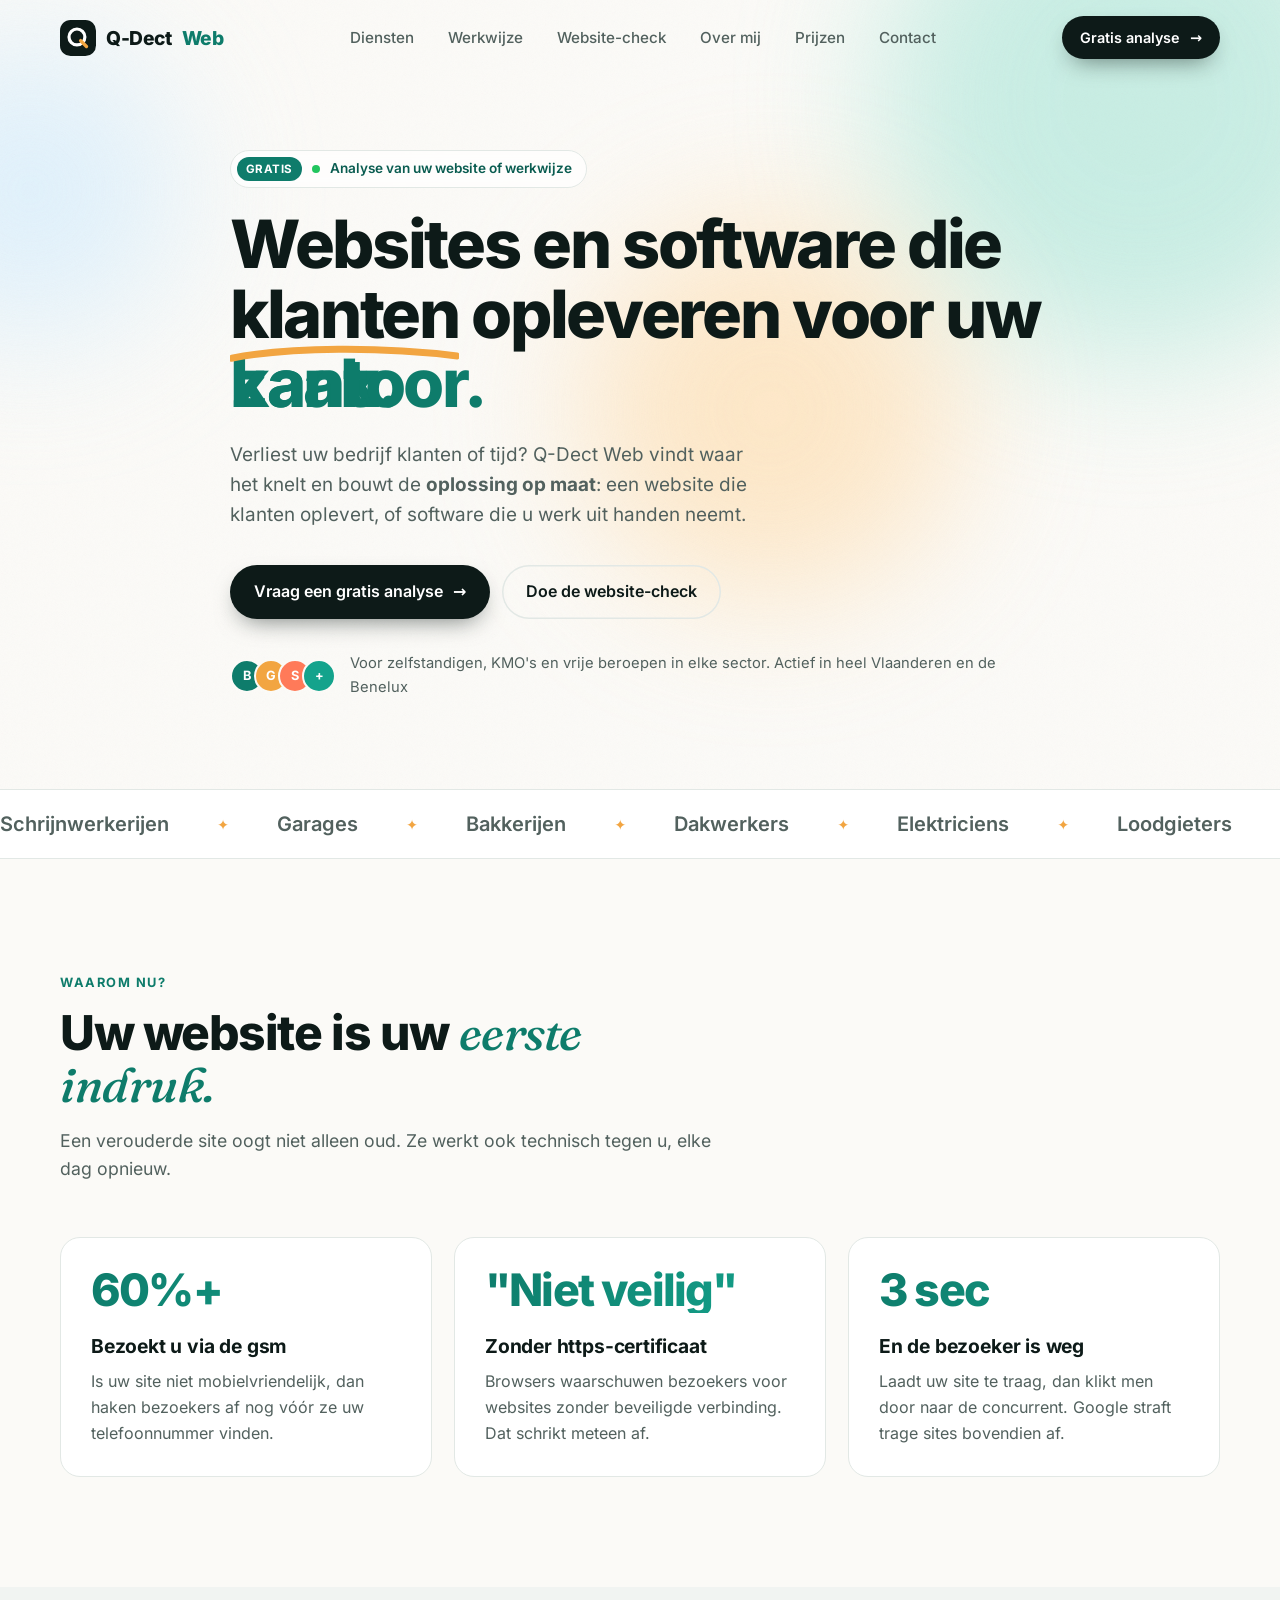
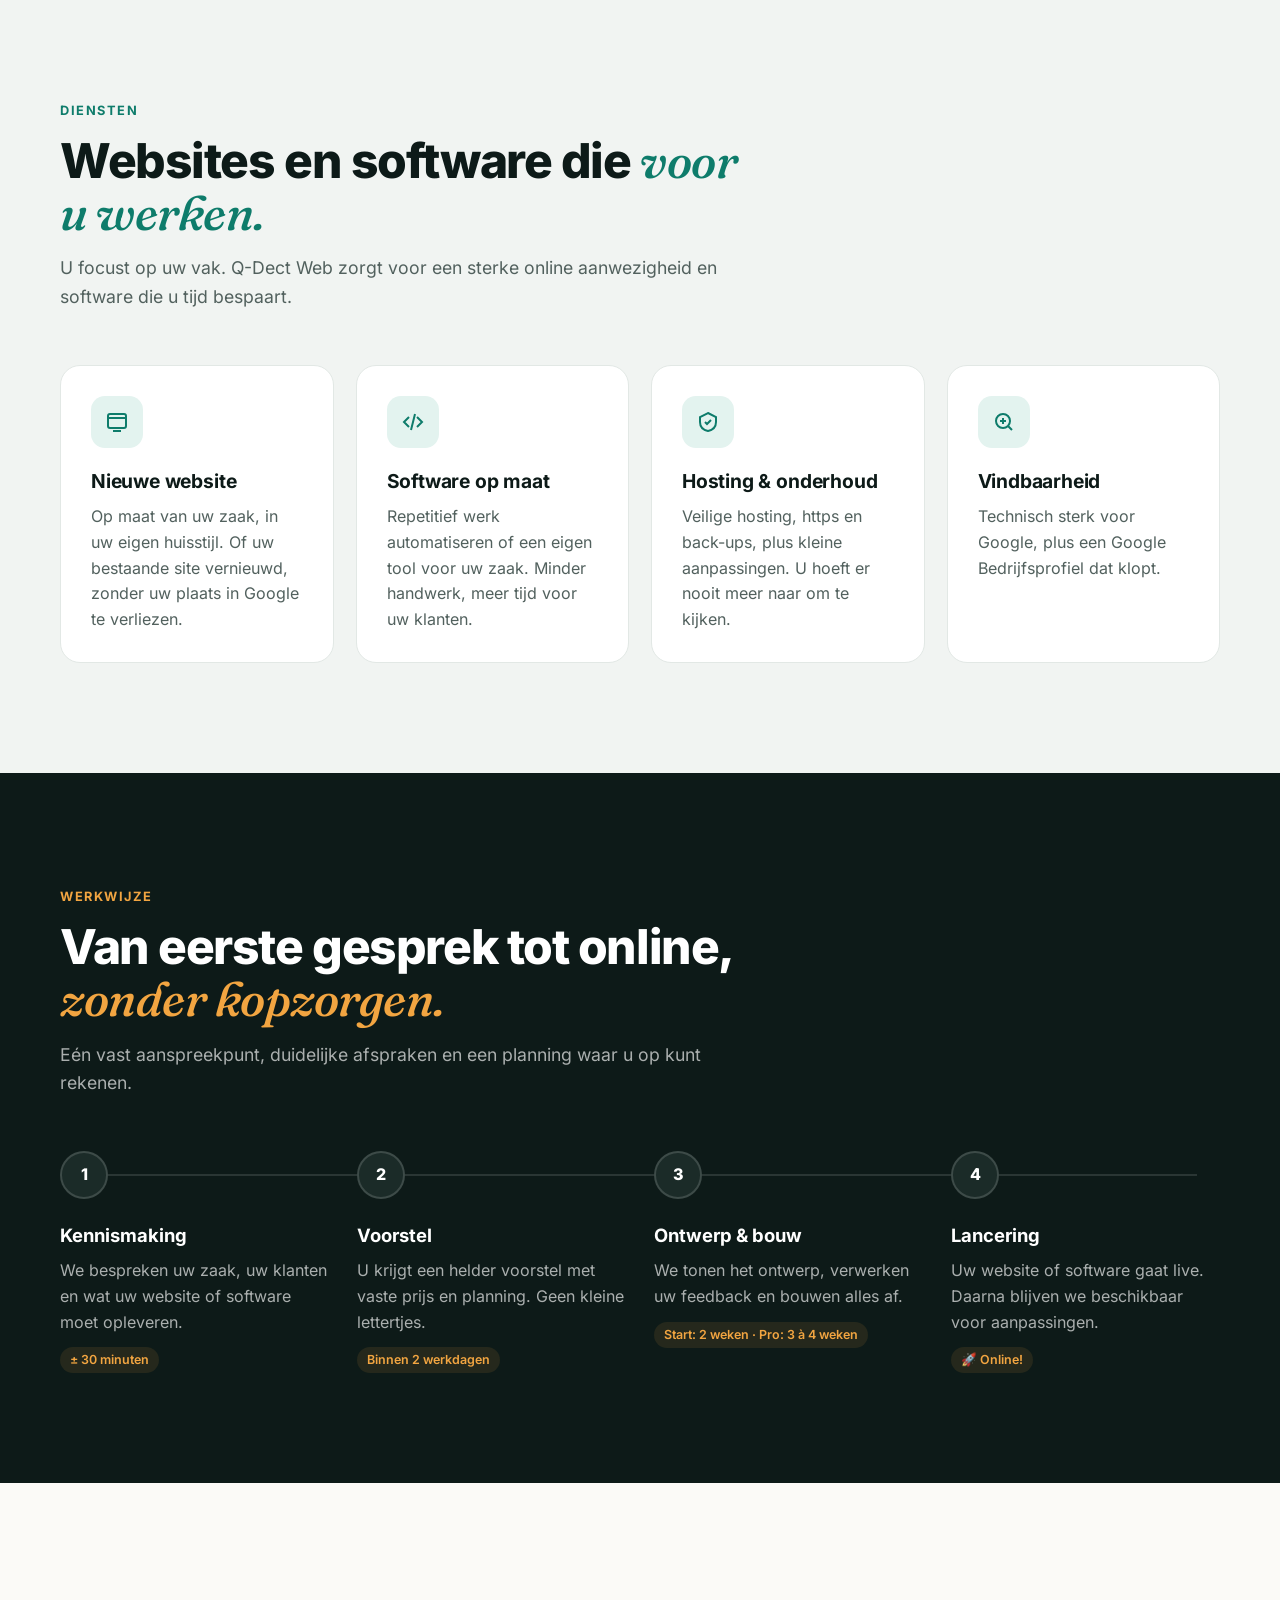
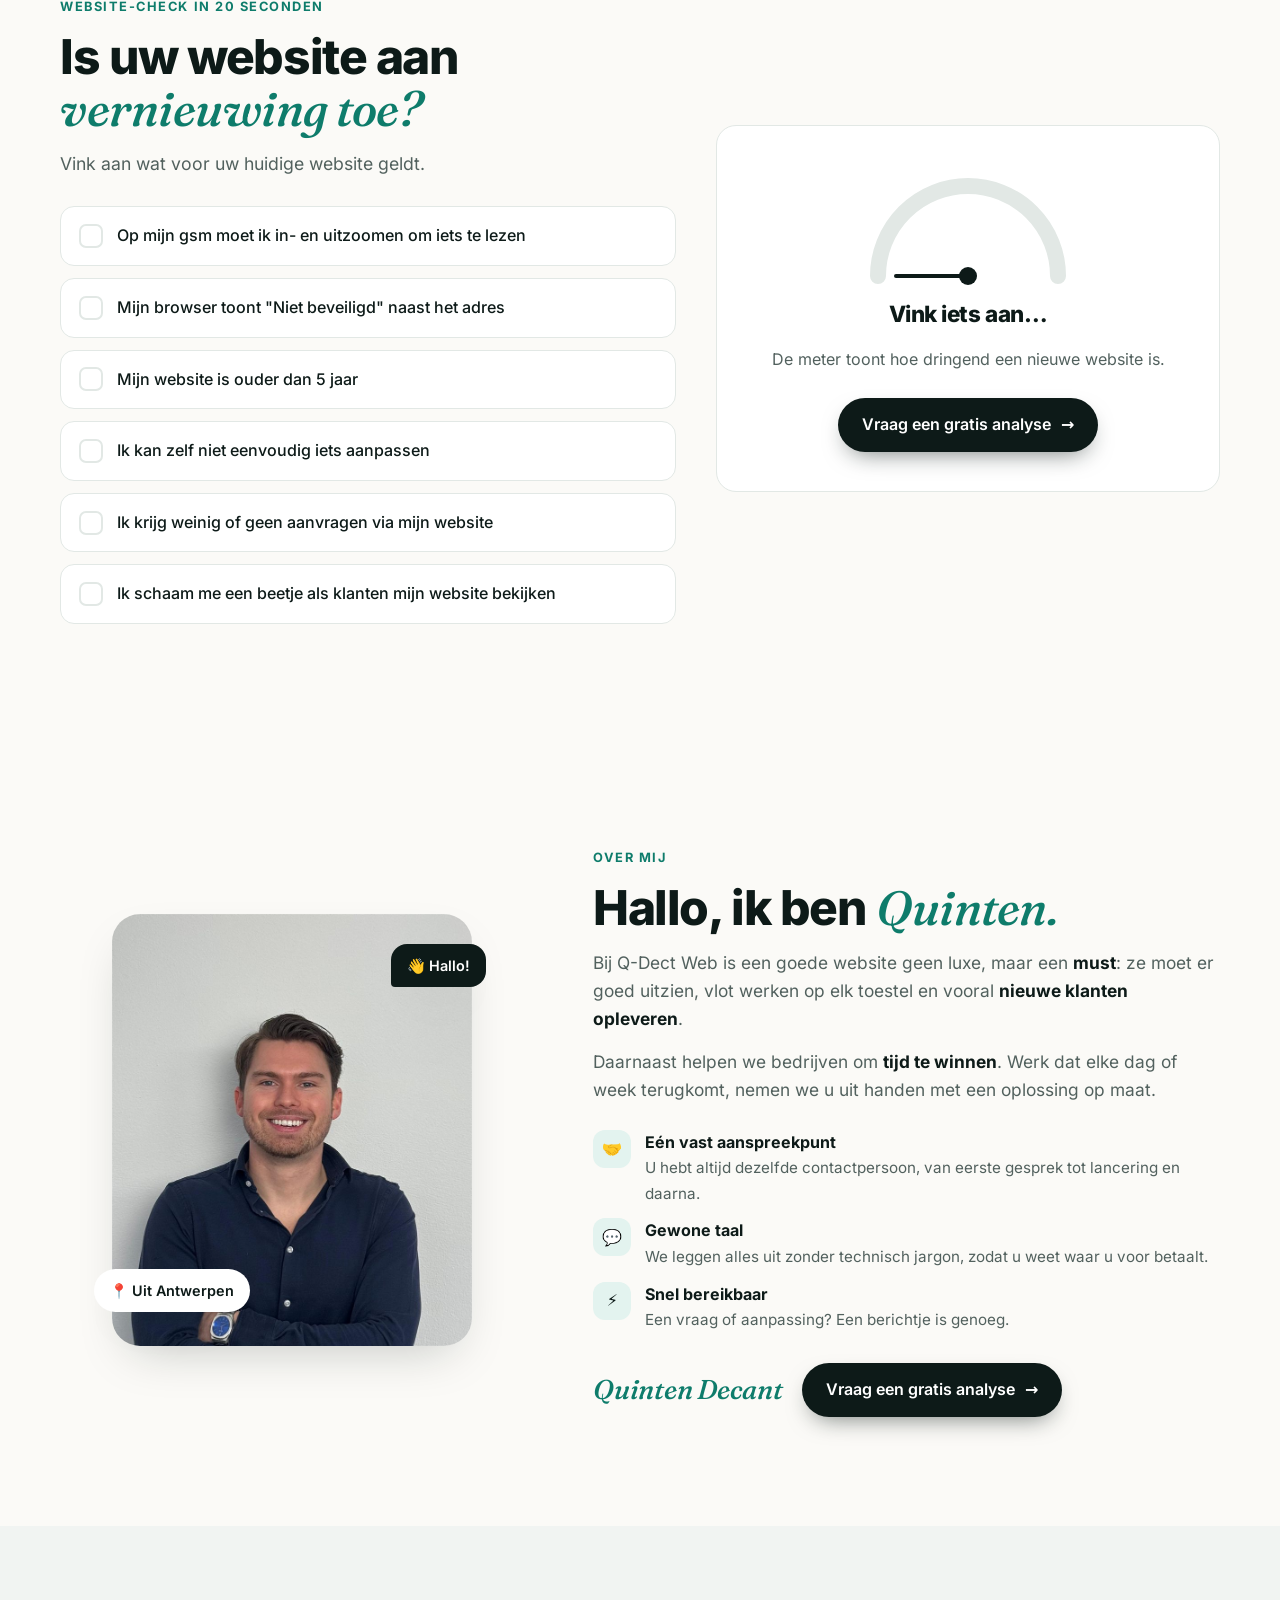
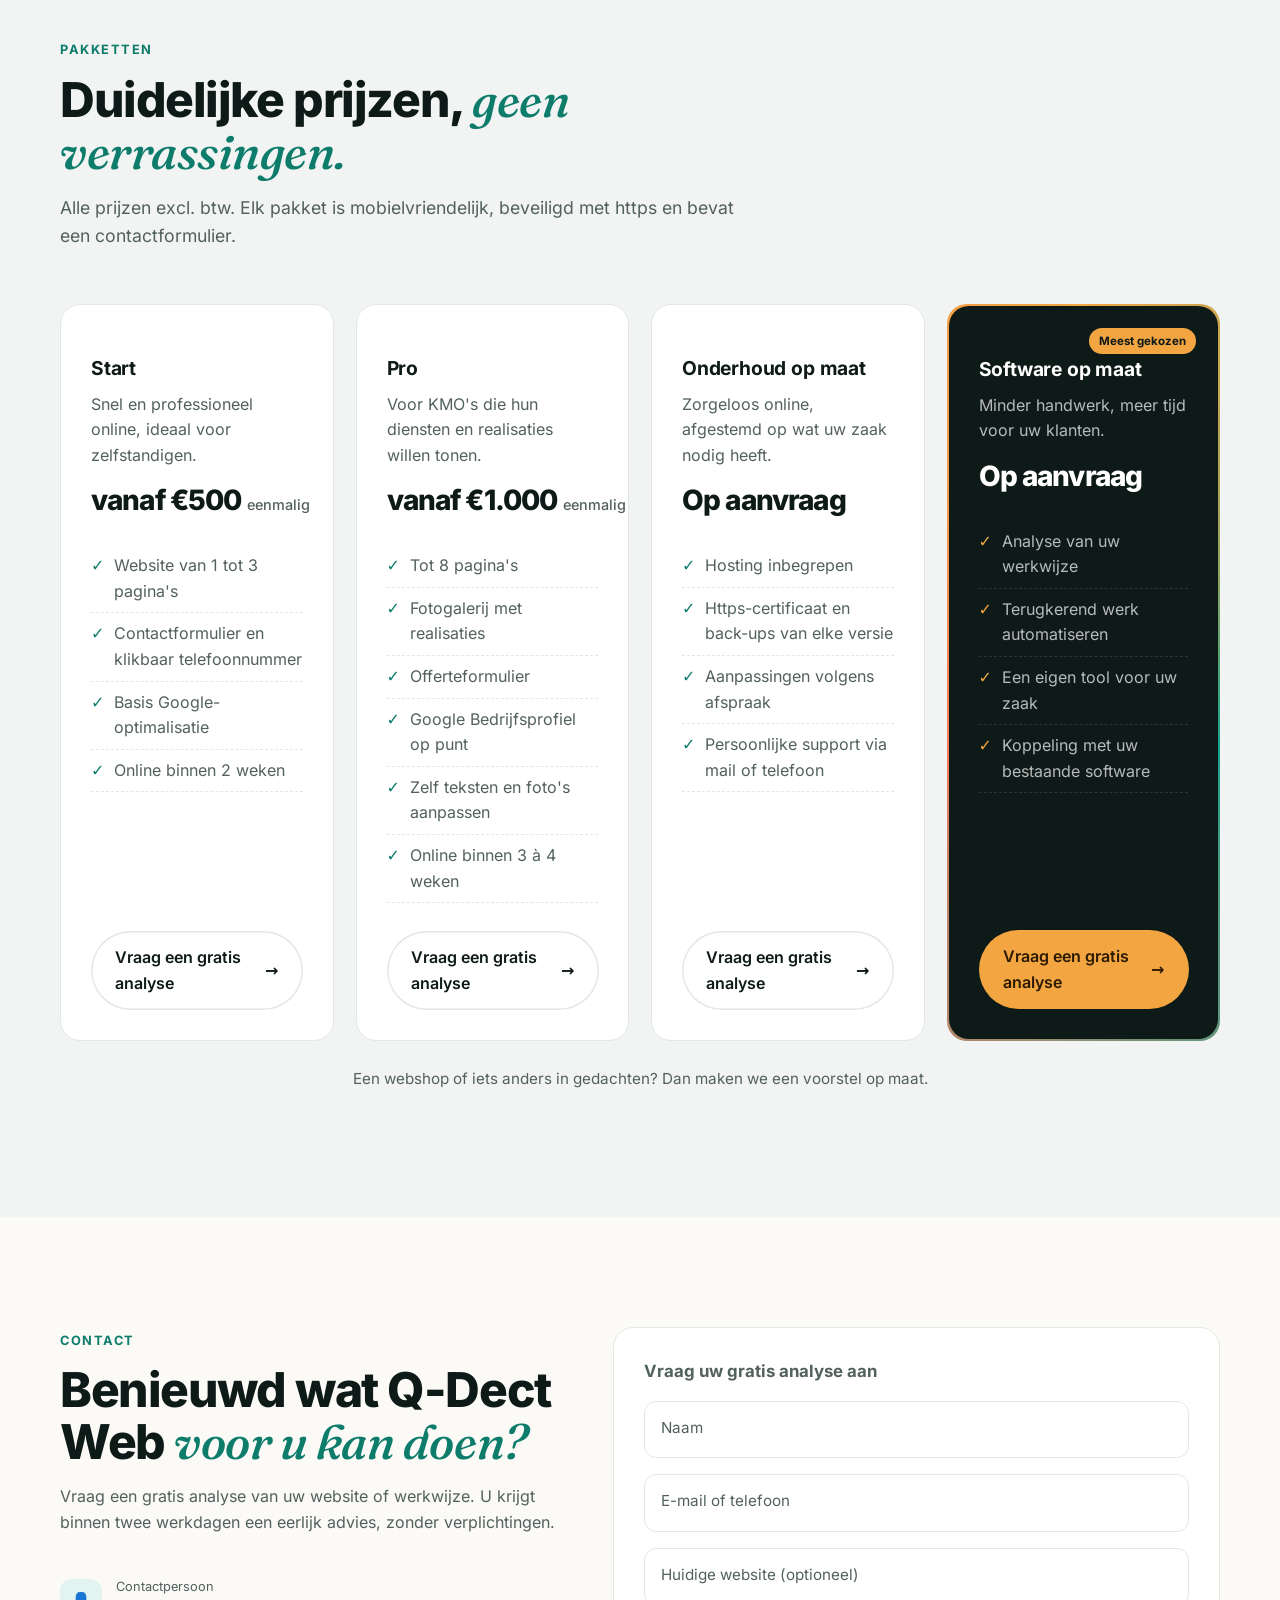
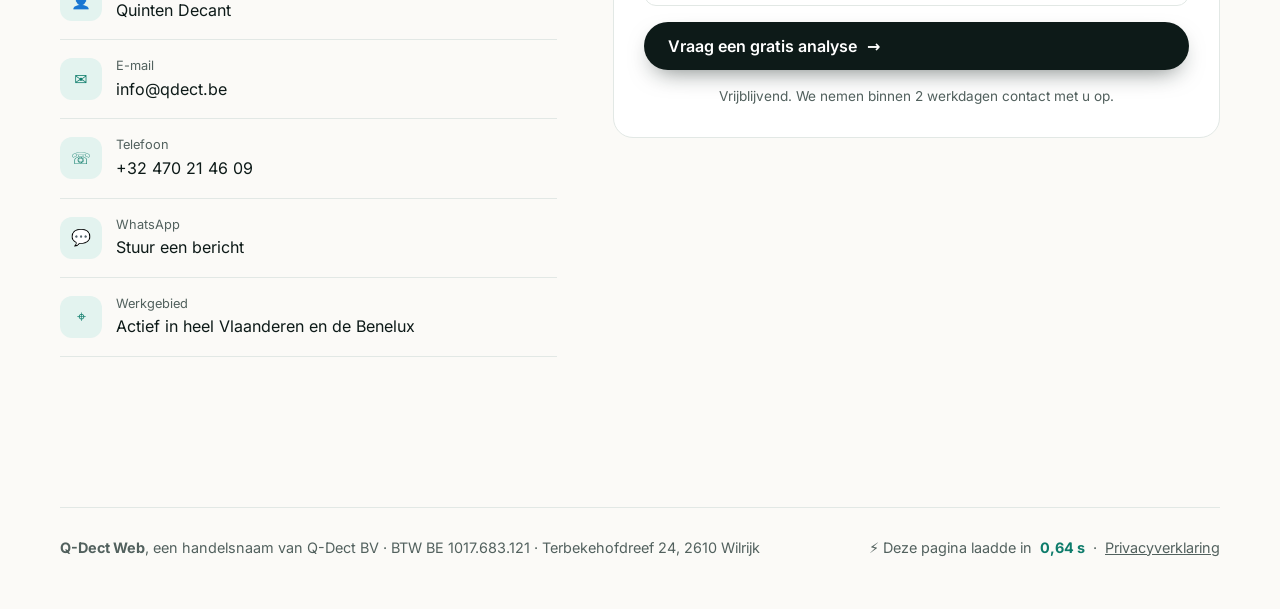
==== commit c3c38346: "Software op maat als meest gekozen, belofte weggehaald Co-Authored-By: Claude Opus 5.5 <noreply@anth" ====
--- a/index.html
+++ b/index.html
@@ -222,10 +222,6 @@
   .featured-wrap .badge { position: absolute; top: 22px; right: 22px; background: var(--accent); color: var(--ink); font-size: .72rem; font-weight: 700; padding: 4px 10px; border-radius: 999px; }
   @property --a { syntax: "<angle>"; inherits: false; initial-value: 0deg; }
   @keyframes spin { to { --a: 360deg; } }
-  .promise { display: flex; align-items: center; gap: 16px; max-width: 640px; margin: 40px auto 0; padding: 18px 22px; border-radius: 16px; background: #fff; border: 1.5px solid rgba(14,124,107,.3); box-shadow: 0 10px 30px -18px rgba(14,124,107,.5); }
-  .promise-ico { font-size: 1.8rem; }
-  .promise b { display: block; color: var(--brand-dark); }
-  .promise span { color: var(--ink-soft); }
   .mobile-bar { display: none; }
   @media (max-width: 620px) {
     .mobile-bar { display: flex; position: fixed; left: 12px; right: 12px; bottom: 12px; z-index: 45; gap: 10px; }
@@ -463,15 +459,12 @@
           <ul><li>Website van 1 tot 3 pagina's</li><li>Contactformulier en klikbaar telefoonnummer</li><li>Basis Google-optimalisatie</li><li>Online binnen 2 weken</li></ul>
           <a href="#contact" class="btn btn-ghost">Vraag een gratis analyse <span class="arrow">→</span></a>
         </div>
-        <div class="featured-wrap reveal" style="--d:.1s">
-          <div class="card price">
-            <span class="badge">Meest gekozen</span>
-            <h3>Pro</h3>
-            <p>Voor KMO's die hun diensten en realisaties willen tonen.</p>
-            <div class="amount">vanaf €1.000 <small style="color:rgba(255,255,255,.6)">eenmalig</small></div>
-            <ul><li>Tot 8 pagina's</li><li>Fotogalerij met realisaties</li><li>Offerteformulier</li><li>Google Bedrijfsprofiel op punt</li><li>Zelf teksten en foto's aanpassen</li><li>Online binnen 3 à 4 weken</li></ul>
-            <a href="#contact" class="btn btn-accent magnetic">Vraag een gratis analyse <span class="arrow">→</span></a>
-          </div>
+        <div class="card price spot reveal" style="--d:.1s">
+          <h3>Pro</h3>
+          <p>Voor KMO's die hun diensten en realisaties willen tonen.</p>
+          <div class="amount">vanaf €1.000 <small>eenmalig</small></div>
+          <ul><li>Tot 8 pagina's</li><li>Fotogalerij met realisaties</li><li>Offerteformulier</li><li>Google Bedrijfsprofiel op punt</li><li>Zelf teksten en foto's aanpassen</li><li>Online binnen 3 à 4 weken</li></ul>
+          <a href="#contact" class="btn btn-ghost">Vraag een gratis analyse <span class="arrow">→</span></a>
         </div>
         <div class="card price spot reveal" style="--d:.2s">
           <h3>Onderhoud op maat</h3>
@@ -480,15 +473,17 @@
           <ul><li>Hosting inbegrepen</li><li>Https-certificaat en back-ups van elke versie</li><li>Aanpassingen volgens afspraak</li><li>Persoonlijke support via mail of telefoon</li></ul>
           <a href="#contact" class="btn btn-ghost">Vraag een gratis analyse <span class="arrow">→</span></a>
         </div>
-        <div class="card price spot reveal" style="--d:.3s">
-          <h3>Software op maat</h3>
-          <p>Minder handwerk, meer tijd voor uw klanten.</p>
-          <div class="amount">Op aanvraag</div>
-          <ul><li>Analyse van uw werkwijze</li><li>Terugkerend werk automatiseren</li><li>Een eigen tool voor uw zaak</li><li>Koppeling met uw bestaande software</li></ul>
-          <a href="#contact" class="btn btn-ghost">Vraag een gratis analyse <span class="arrow">→</span></a>
-        </div>
-      </div>
-      <div class="promise reveal"><span class="promise-ico">🛡️</span><div><b>Onze belofte</b><span>U betaalt pas het saldo als u tevreden bent met het ontwerp.</span></div></div>
+        <div class="featured-wrap reveal" style="--d:.3s">
+          <div class="card price">
+            <span class="badge">Meest gekozen</span>
+            <h3>Software op maat</h3>
+            <p>Minder handwerk, meer tijd voor uw klanten.</p>
+            <div class="amount">Op aanvraag</div>
+            <ul><li>Analyse van uw werkwijze</li><li>Terugkerend werk automatiseren</li><li>Een eigen tool voor uw zaak</li><li>Koppeling met uw bestaande software</li></ul>
+            <a href="#contact" class="btn btn-accent magnetic">Vraag een gratis analyse <span class="arrow">→</span></a>
+          </div>
+        </div>
+      </div>
       <p class="note reveal">Een webshop of iets anders in gedachten? Dan maken we een voorstel op maat.</p>
     </div>
   </section>
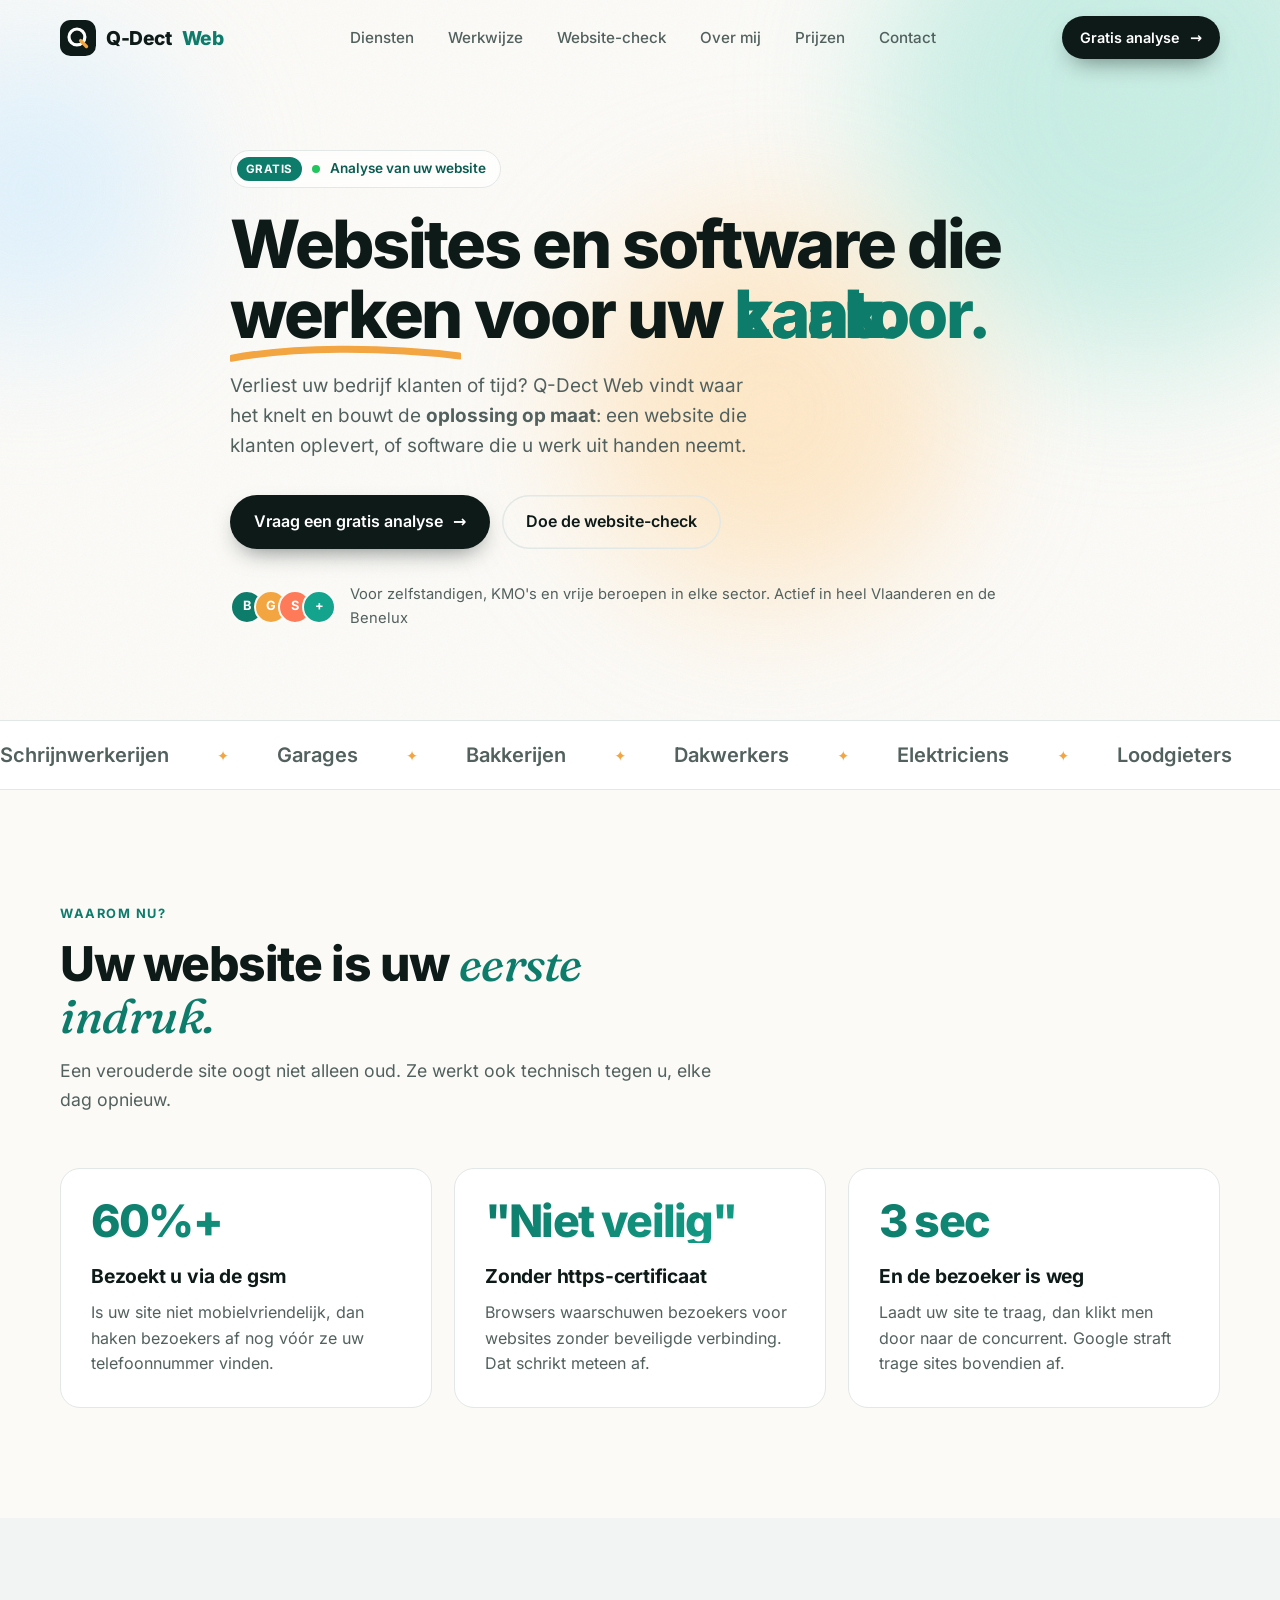
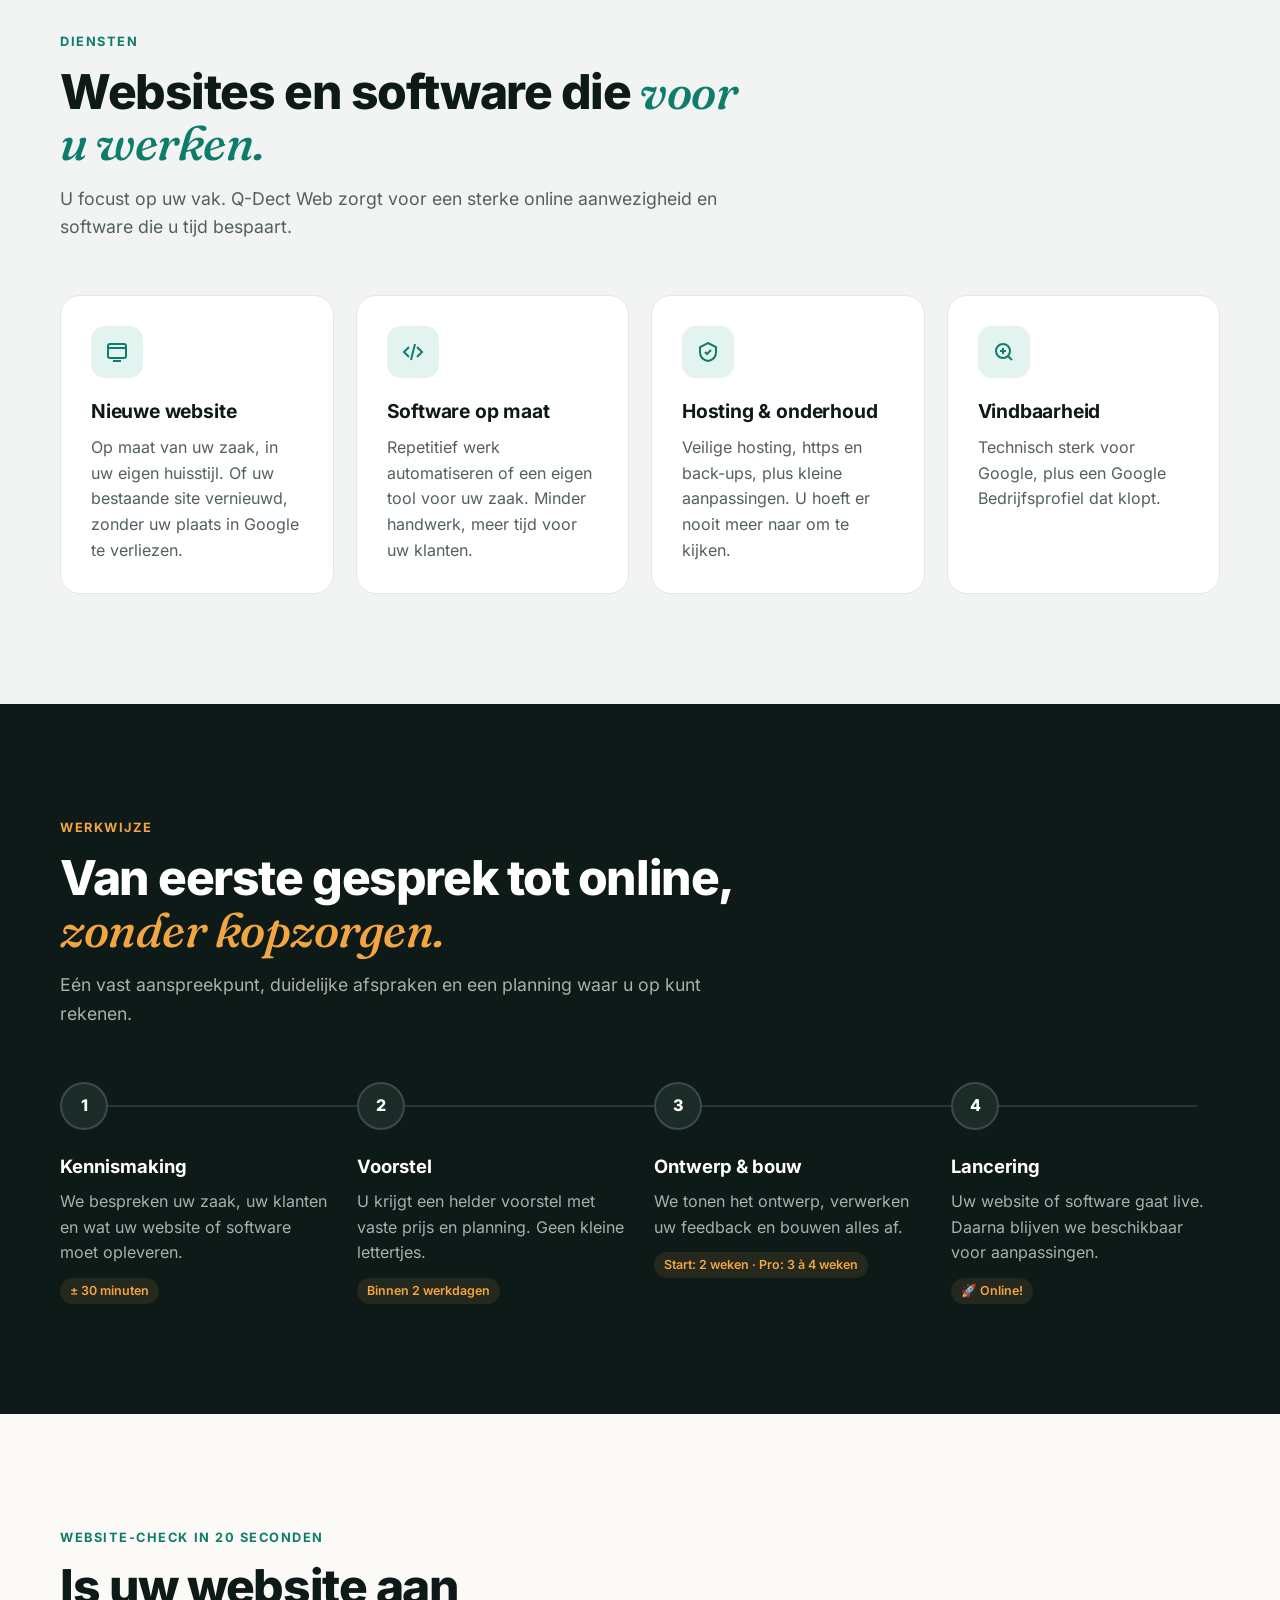
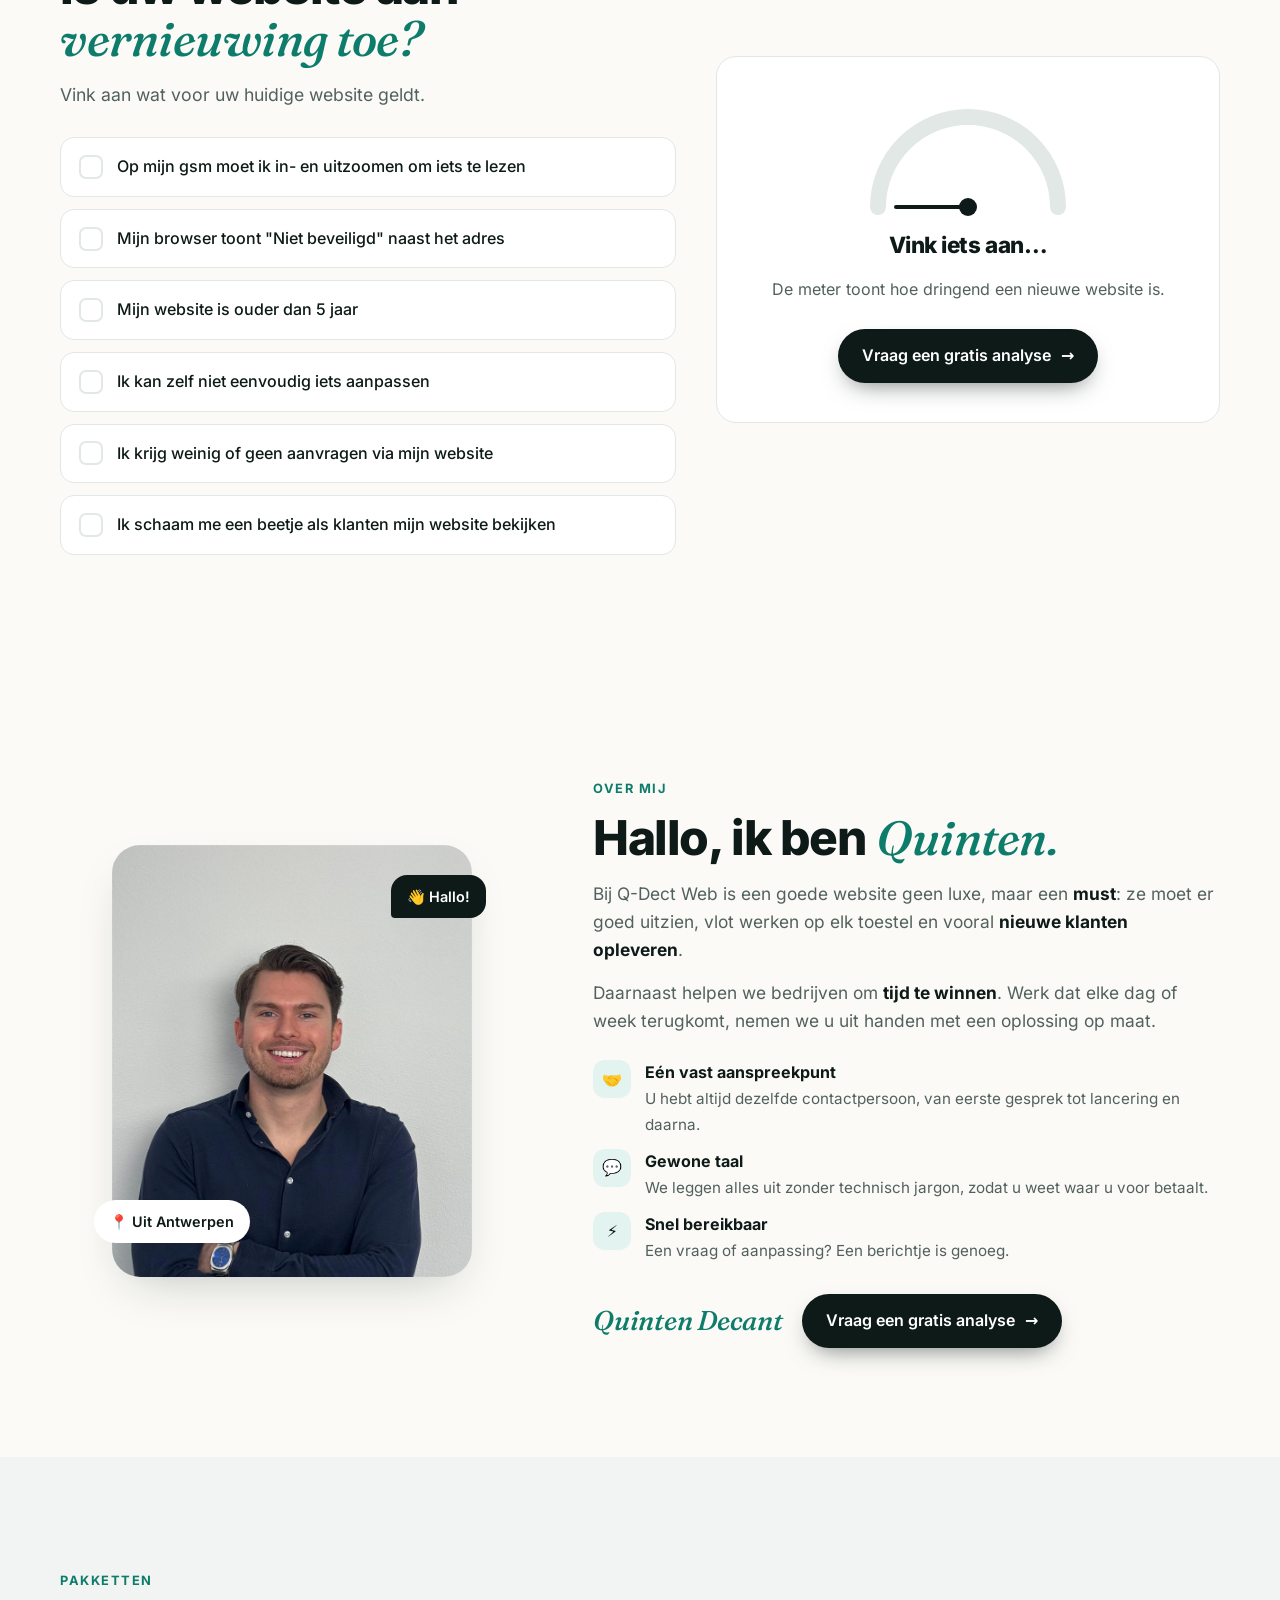
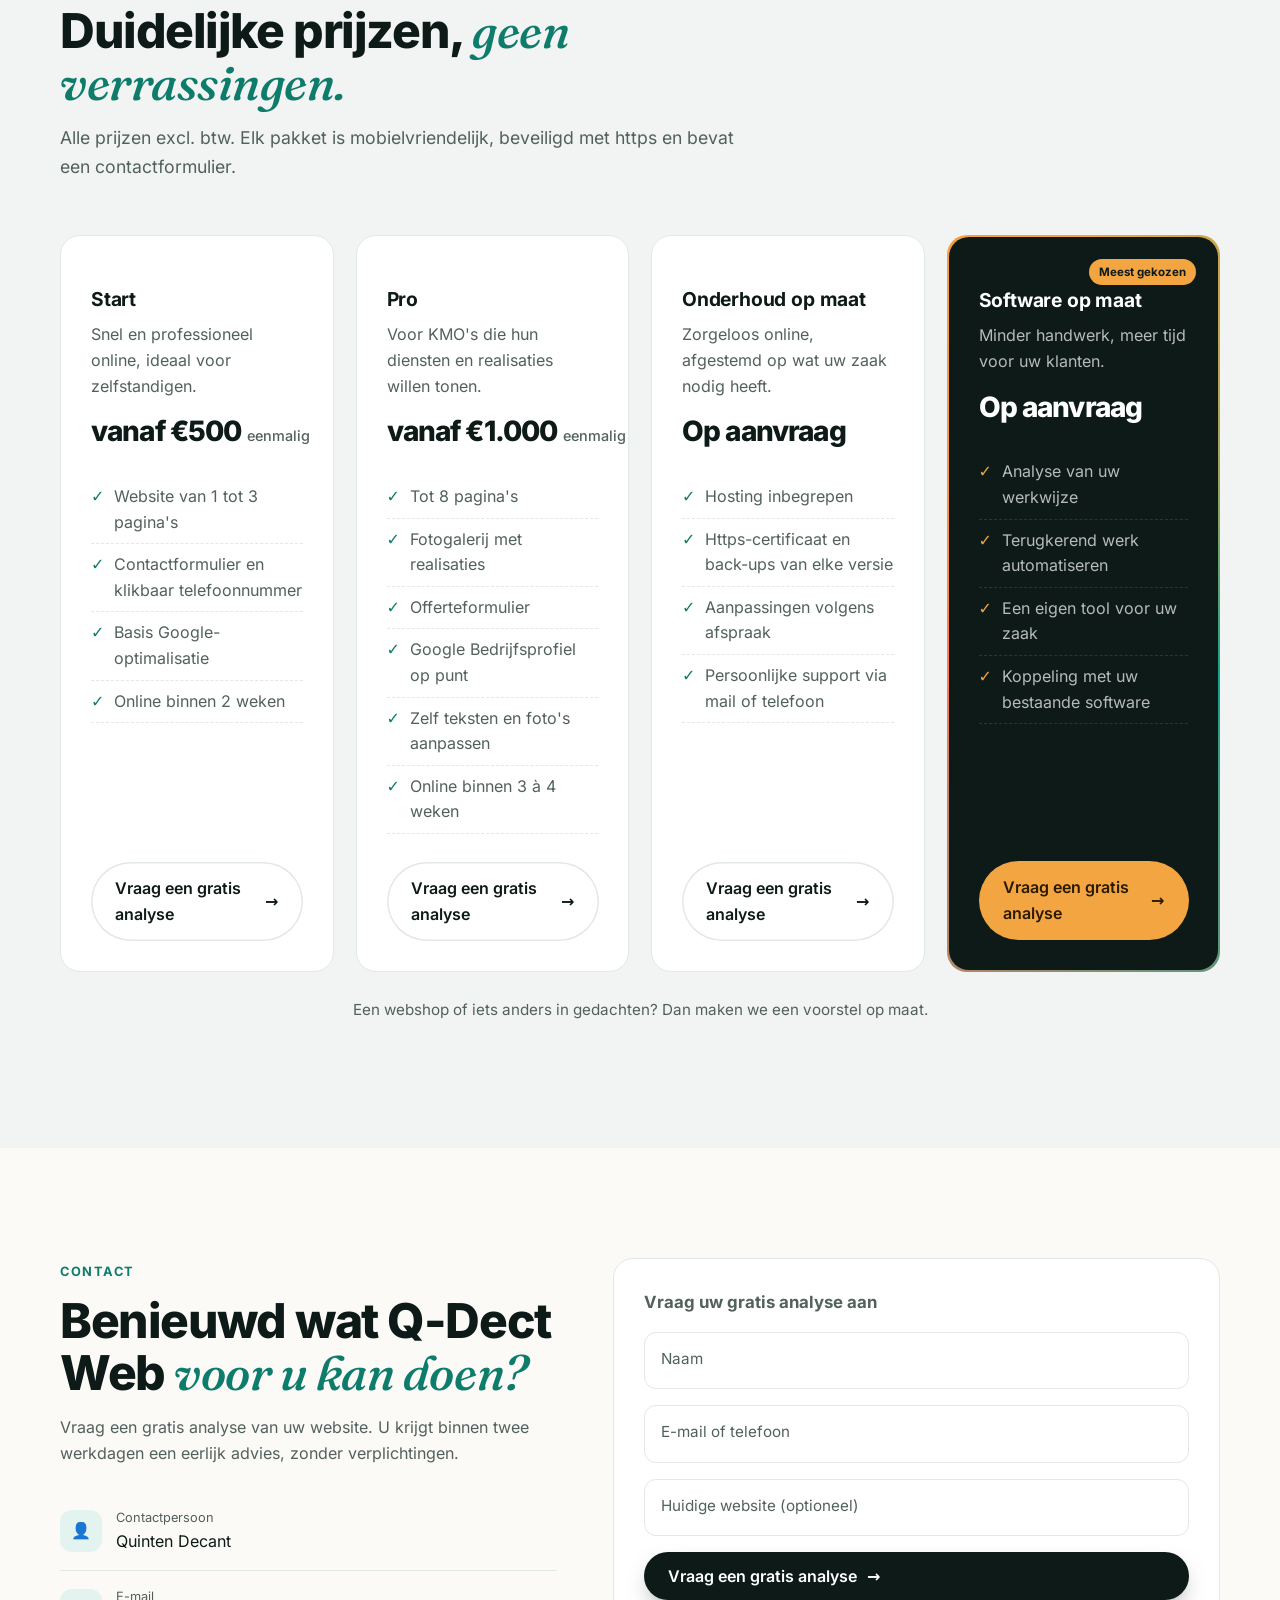
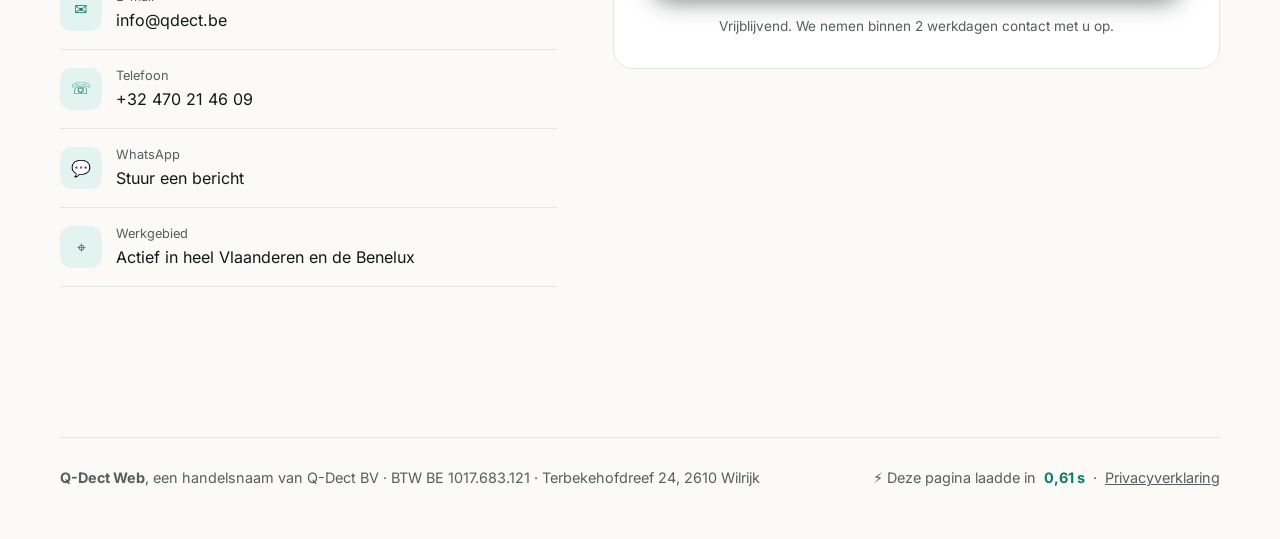
==== commit cdf648ba: "Nieuwe titel en gratis analyse zonder werkwijze Co-Authored-By: Claude Opus 5.5 <noreply@anthropic.c" ====
--- a/index.html
+++ b/index.html
@@ -316,8 +316,8 @@
     <div class="blob b1"></div><div class="blob b2"></div><div class="blob b3"></div><div class="grain"></div>
     <div class="wrap hero-grid">
       <div>
-        <span class="pill reveal"><b>GRATIS</b><span class="pulse"></span> Analyse van uw website of werkwijze</span>
-        <h1 class="reveal" style="--d:.08s">Websites en software die <span class="underline">klanten<svg viewBox="0 0 300 20" preserveAspectRatio="none" aria-hidden="true"><path d="M2 14 C 80 4, 200 4, 298 12" fill="none" stroke="#f2a541" stroke-width="6" stroke-linecap="round"/></svg></span> opleveren voor uw <span class="rotator" aria-live="polite"><span class="on">zaak.</span><span>kantoor.</span><span>praktijk.</span><span>winkel.</span><span>bedrijf.</span></span></h1>
+        <span class="pill reveal"><b>GRATIS</b><span class="pulse"></span> Analyse van uw website</span>
+        <h1 class="reveal" style="--d:.08s">Websites en software die <span class="underline">werken<svg viewBox="0 0 300 20" preserveAspectRatio="none" aria-hidden="true"><path d="M2 14 C 80 4, 200 4, 298 12" fill="none" stroke="#f2a541" stroke-width="6" stroke-linecap="round"/></svg></span> voor uw <span class="rotator" aria-live="polite"><span class="on">zaak.</span><span>kantoor.</span><span>praktijk.</span><span>winkel.</span><span>bedrijf.</span></span></h1>
         <p class="lead reveal" style="--d:.16s">Verliest uw bedrijf klanten of tijd? Q-Dect Web vindt waar het knelt en bouwt de <strong>oplossing op maat</strong>: een website die klanten oplevert, of software die u werk uit handen neemt.</p>
         <div class="hero-cta reveal" style="--d:.24s">
           <a href="#contact" class="btn btn-primary magnetic">Vraag een gratis analyse <span class="arrow">→</span></a>
@@ -493,7 +493,7 @@
       <div class="contact-info reveal">
         <span class="kicker">Contact</span>
         <h2>Benieuwd wat Q-Dect Web <span class="serif">voor u kan doen?</span></h2>
-        <p style="color:var(--ink-soft);margin:0 0 26px">Vraag een gratis analyse van uw website of werkwijze. U krijgt binnen twee werkdagen een eerlijk advies, zonder verplichtingen.</p>
+        <p style="color:var(--ink-soft);margin:0 0 26px">Vraag een gratis analyse van uw website. U krijgt binnen twee werkdagen een eerlijk advies, zonder verplichtingen.</p>
         <div class="contact-line"><span class="ci">👤</span><span><small>Contactpersoon</small>Quinten Decant</span></div>
         <a class="contact-line" href="mailto:info@qdect.be"><span class="ci">✉</span><span><small>E-mail</small>info@qdect.be</span></a>
         <a class="contact-line" href="tel:+32470214609"><span class="ci">☏</span><span><small>Telefoon</small>+32 470 21 46 09</span></a>
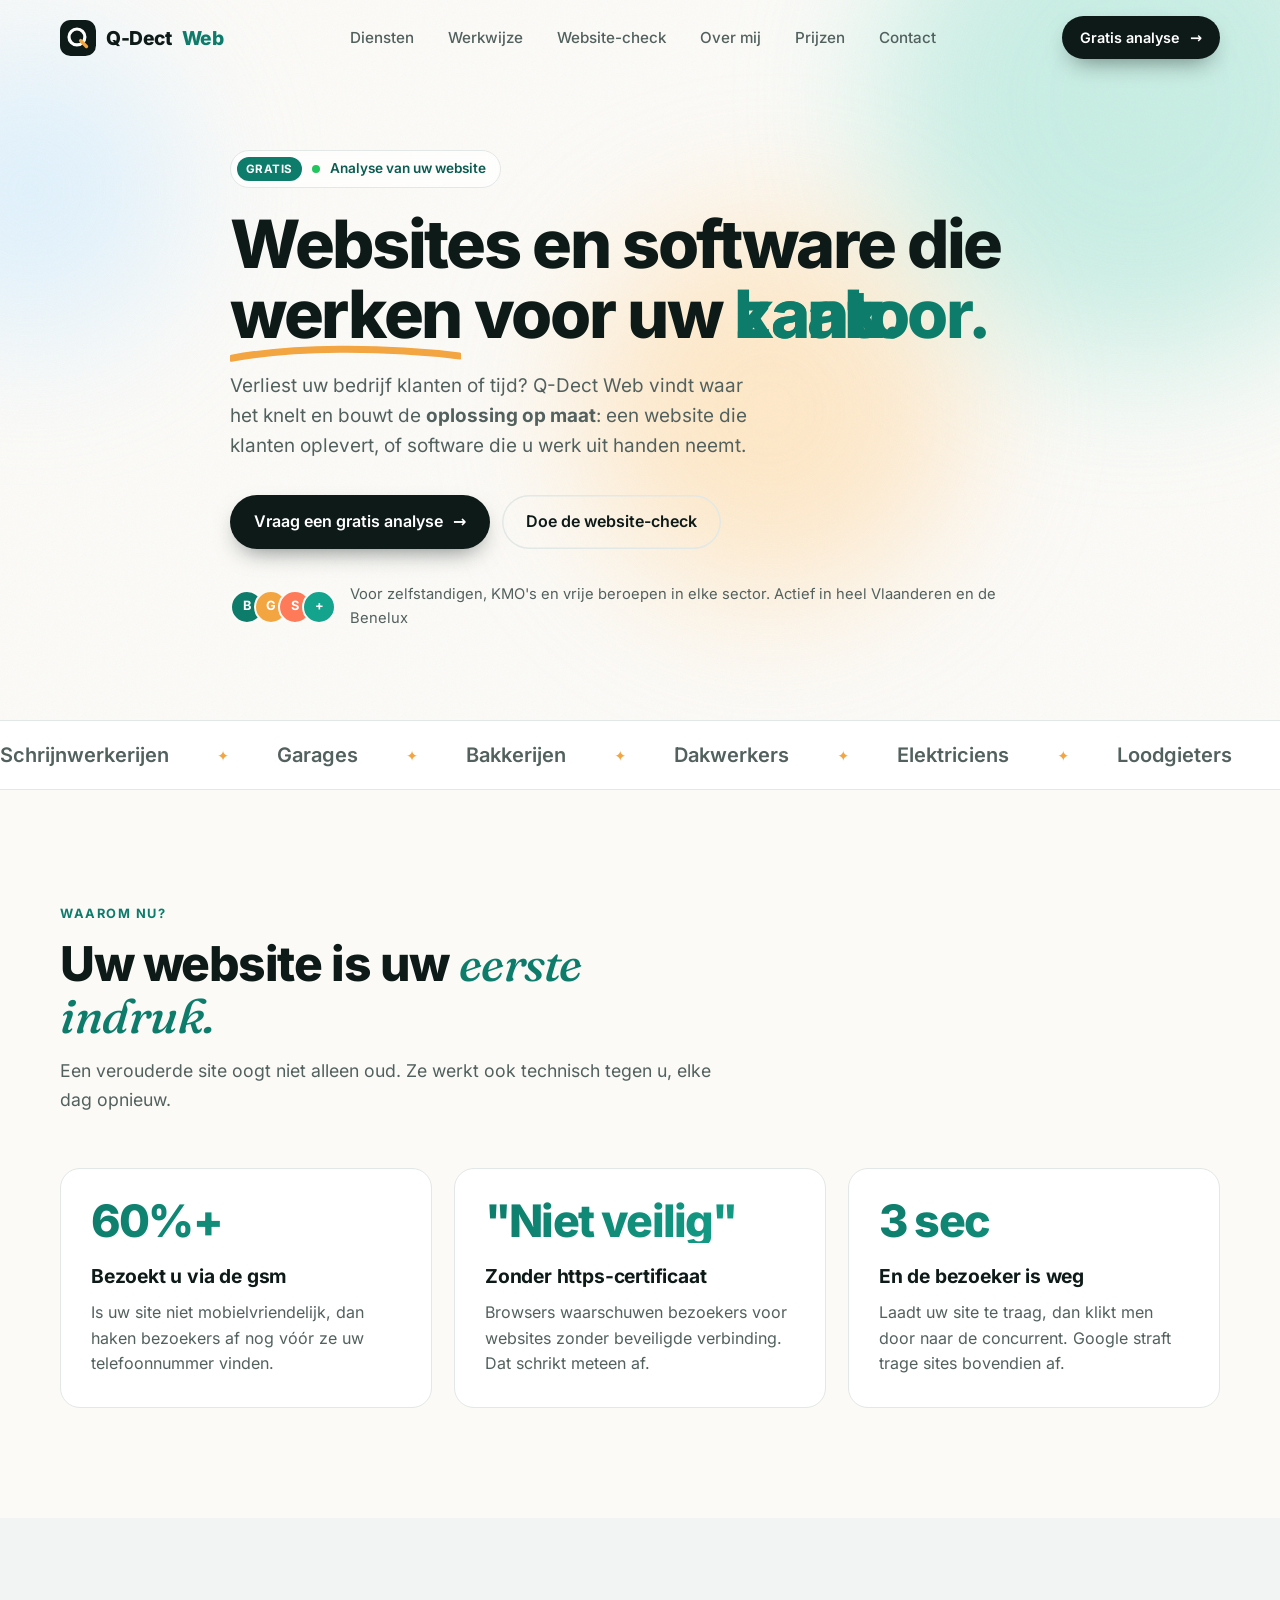
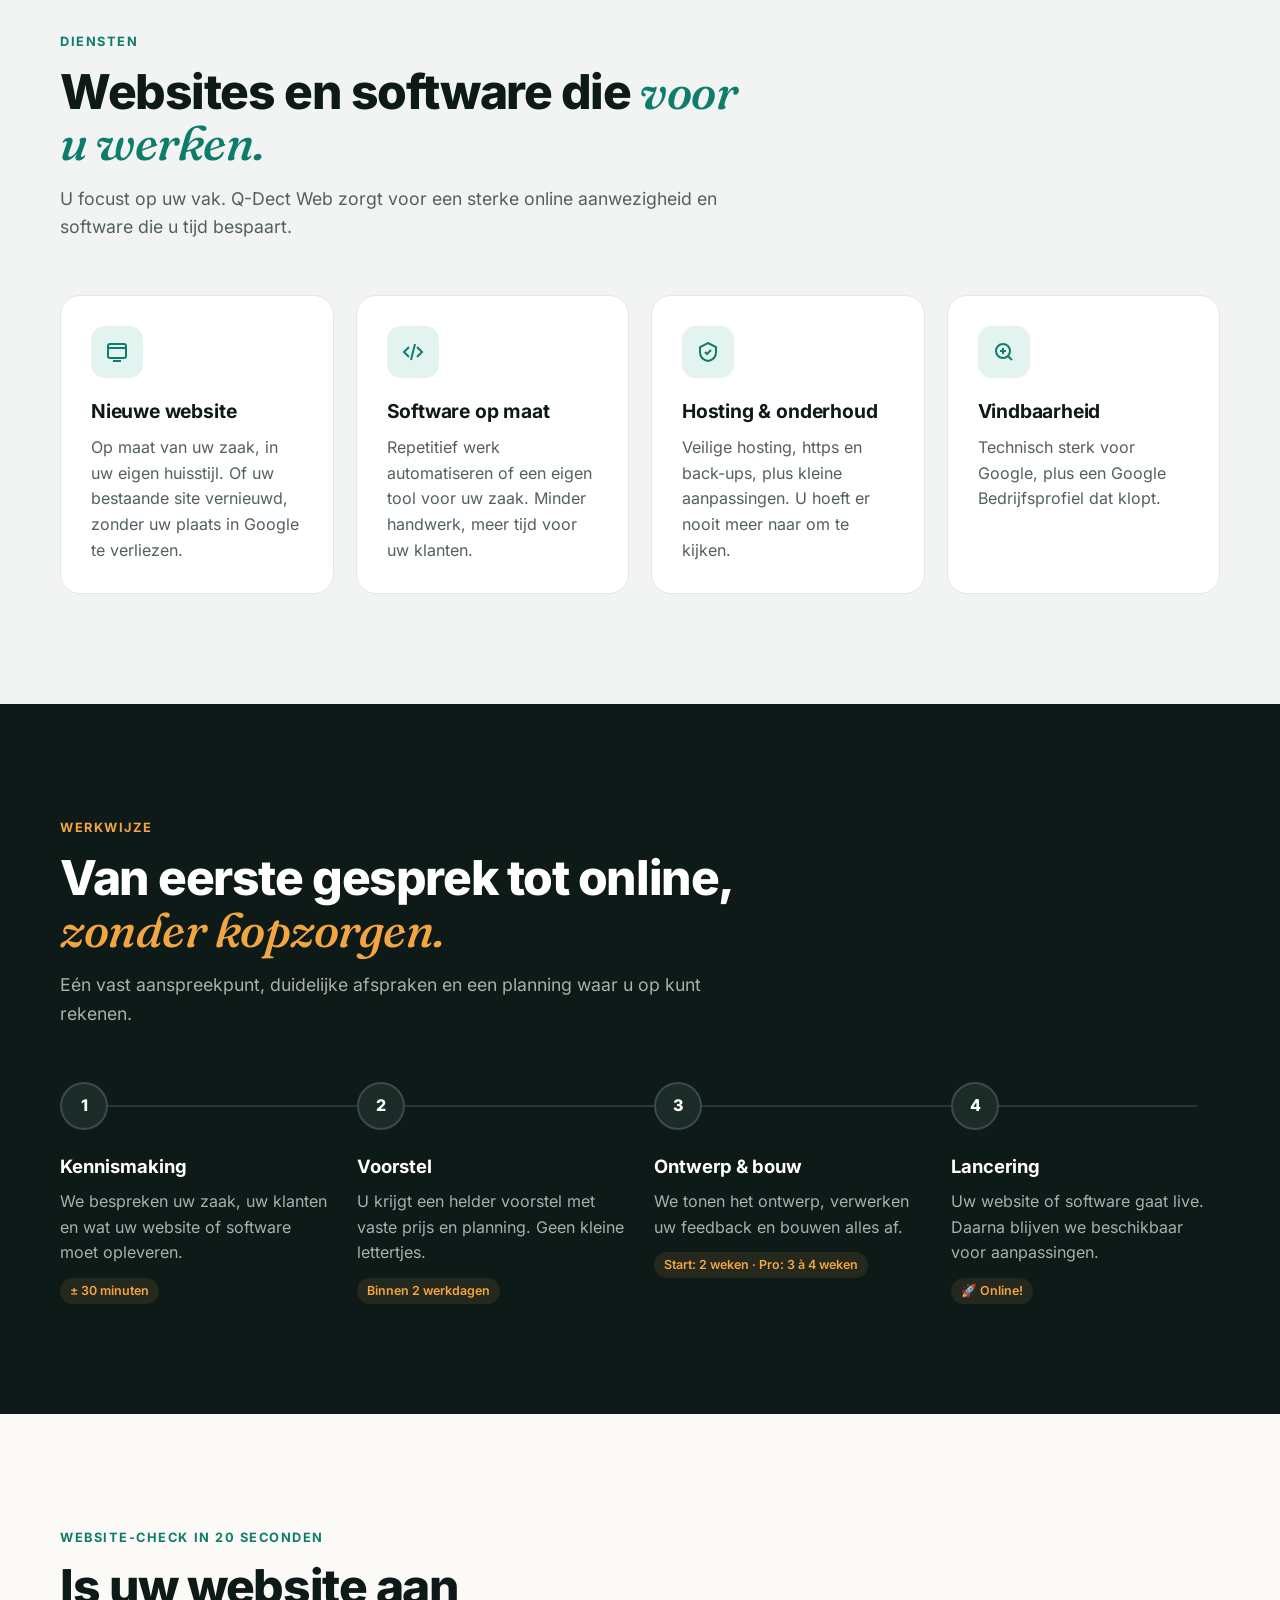
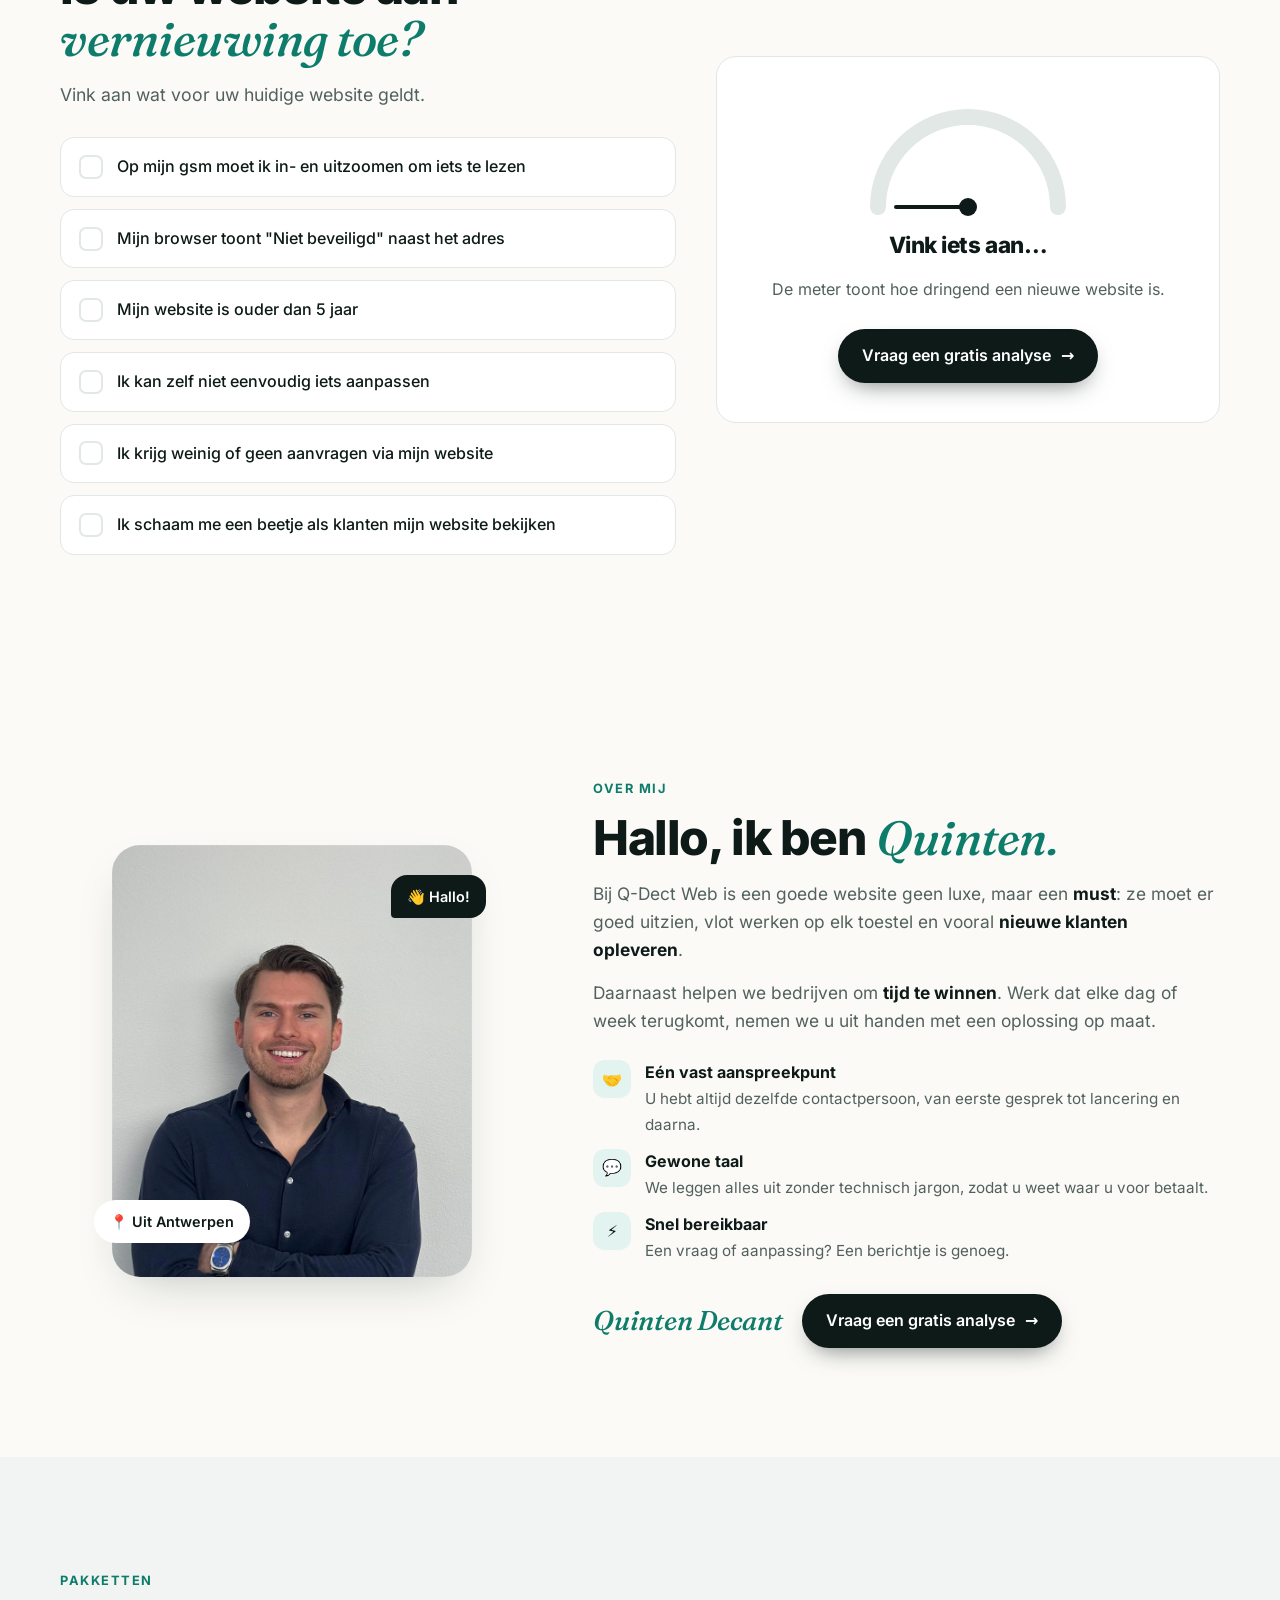
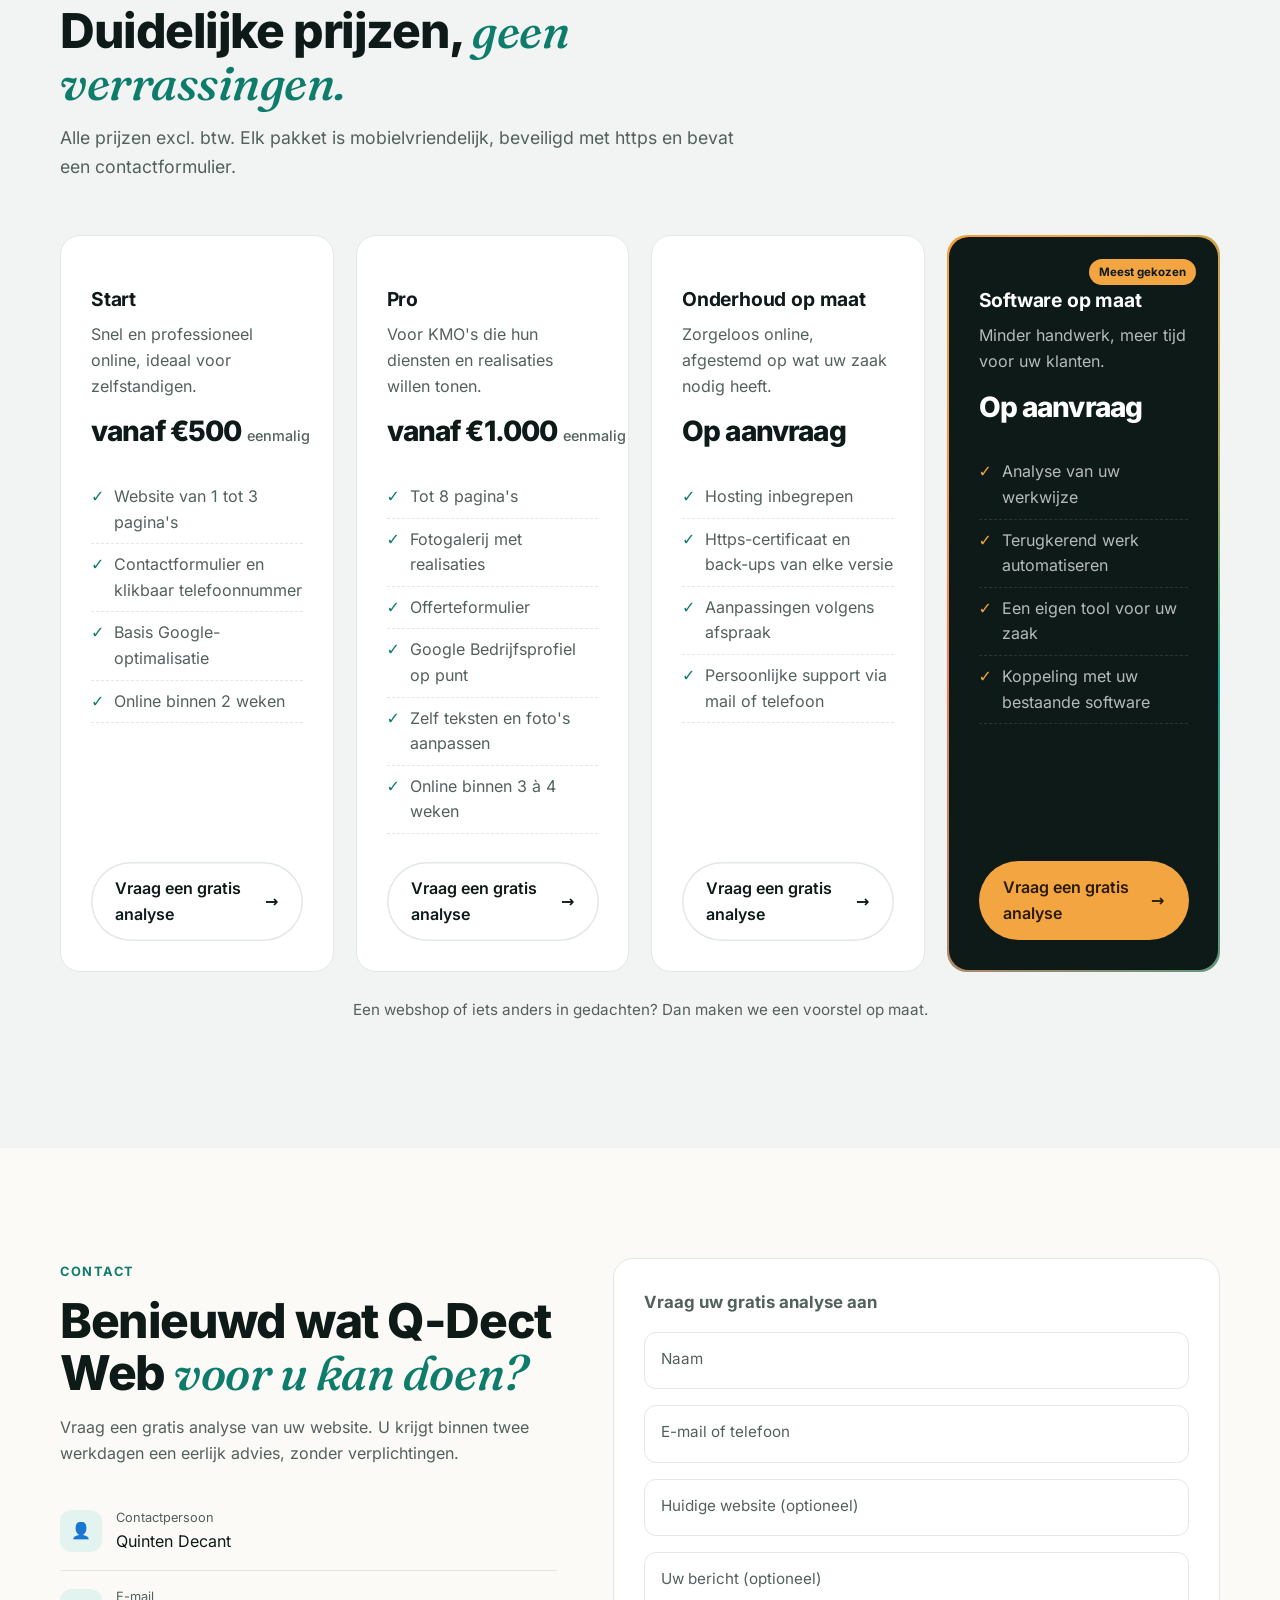
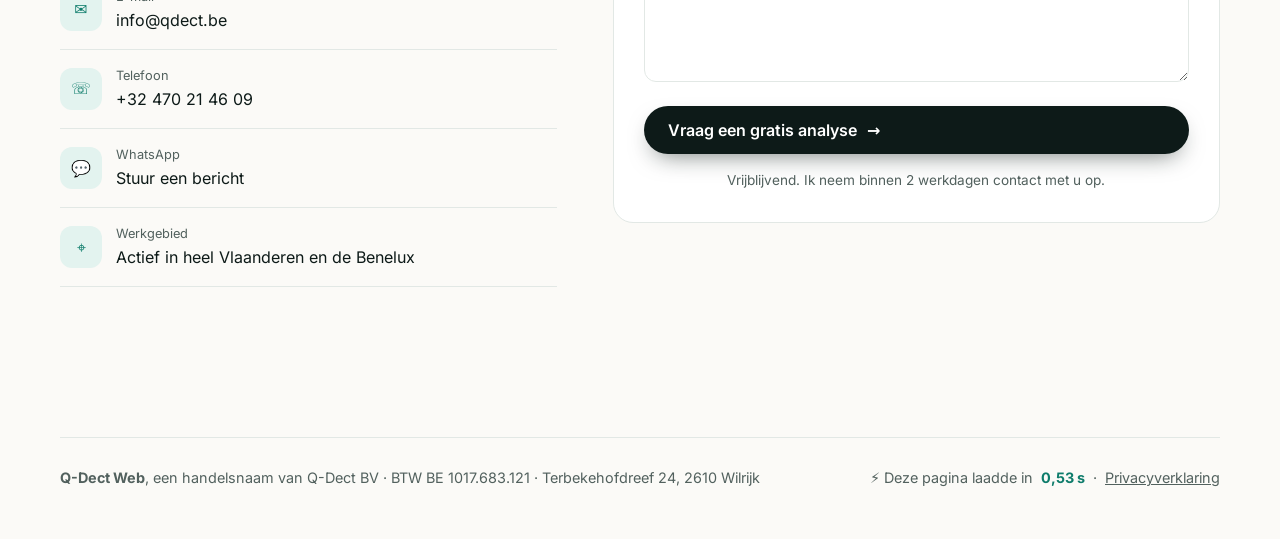
==== commit 2000fc42: "Contactformulier: berichtveld, betere foutafhandeling, ik-vorm Co-Authored-By: Claude Opus 5.5 <nore" ====
--- a/index.html
+++ b/index.html
@@ -509,8 +509,9 @@
         <div class="field"><input id="f1" name="naam" placeholder=" " required autocomplete="name"><label for="f1">Naam</label></div>
         <div class="field"><input id="f3" name="contact" placeholder=" " required autocomplete="email"><label for="f3">E-mail of telefoon</label></div>
         <div class="field"><input id="f5" name="website" placeholder=" "><label for="f5">Huidige website (optioneel)</label></div>
+        <div class="field"><textarea id="f6" name="bericht" placeholder=" "></textarea><label for="f6">Uw bericht (optioneel)</label></div>
         <button class="btn btn-primary magnetic" type="submit">Vraag een gratis analyse <span class="arrow">→</span></button>
-        <p class="form-note">Vrijblijvend. We nemen binnen 2 werkdagen contact met u op.</p>
+        <p class="form-note">Vrijblijvend. Ik neem binnen 2 werkdagen contact met u op.</p>
       </form>
     </div>
   </section>
@@ -612,15 +613,17 @@
   const showToast = msg => { toast.textContent = msg; toast.classList.add('show'); setTimeout(() => toast.classList.remove('show'), 5000); };
   form.addEventListener('submit', async e => {
     e.preventDefault();
-    const btn = form.querySelector('button[type=submit]'); btn.disabled = true;
+    const btn = form.querySelector('button[type=submit]'), label = btn.innerHTML;
+    btn.disabled = true; btn.textContent = 'Bezig met versturen…';
     try {
       const res = await fetch('https://formsubmit.co/ajax/info@qdect.be', { method: 'POST', headers: { 'Accept': 'application/json' }, body: new FormData(form) });
-      if (!res.ok) throw new Error(res.status);
+      const data = await res.json().catch(() => ({}));
+      if (!res.ok || String(data.success) !== 'true') throw new Error(data.message || res.status);
       form.reset();
-      showToast('Bedankt! Uw aanvraag is goed ontvangen. U hoort binnen twee werkdagen van ons.');
+      showToast('Bedankt! Uw aanvraag is goed ontvangen. U hoort binnen twee werkdagen van mij.');
     } catch {
       showToast('Er ging iets mis bij het versturen. Mail ons gerust op info@qdect.be.');
-    } finally { btn.disabled = false; }
+    } finally { btn.disabled = false; btn.innerHTML = label; }
   });
 
   // Real load time
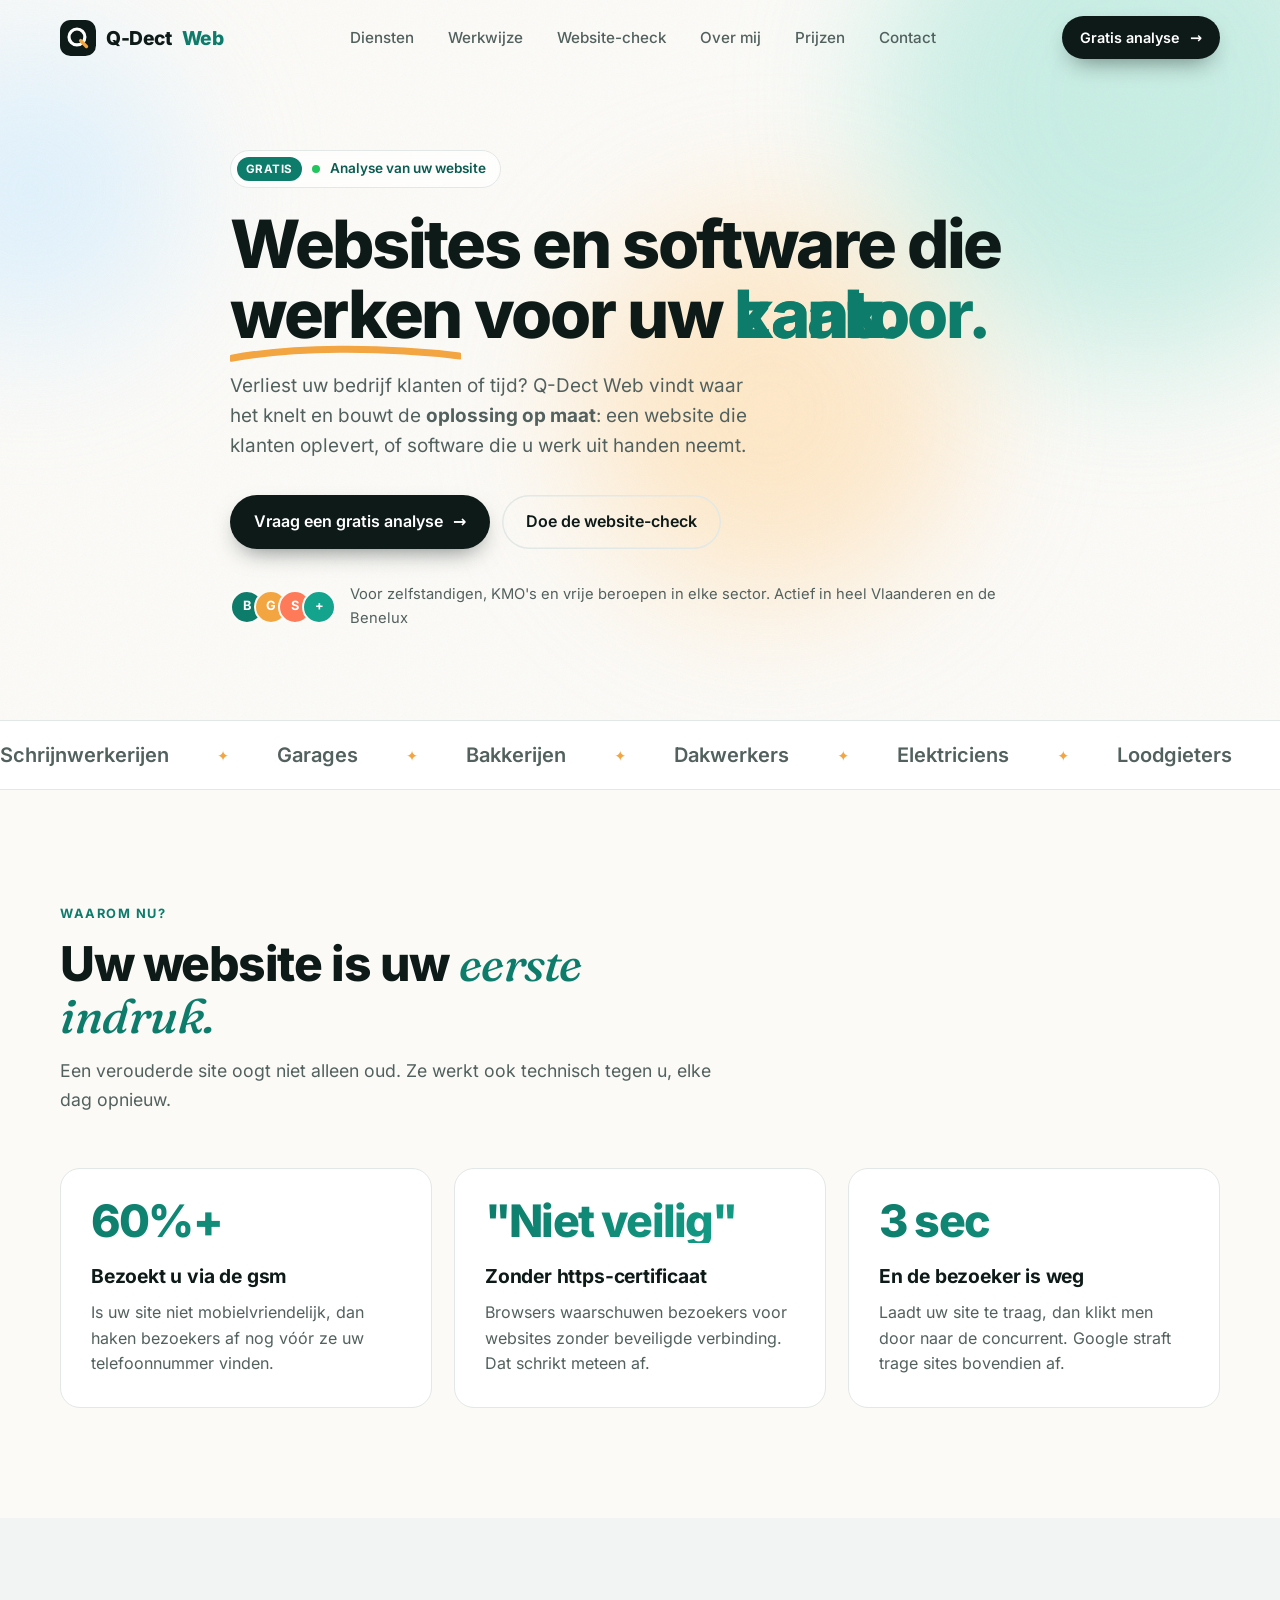
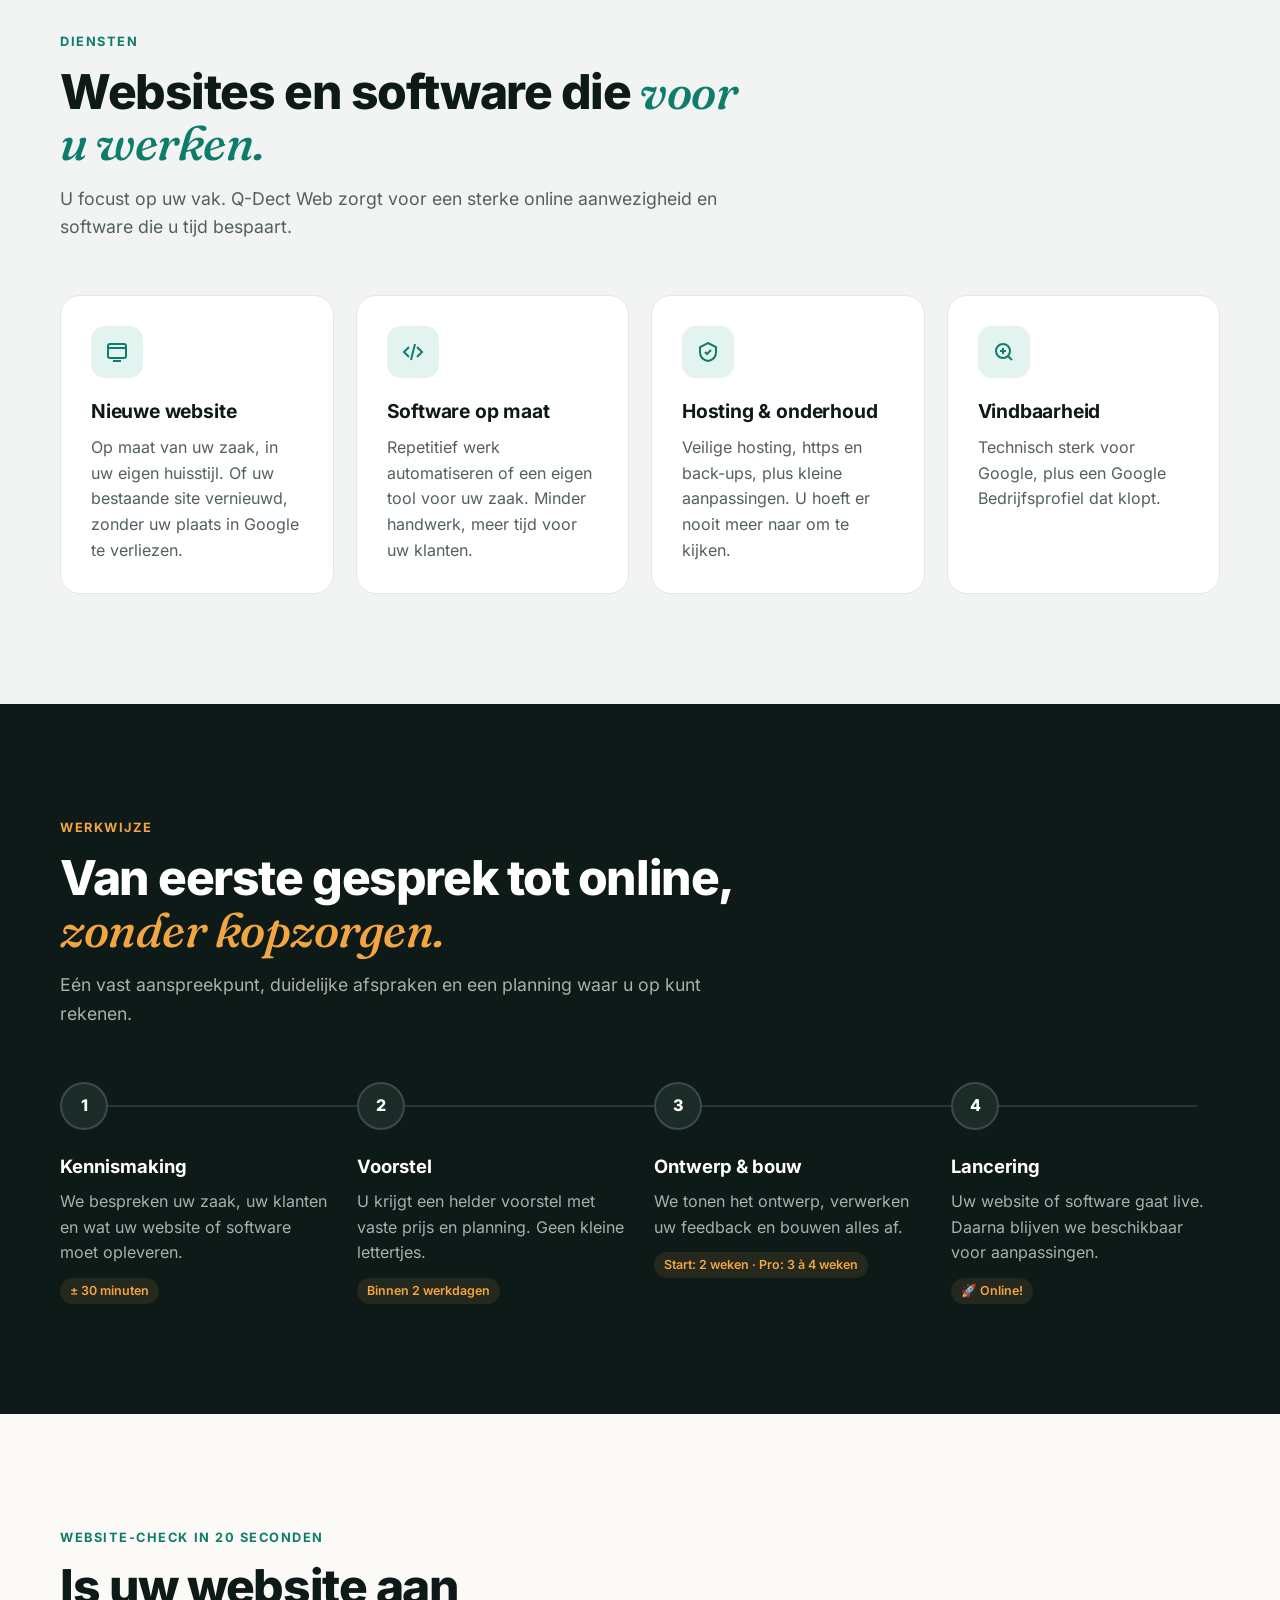
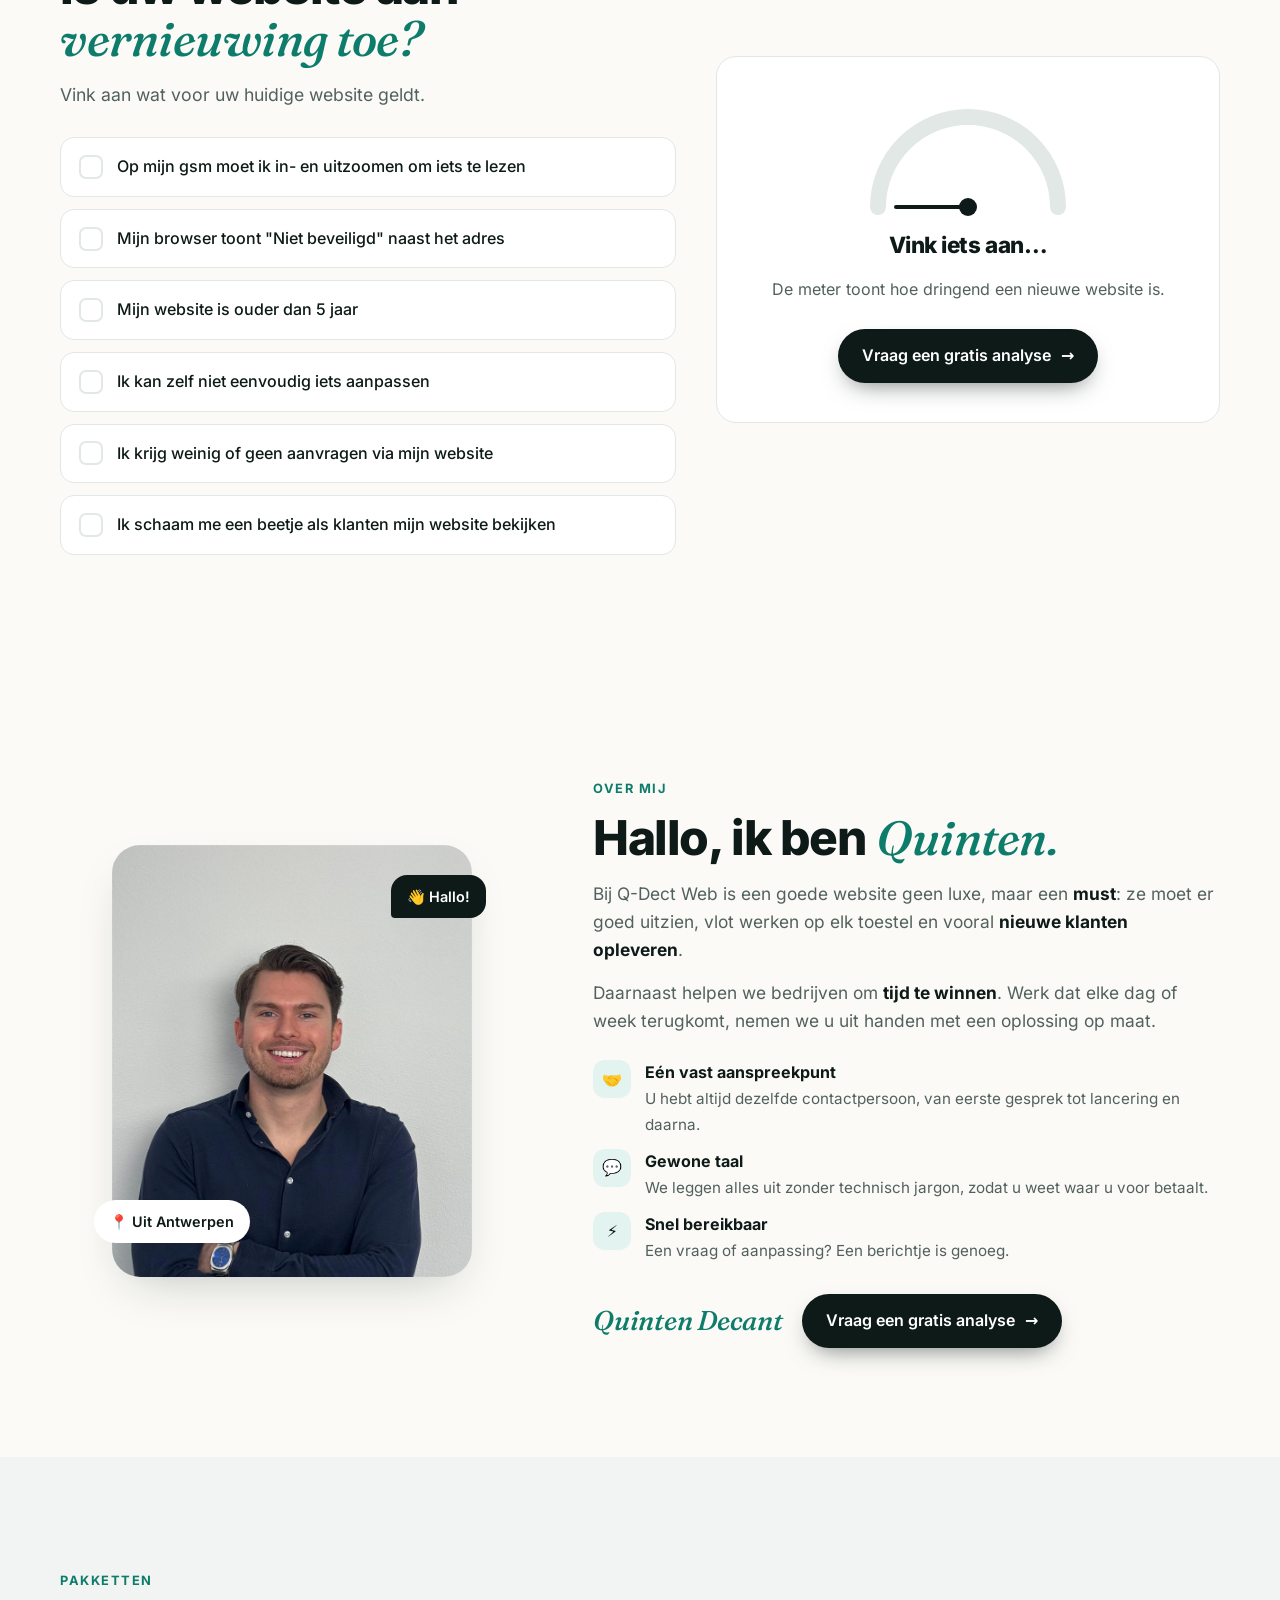
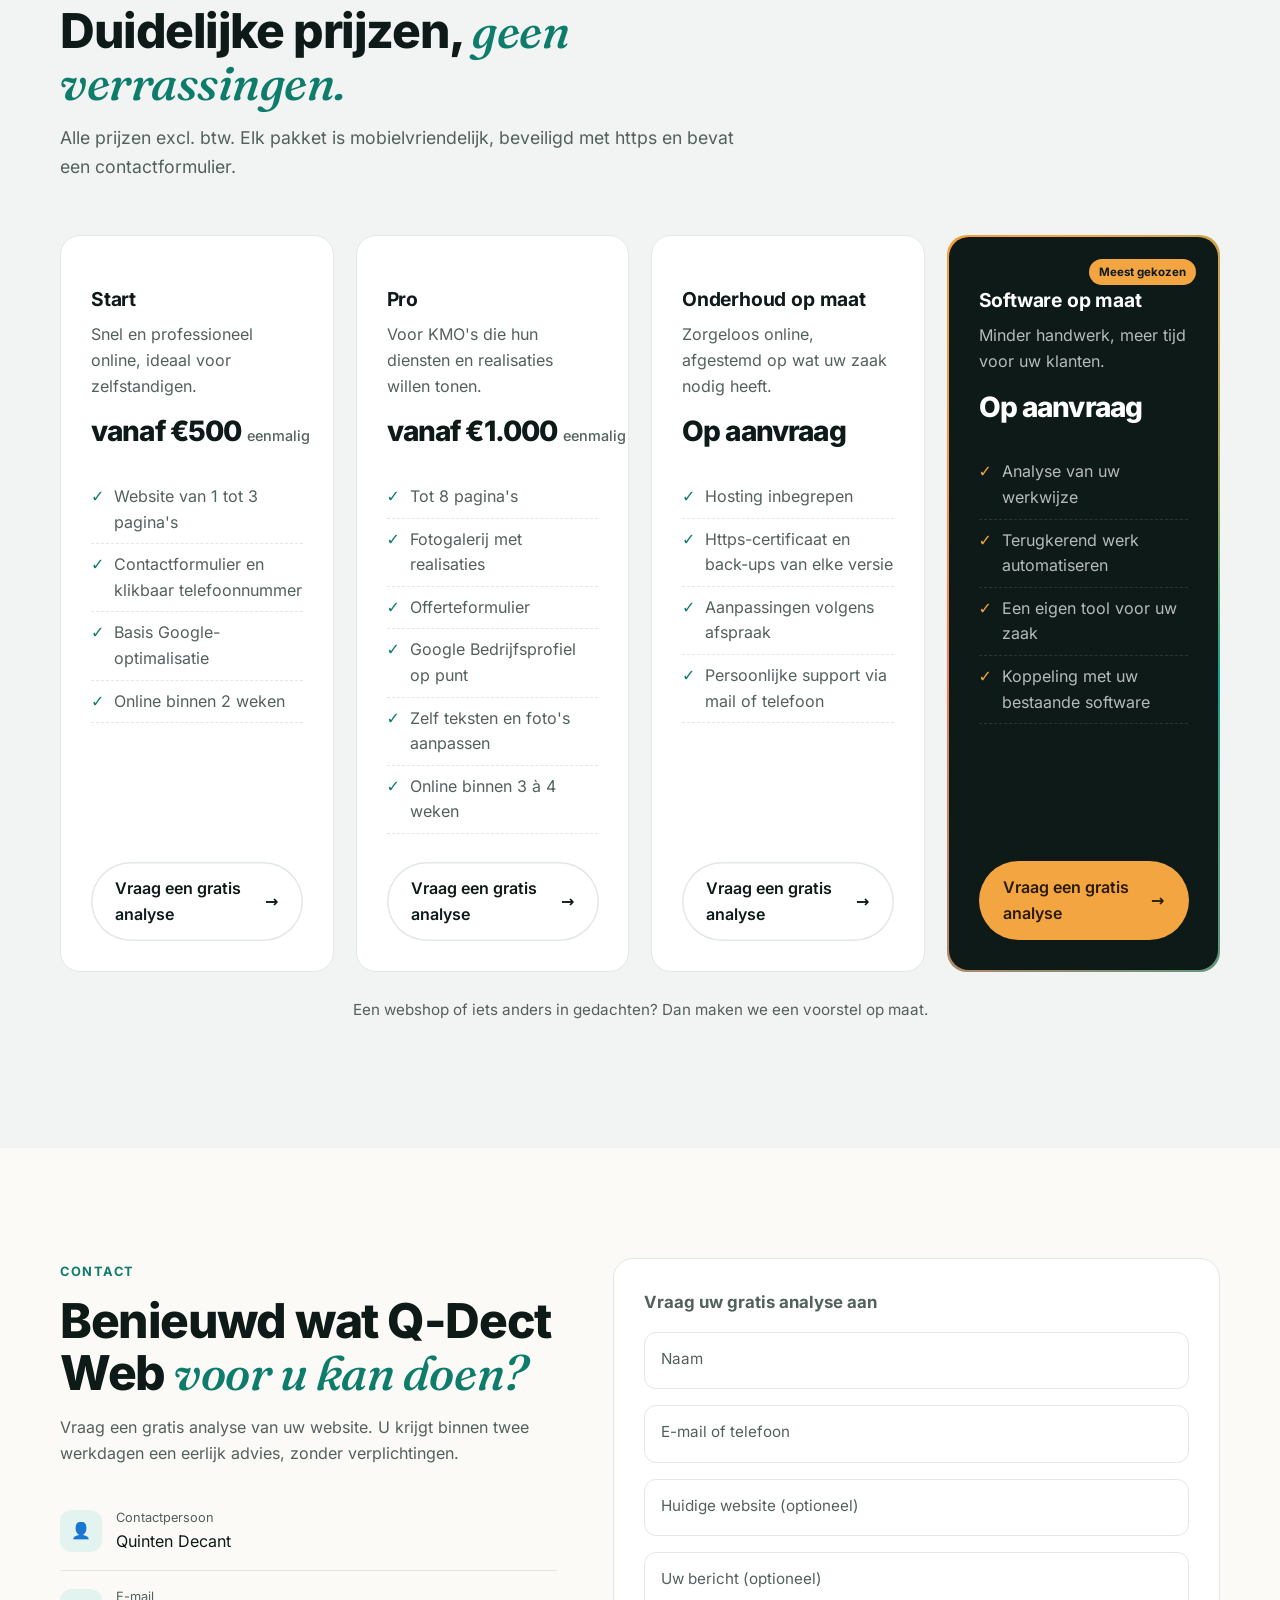
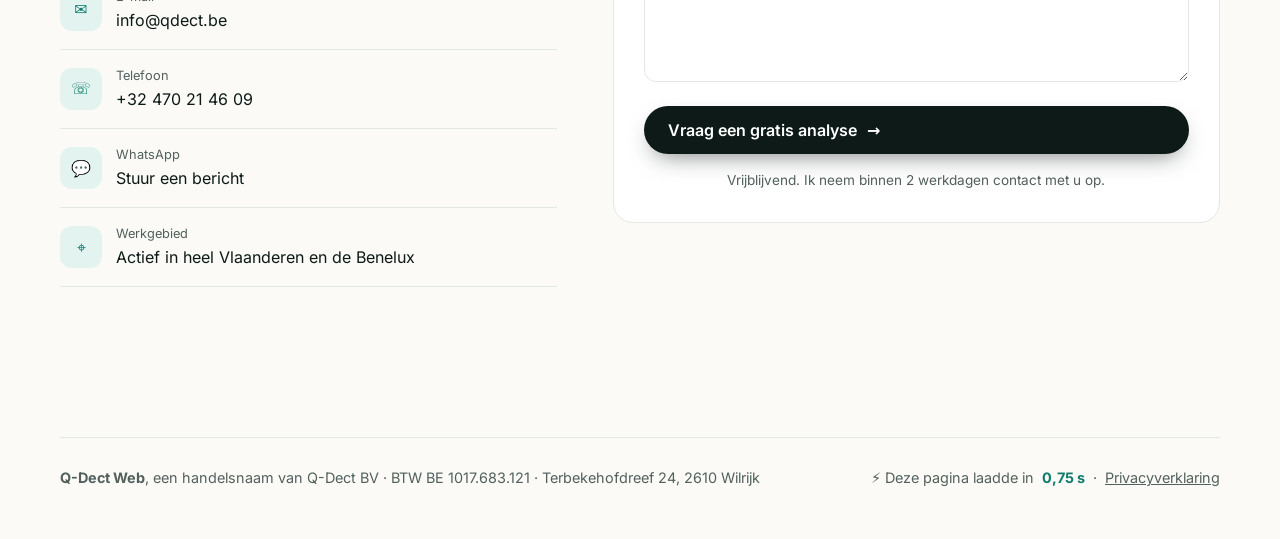
==== commit 178d1487: "Contactformulier via Web3Forms, met mail-fallback Co-Authored-By: Claude Opus 5.5 <noreply@anthropic" ====
--- a/index.html
+++ b/index.html
@@ -500,11 +500,11 @@
         <a class="contact-line" href="https://wa.me/32470214609" target="_blank" rel="noopener"><span class="ci">💬</span><span><small>WhatsApp</small>Stuur een bericht</span></a>
         <div class="contact-line"><span class="ci">⌖</span><span><small>Werkgebied</small>Actief in heel Vlaanderen en de Benelux</span></div>
       </div>
-      <form class="card reveal" style="--d:.1s" id="form" name="contact" method="POST" action="https://formsubmit.co/info@qdect.be">
-        <input type="hidden" name="_subject" value="Nieuwe aanvraag via qdect.be">
-        <input type="hidden" name="_template" value="table">
-        <input type="hidden" name="_captcha" value="false">
-        <input type="text" name="_honey" style="display:none" tabindex="-1" autocomplete="off">
+      <form class="card reveal" style="--d:.1s" id="form" name="contact" method="POST" action="https://api.web3forms.com/submit">
+        <input type="hidden" name="access_key" value="9d932397-b98a-4ff9-84fc-5c57a3bfd442">
+        <input type="hidden" name="subject" value="Nieuwe aanvraag via qdect.be">
+        <input type="hidden" name="from_name" value="qdect.be">
+        <input type="checkbox" name="botcheck" style="display:none" tabindex="-1" autocomplete="off">
         <p class="form-title">Vraag uw gratis analyse aan</p>
         <div class="field"><input id="f1" name="naam" placeholder=" " required autocomplete="name"><label for="f1">Naam</label></div>
         <div class="field"><input id="f3" name="contact" placeholder=" " required autocomplete="email"><label for="f3">E-mail of telefoon</label></div>
@@ -616,13 +616,16 @@
     const btn = form.querySelector('button[type=submit]'), label = btn.innerHTML;
     btn.disabled = true; btn.textContent = 'Bezig met versturen…';
     try {
-      const res = await fetch('https://formsubmit.co/ajax/info@qdect.be', { method: 'POST', headers: { 'Accept': 'application/json' }, body: new FormData(form) });
+      const res = await fetch('https://api.web3forms.com/submit', { method: 'POST', headers: { 'Accept': 'application/json' }, body: new FormData(form), signal: AbortSignal.timeout(12000) });
       const data = await res.json().catch(() => ({}));
       if (!res.ok || String(data.success) !== 'true') throw new Error(data.message || res.status);
       form.reset();
       showToast('Bedankt! Uw aanvraag is goed ontvangen. U hoort binnen twee werkdagen van mij.');
     } catch {
-      showToast('Er ging iets mis bij het versturen. Mail ons gerust op info@qdect.be.');
+      // Lukt het versturen niet, open dan de mail-app van de bezoeker met alles al ingevuld
+      const body = `Naam: ${form.naam.value}\nContact: ${form.contact.value}\nWebsite: ${form.website.value}\n\n${form.bericht.value}`;
+      location.href = `mailto:info@qdect.be?subject=${encodeURIComponent('Aanvraag gratis analyse')}&body=${encodeURIComponent(body)}`;
+      showToast('Versturen lukte niet. Uw mailprogramma opent met uw aanvraag, klik daar op verzenden.');
     } finally { btn.disabled = false; btn.innerHTML = label; }
   });
 
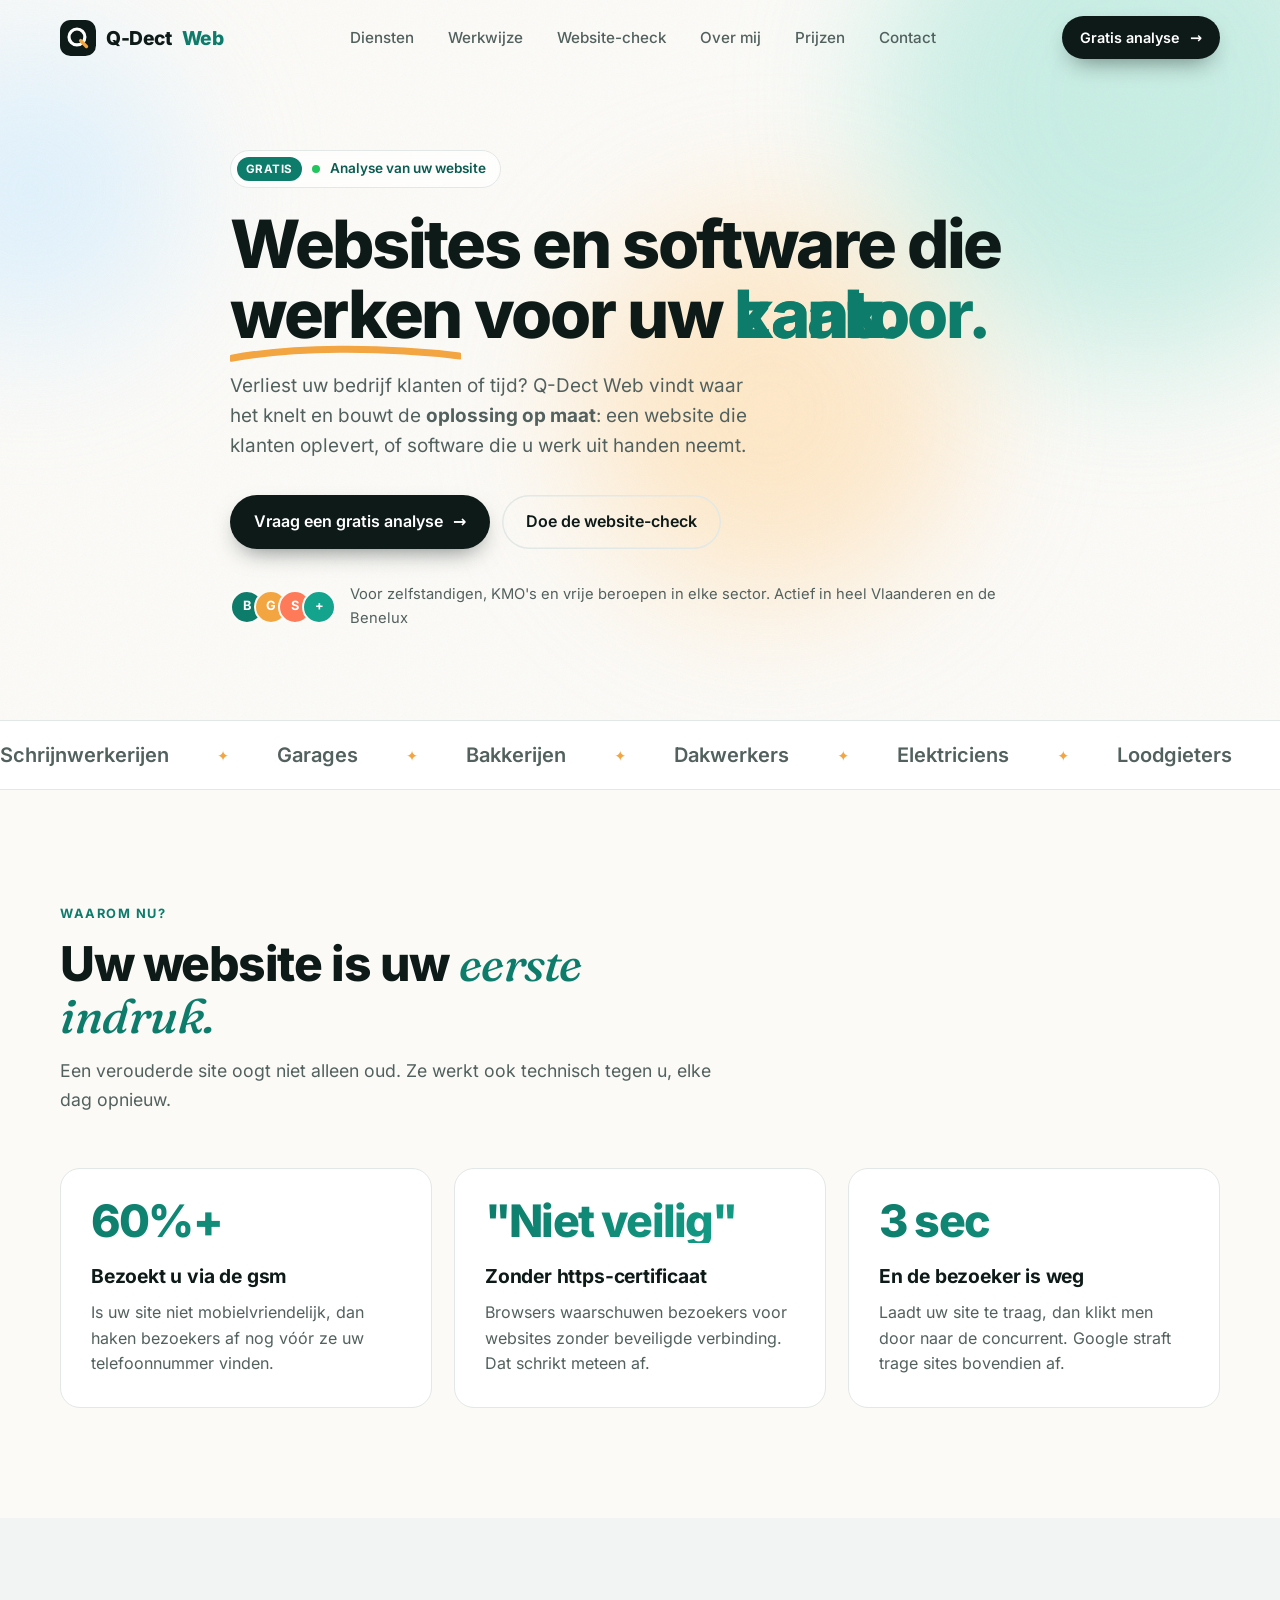
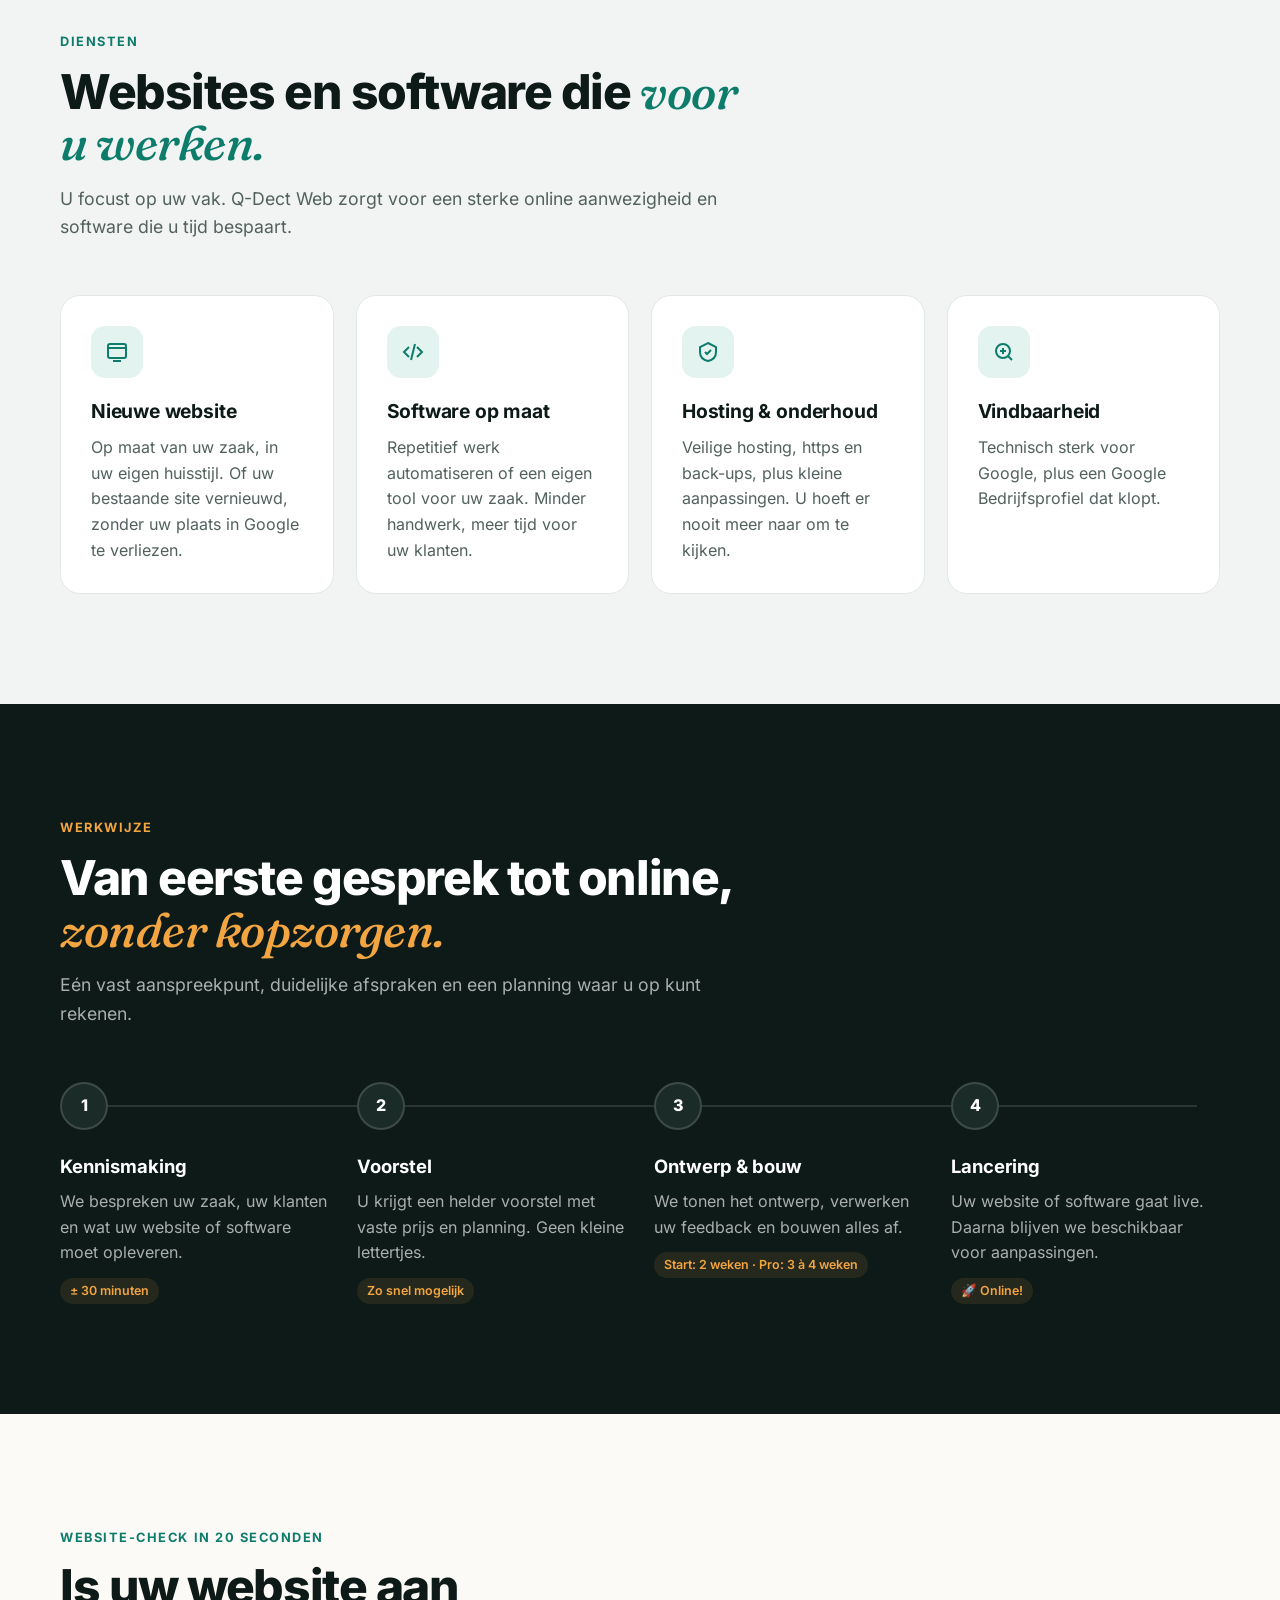
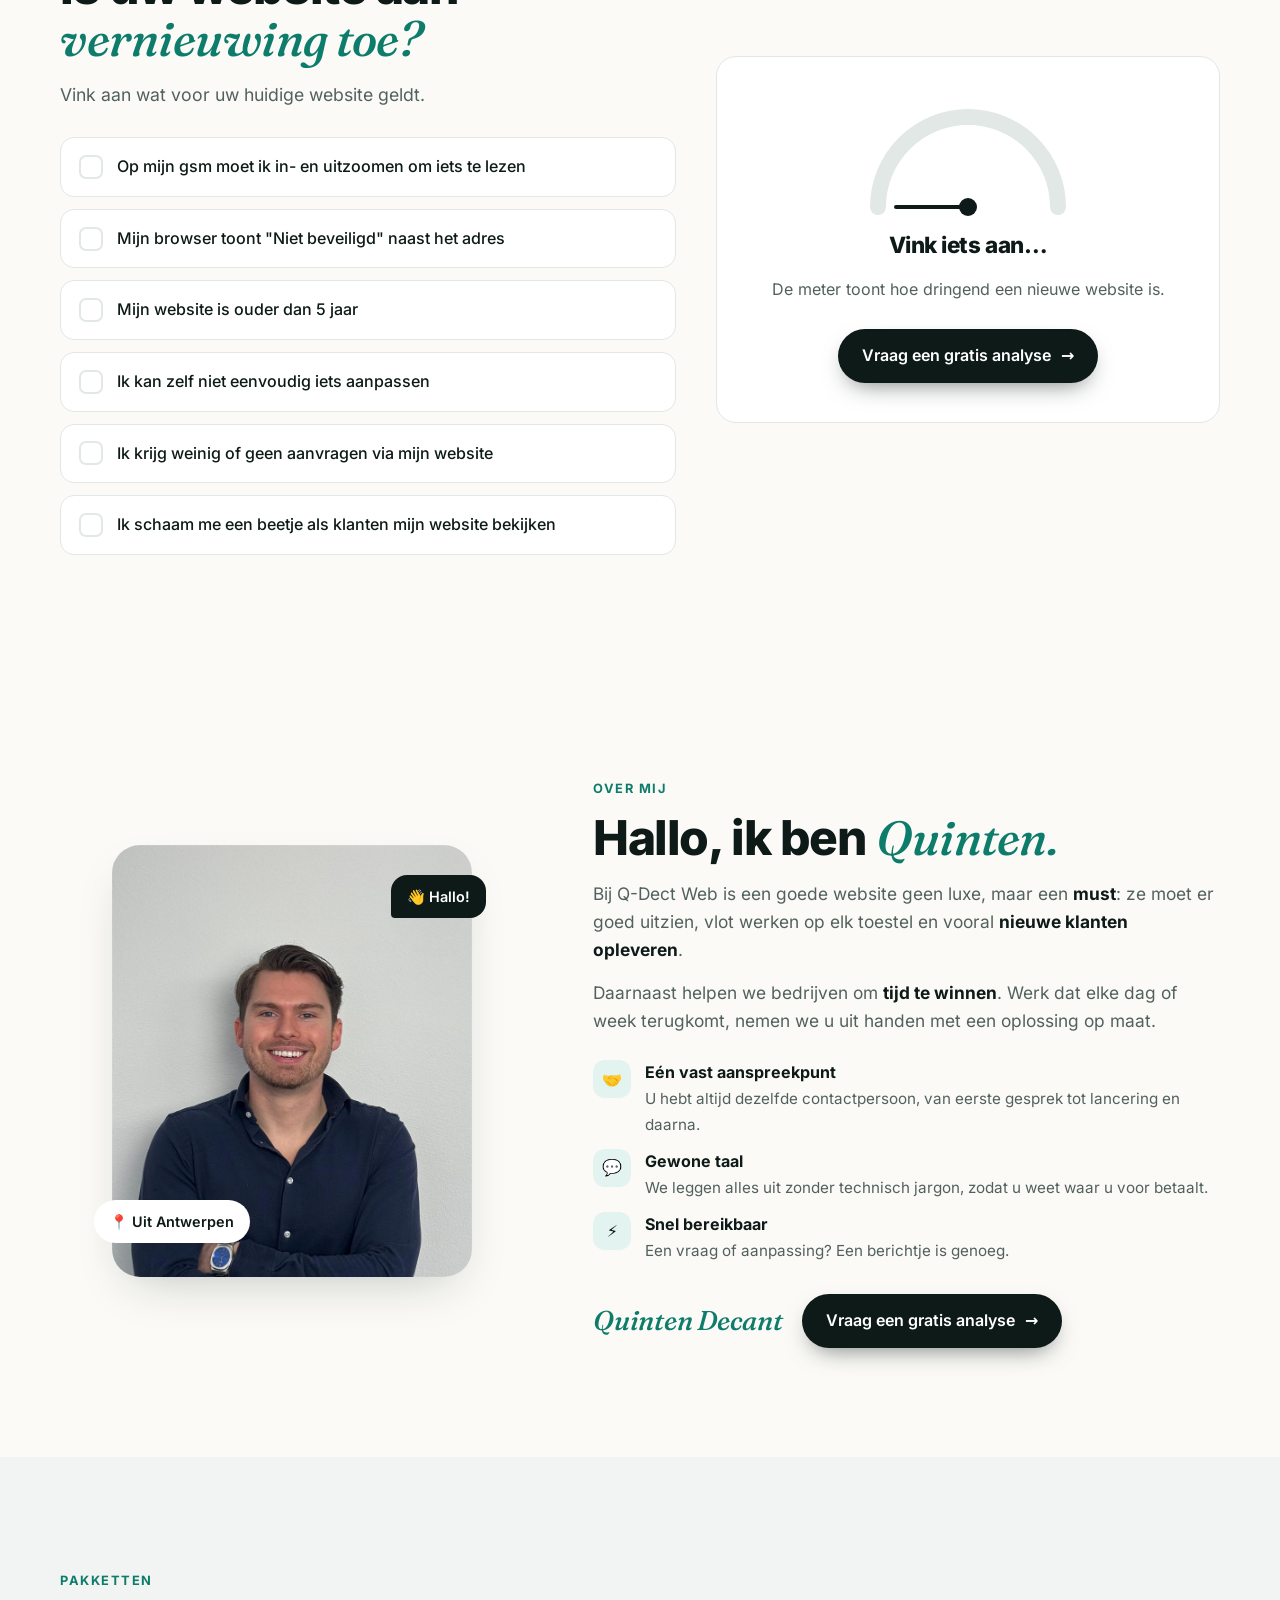
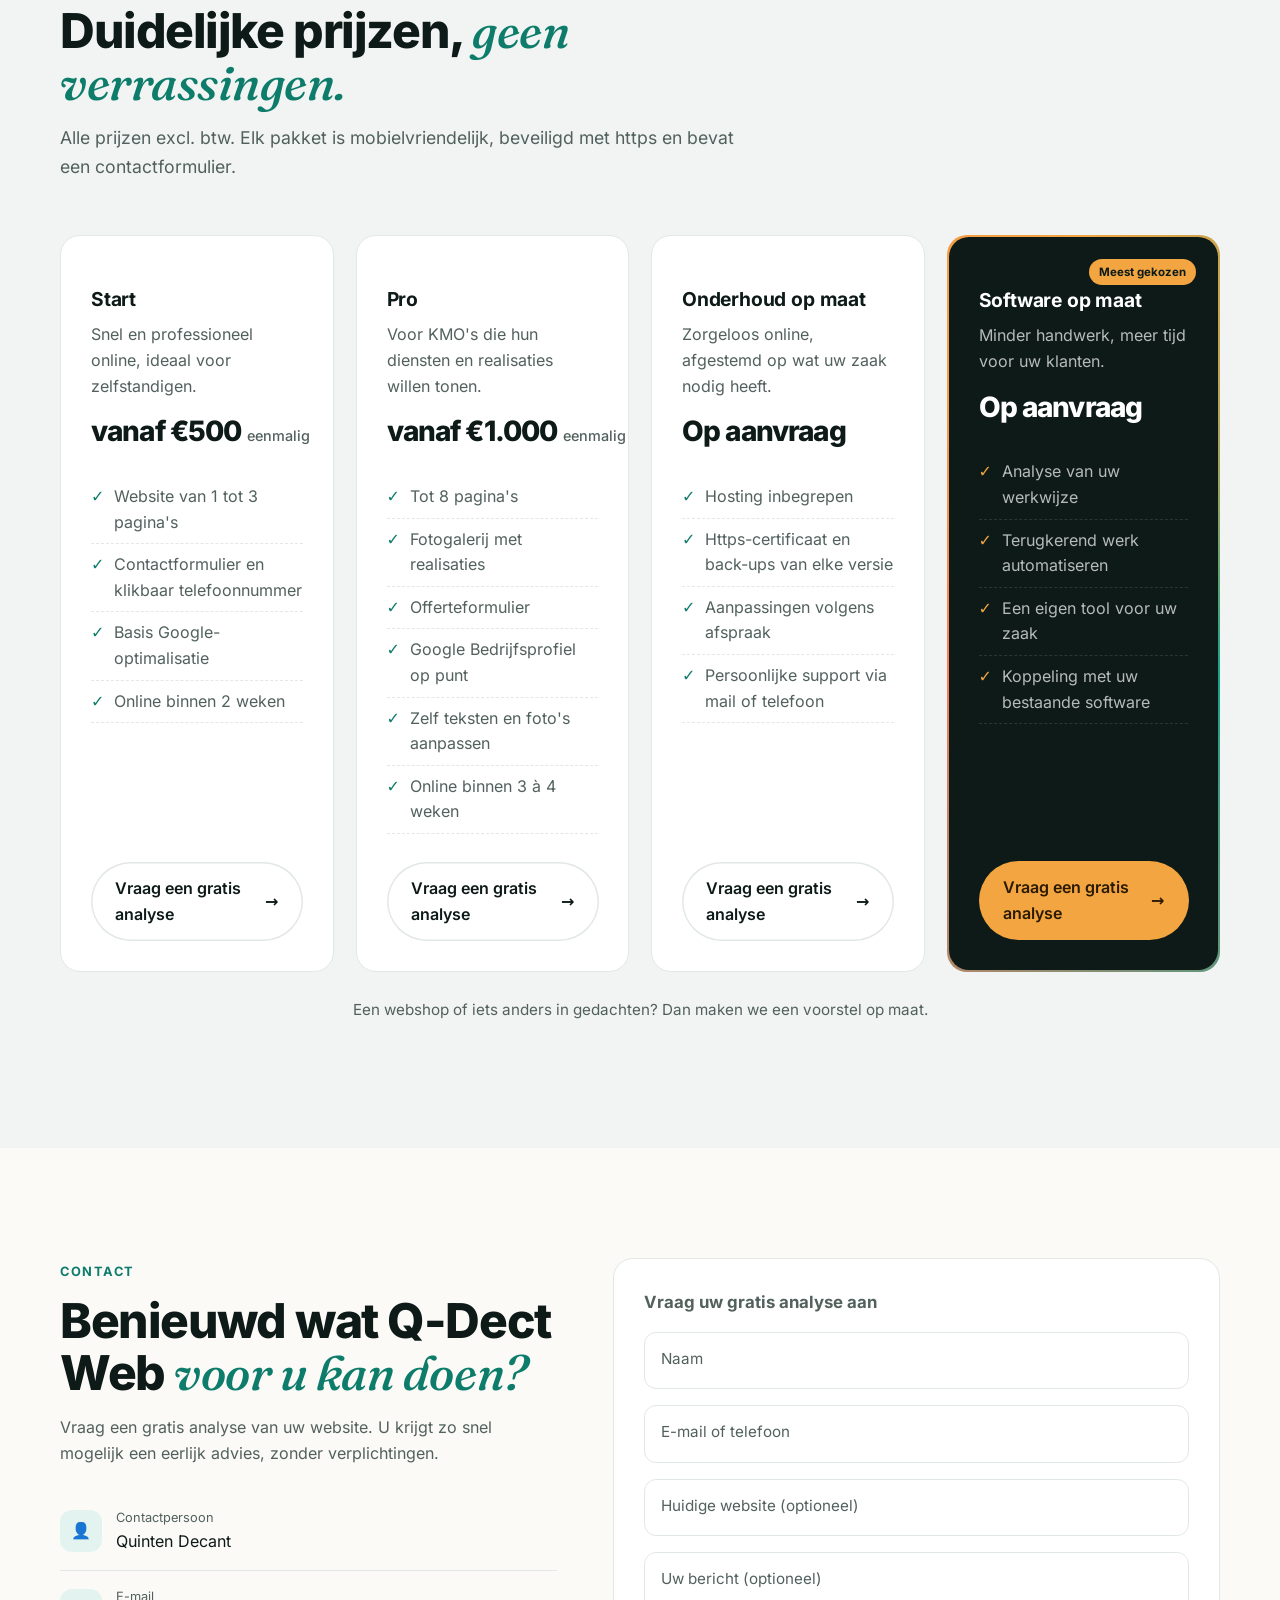
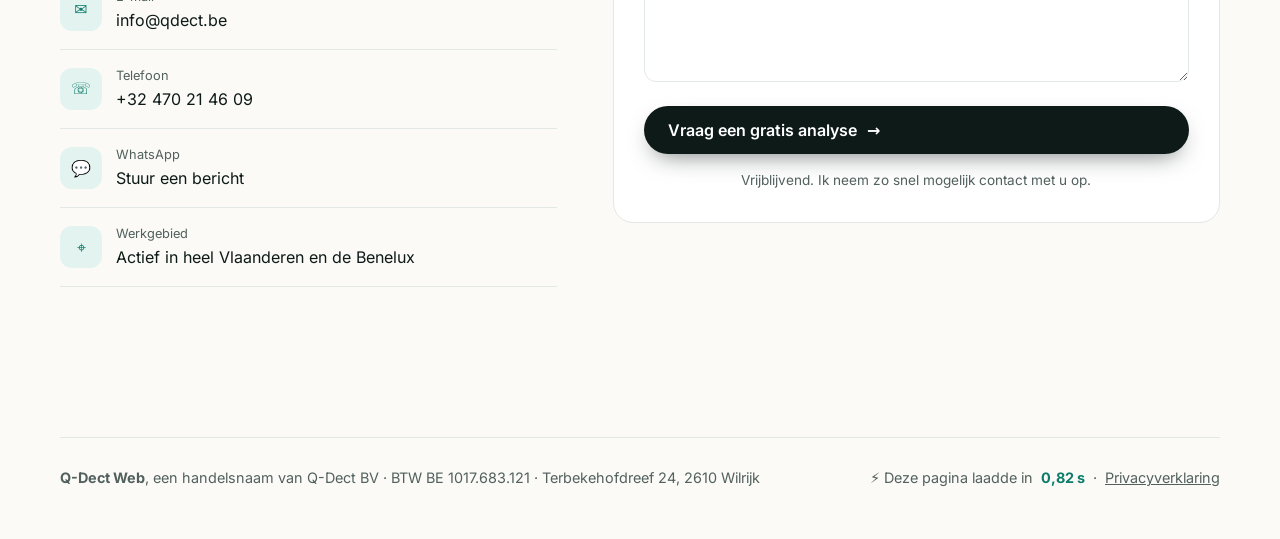
==== commit 38fedb91: "Reactietermijn: zo snel mogelijk in plaats van 2 werkdagen Co-Authored-By: Claude Opus 5.5 <noreply@" ====
--- a/index.html
+++ b/index.html
@@ -379,7 +379,7 @@
       <div class="timeline" id="timeline">
         <div class="fill"></div>
         <div class="step"><div class="dot">1</div><h3>Kennismaking</h3><p>We bespreken uw zaak, uw klanten en wat uw website of software moet opleveren.</p><span class="time">± 30 minuten</span></div>
-        <div class="step"><div class="dot">2</div><h3>Voorstel</h3><p>U krijgt een helder voorstel met vaste prijs en planning. Geen kleine lettertjes.</p><span class="time">Binnen 2 werkdagen</span></div>
+        <div class="step"><div class="dot">2</div><h3>Voorstel</h3><p>U krijgt een helder voorstel met vaste prijs en planning. Geen kleine lettertjes.</p><span class="time">Zo snel mogelijk</span></div>
         <div class="step"><div class="dot">3</div><h3>Ontwerp & bouw</h3><p>We tonen het ontwerp, verwerken uw feedback en bouwen alles af.</p><span class="time">Start: 2 weken · Pro: 3 à 4 weken</span></div>
         <div class="step"><div class="dot">4</div><h3>Lancering</h3><p>Uw website of software gaat live. Daarna blijven we beschikbaar voor aanpassingen.</p><span class="time">🚀 Online!</span></div>
       </div>
@@ -493,7 +493,7 @@
       <div class="contact-info reveal">
         <span class="kicker">Contact</span>
         <h2>Benieuwd wat Q-Dect Web <span class="serif">voor u kan doen?</span></h2>
-        <p style="color:var(--ink-soft);margin:0 0 26px">Vraag een gratis analyse van uw website. U krijgt binnen twee werkdagen een eerlijk advies, zonder verplichtingen.</p>
+        <p style="color:var(--ink-soft);margin:0 0 26px">Vraag een gratis analyse van uw website. U krijgt zo snel mogelijk een eerlijk advies, zonder verplichtingen.</p>
         <div class="contact-line"><span class="ci">👤</span><span><small>Contactpersoon</small>Quinten Decant</span></div>
         <a class="contact-line" href="mailto:info@qdect.be"><span class="ci">✉</span><span><small>E-mail</small>info@qdect.be</span></a>
         <a class="contact-line" href="tel:+32470214609"><span class="ci">☏</span><span><small>Telefoon</small>+32 470 21 46 09</span></a>
@@ -511,7 +511,7 @@
         <div class="field"><input id="f5" name="website" placeholder=" "><label for="f5">Huidige website (optioneel)</label></div>
         <div class="field"><textarea id="f6" name="bericht" placeholder=" "></textarea><label for="f6">Uw bericht (optioneel)</label></div>
         <button class="btn btn-primary magnetic" type="submit">Vraag een gratis analyse <span class="arrow">→</span></button>
-        <p class="form-note">Vrijblijvend. Ik neem binnen 2 werkdagen contact met u op.</p>
+        <p class="form-note">Vrijblijvend. Ik neem zo snel mogelijk contact met u op.</p>
       </form>
     </div>
   </section>
@@ -620,7 +620,7 @@
       const data = await res.json().catch(() => ({}));
       if (!res.ok || String(data.success) !== 'true') throw new Error(data.message || res.status);
       form.reset();
-      showToast('Bedankt! Uw aanvraag is goed ontvangen. U hoort binnen twee werkdagen van mij.');
+      showToast('Bedankt! Uw aanvraag is goed ontvangen. U hoort zo snel mogelijk van mij.');
     } catch {
       // Lukt het versturen niet, open dan de mail-app van de bezoeker met alles al ingevuld
       const body = `Naam: ${form.naam.value}\nContact: ${form.contact.value}\nWebsite: ${form.website.value}\n\n${form.bericht.value}`;
